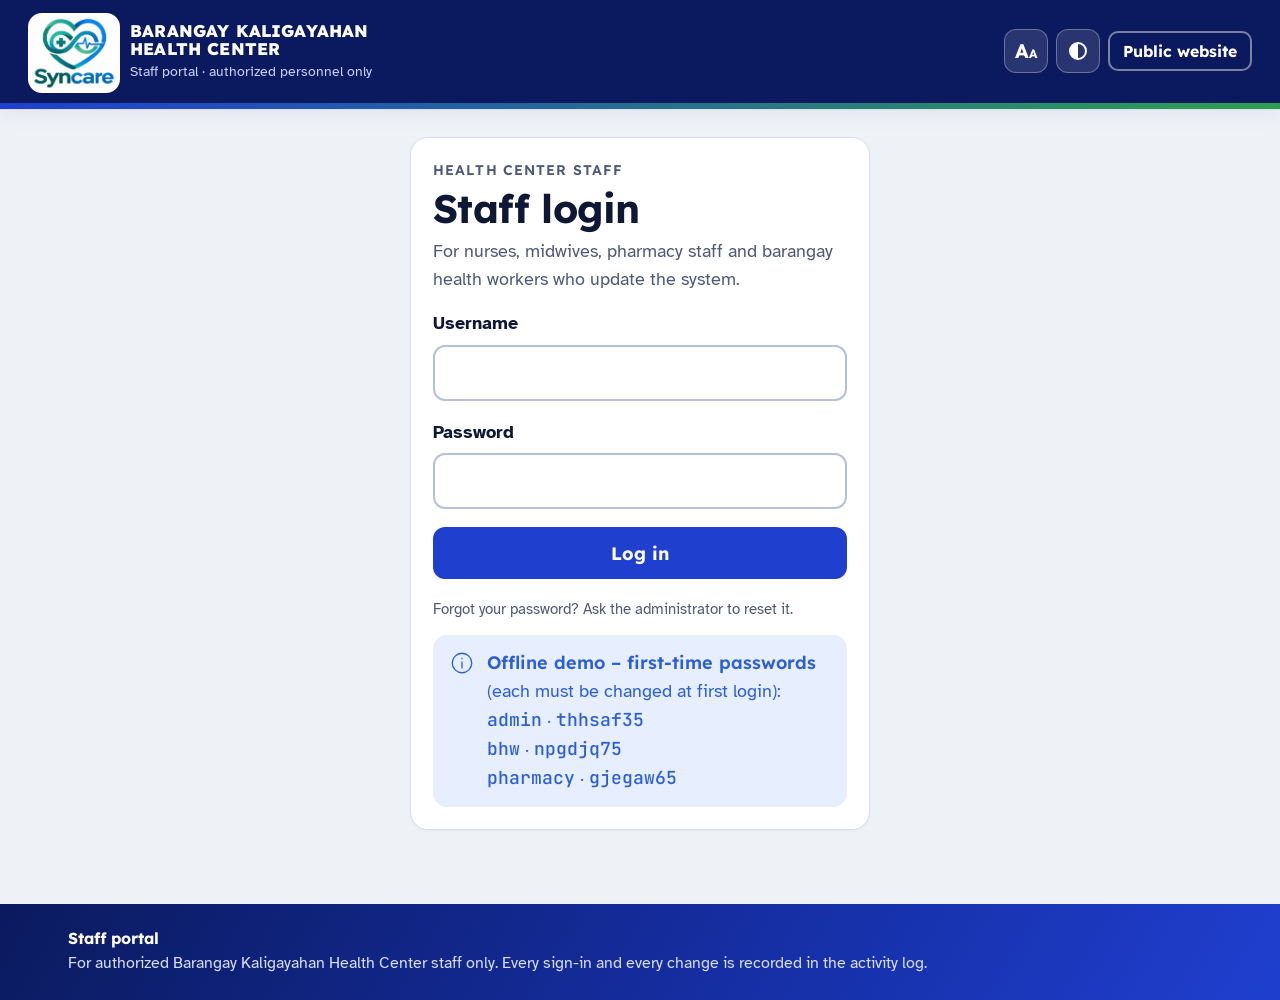
==== Kaligayahan Health Center - Staff portal.html @ 8cdfea68 "Barangay Kaligayahan Health Center availability tracking system Public website and hidden staff port" ====
<!doctype html>
<html lang="en">
<head>
<meta charset="utf-8">
<meta name="viewport" content="width=device-width,initial-scale=1,viewport-fit=cover">
<meta name="robots" content="noindex, nofollow, noarchive, nosnippet">
<meta name="referrer" content="no-referrer">
<title>Staff portal · Kaligayahan Health Center</title>
<meta name="theme-color" content="#0B1A5E">
<link rel="icon" type="image/png" href="[data-uri]">
<style>
/* Self-hosted fonts (latin subset) so the site works offline.
   Lexend (headings), Atkinson Hyperlegible (text), JetBrains Mono (numbers). */
@font-face {
  font-family: 'Atkinson Hyperlegible';
  font-style: italic;
  font-weight: 400;
  font-display: swap;
  src: url([data-uri]) format('woff2');
  unicode-range: U+0000-00FF, U+0131, U+0152-0153, U+02BB-02BC, U+02C6, U+02DA, U+02DC, U+0304, U+0308, U+0329, U+2000-206F, U+20AC, U+2122, U+2191, U+2193, U+2212, U+2215, U+FEFF, U+FFFD;
}
@font-face {
  font-family: 'Atkinson Hyperlegible';
  font-style: normal;
  font-weight: 400;
  font-display: swap;
  src: url([data-uri]) format('woff2');
  unicode-range: U+0000-00FF, U+0131, U+0152-0153, U+02BB-02BC, U+02C6, U+02DA, U+02DC, U+0304, U+0308, U+0329, U+2000-206F, U+20AC, U+2122, U+2191, U+2193, U+2212, U+2215, U+FEFF, U+FFFD;
}
@font-face {
  font-family: 'Atkinson Hyperlegible';
  font-style: normal;
  font-weight: 700;
  font-display: swap;
  src: url([data-uri]) format('woff2');
  unicode-range: U+0000-00FF, U+0131, U+0152-0153, U+02BB-02BC, U+02C6, U+02DA, U+02DC, U+0304, U+0308, U+0329, U+2000-206F, U+20AC, U+2122, U+2191, U+2193, U+2212, U+2215, U+FEFF, U+FFFD;
}
@font-face {
  font-family: 'JetBrains Mono';
  font-style: normal;
  font-weight: 500;
  font-display: swap;
  src: url([data-uri]) format('woff2');
  unicode-range: U+0000-00FF, U+0131, U+0152-0153, U+02BB-02BC, U+02C6, U+02DA, U+02DC, U+0304, U+0308, U+0329, U+2000-206F, U+20AC, U+2122, U+2191, U+2193, U+2212, U+2215, U+FEFF, U+FFFD;
}
@font-face {
  font-family: 'JetBrains Mono';
  font-style: normal;
  font-weight: 700;
  font-display: swap;
  src: url([data-uri]) format('woff2');
  unicode-range: U+0000-00FF, U+0131, U+0152-0153, U+02BB-02BC, U+02C6, U+02DA, U+02DC, U+0304, U+0308, U+0329, U+2000-206F, U+20AC, U+2122, U+2191, U+2193, U+2212, U+2215, U+FEFF, U+FFFD;
}
@font-face {
  font-family: 'Lexend';
  font-style: normal;
  font-weight: 400;
  font-display: swap;
  src: url([data-uri]) format('woff2');
  unicode-range: U+0000-00FF, U+0131, U+0152-0153, U+02BB-02BC, U+02C6, U+02DA, U+02DC, U+0304, U+0308, U+0329, U+2000-206F, U+20AC, U+2122, U+2191, U+2193, U+2212, U+2215, U+FEFF, U+FFFD;
}
@font-face {
  font-family: 'Lexend';
  font-style: normal;
  font-weight: 500;
  font-display: swap;
  src: url([data-uri]) format('woff2');
  unicode-range: U+0000-00FF, U+0131, U+0152-0153, U+02BB-02BC, U+02C6, U+02DA, U+02DC, U+0304, U+0308, U+0329, U+2000-206F, U+20AC, U+2122, U+2191, U+2193, U+2212, U+2215, U+FEFF, U+FFFD;
}
@font-face {
  font-family: 'Lexend';
  font-style: normal;
  font-weight: 600;
  font-display: swap;
  src: url([data-uri]) format('woff2');
  unicode-range: U+0000-00FF, U+0131, U+0152-0153, U+02BB-02BC, U+02C6, U+02DA, U+02DC, U+0304, U+0308, U+0329, U+2000-206F, U+20AC, U+2122, U+2191, U+2193, U+2212, U+2215, U+FEFF, U+FFFD;
}
@font-face {
  font-family: 'Lexend';
  font-style: normal;
  font-weight: 700;
  font-display: swap;
  src: url([data-uri]) format('woff2');
  unicode-range: U+0000-00FF, U+0131, U+0152-0153, U+02BB-02BC, U+02C6, U+02DA, U+02DC, U+0304, U+0308, U+0329, U+2000-206F, U+20AC, U+2122, U+2191, U+2193, U+2212, U+2215, U+FEFF, U+FFFD;
}
@font-face {
  font-family: 'Lexend';
  font-style: normal;
  font-weight: 800;
  font-display: swap;
  src: url([data-uri]) format('woff2');
  unicode-range: U+0000-00FF, U+0131, U+0152-0153, U+02BB-02BC, U+02C6, U+02DA, U+02DC, U+0304, U+0308, U+0329, U+2000-206F, U+20AC, U+2122, U+2191, U+2193, U+2212, U+2215, U+FEFF, U+FFFD;
}

</style>
<style>
/* =========================================================
   Barangay Kaligayahan Health Center — styles
   Green health-center theme (heart-in-house logo), large readable
   type for seniors and sick patients.
   ========================================================= */
:root{
  color-scheme:light;
  --fs:18px;
  --bg:#EEF1F6; --surface:#FFFFFF; --surface-2:#F2F4F8; --ink:#0E1733; --ink-2:#27325A; --muted:#4F5A78;
  --line:#D8DEEA; --line-2:#B6C0D8;
  --brand:#1F3FCF; --brand-deep:#152DA0; --brand-ink:#0B1A5E; --brand-soft:#E4E9FF; --on-brand:#FFFFFF;
  --accent:#1E8A3C; --accent-soft:#E0F2E5; --grille:#2B2F38; --tile-line:rgba(255,255,255,.16);
  --ok:#11703F; --ok-soft:#DBF1E3; --warn:#8A5200; --warn-soft:#FCEBCB; --crit:#C62828; --crit-soft:#FDE4E2;
  --info:#2C5FD6; --info-soft:#E7EEFD; --prio:#5A3BA6; --prio-soft:#ECE6FA;
  --radius:18px; --radius-sm:12px;
  --shadow:0 1px 2px rgba(14,23,51,.05),0 10px 30px rgba(14,23,51,.08);
  --f-display:"Lexend",system-ui,-apple-system,"Segoe UI",sans-serif;
  --f-body:"Atkinson Hyperlegible","Segoe UI",system-ui,-apple-system,sans-serif;
  --f-mono:"JetBrains Mono",ui-monospace,Consolas,monospace;
}
html{font-size:var(--fs)}
html[data-size="lg"]{--fs:20.5px}
html[data-size="xl"]{--fs:23px}
html[data-contrast="high"]{
  --bg:#FFFFFF; --surface:#FFFFFF; --surface-2:#F1F1F1; --ink:#000; --ink-2:#000; --muted:#1C1C1C;
  --line:#000; --line-2:#000; --brand:#0019A8; --brand-deep:#00107A; --brand-ink:#000A55; --brand-soft:#E1E6FF;
  --accent:#005A2B; --ok:#005A2B; --warn:#6B3D00; --crit:#9A0000; --info:#0038B8; --prio:#3E1F85; --shadow:none;
}
*{box-sizing:border-box}
body{margin:0;background:var(--bg);color:var(--ink);font-family:var(--f-body);font-size:1rem;line-height:1.55;-webkit-font-smoothing:antialiased;overflow-x:clip}
h1,h2,h3,h4{font-family:var(--f-display);line-height:1.18;margin:0;letter-spacing:-.015em;text-wrap:balance;color:var(--ink)}
h1{font-size:clamp(1.6rem,3.6vw,2.2rem);font-weight:700}
h2{font-size:1.35rem;font-weight:600}
h3{font-size:1.1rem;font-weight:600}
p{margin:0}
a{color:var(--brand-deep);text-underline-offset:3px}
button,input,select,textarea{font:inherit;color:inherit}
:focus-visible{outline:4px solid #FFB800;outline-offset:2px;border-radius:8px}
img{max-width:100%}
.skip{position:absolute;left:-999px;top:0;background:var(--ink);color:#fff;padding:10px 16px;z-index:100;border-radius:0 0 8px 0}
.skip:focus{left:0}
.wrap{max-width:1200px;margin:0 auto;padding-inline:16px}
@media (min-width:760px){.wrap{padding-inline:28px}}
.mono{font-family:var(--f-mono);font-variant-numeric:tabular-nums}
.num{font-variant-numeric:tabular-nums}
.muted{color:var(--muted)}
.small{font-size:.86rem}
.tl{display:block;font-size:.84em;color:var(--muted);font-style:italic;font-weight:400}
h1 .tl{font-size:.55em;margin-top:6px;letter-spacing:0}
h2 .tl{font-size:.66em;margin-top:2px;letter-spacing:0}
.eyebrow{font-family:var(--f-display);font-size:.78rem;font-weight:600;letter-spacing:.08em;text-transform:uppercase;color:var(--muted)}
.hide{display:none!important}
.sr{position:absolute;width:1px;height:1px;overflow:hidden;clip:rect(0 0 0 0);white-space:nowrap}

/* ---------- header ---------- */
.site-header{background:var(--surface);position:sticky;top:0;z-index:30;box-shadow:0 1px 0 var(--line),0 6px 20px rgba(14,23,51,.05)}
.hdr{display:flex;align-items:center;gap:10px;min-height:84px;padding-block:10px;max-width:1440px}
@media (max-width:1560px){.emg-lbl{display:none}.emg-btn{padding:6px}}
.brand{display:flex;align-items:center;gap:12px;text-decoration:none;color:var(--brand-ink);margin-right:auto;min-width:0;flex:none}
.logo{width:58px;height:58px;flex:none}
.brand b{font-family:var(--f-display);font-weight:800;font-size:1.02rem;display:block;line-height:1.1;text-transform:uppercase;letter-spacing:.01em;color:var(--brand-ink)}
.brand span{font-size:.84rem;color:var(--muted);display:block;line-height:1.3;margin-top:3px}
.mainnav{display:flex;align-items:center;gap:2px}
.nav-link{position:relative;display:inline-flex;align-items:center;gap:6px;color:var(--ink-2);text-decoration:none;font-weight:700;font-size:.92rem;padding:10px 8px;border-radius:10px;min-height:44px;white-space:nowrap}
.nav-link:hover{color:var(--brand-deep);background:var(--brand-soft)}
.nav-link[aria-current="page"]{color:var(--brand-ink)}
.nav-link[aria-current="page"]::after{content:"";position:absolute;left:10px;right:10px;bottom:4px;height:3px;border-radius:3px;background:var(--brand)}
.nav-link .pill{font-size:.72rem;padding:1px 8px}
.nav-extra{display:none}
.hdr-tools{display:flex;align-items:center;gap:8px;flex:none}
.icon-btn{width:44px;height:44px;display:grid;place-items:center;border:1.5px solid var(--line-2);background:var(--surface);border-radius:12px;cursor:pointer;color:var(--ink-2)}
.icon-btn:hover{border-color:var(--brand);color:var(--brand-deep)}
.icon-btn[aria-pressed="true"]{background:var(--ink);color:#fff;border-color:var(--ink)}
.aa{font-family:var(--f-display);font-size:1.1rem;font-weight:700;line-height:1}
.aa small{font-size:.68rem}
.ct{width:18px;height:18px;border-radius:50%;border:2px solid currentColor;background:linear-gradient(90deg,currentColor 50%,transparent 50%)}
.emg-btn{display:inline-flex;align-items:center;gap:8px;min-height:44px;padding:6px 12px 6px 6px;border-radius:999px;background:var(--crit-soft);color:var(--crit);font-weight:800;text-decoration:none;font-size:.9rem;border:1.5px solid #F4B9B3}
.emg-btn:hover{background:#FBD3CF}
.emg-dot{width:30px;height:30px;border-radius:50%;background:var(--crit);color:#fff;display:grid;place-items:center;font-family:var(--f-display);font-weight:800}
.staff-btn{min-height:46px!important;padding:10px 18px!important;font-size:.92rem!important}
.menu-btn{display:none;width:48px;height:48px;border:0;background:transparent;cursor:pointer;flex-direction:column;justify-content:center;align-items:center;gap:5px;border-radius:12px}
.menu-btn span{display:block;width:26px;height:3px;border-radius:3px;background:var(--brand-ink);transition:transform .2s,opacity .2s}
.menu-btn[aria-expanded="true"] span:nth-child(1){transform:translateY(8px) rotate(45deg)}
.menu-btn[aria-expanded="true"] span:nth-child(2){opacity:0}
.menu-btn[aria-expanded="true"] span:nth-child(3){transform:translateY(-8px) rotate(-45deg)}
@media (max-width:1340px){
  .hdr{flex-wrap:wrap}
  .menu-btn{display:flex}
  .hdr-tools .staff-btn,.hdr-tools .icon-btn{display:none}
  .mainnav{display:none;order:5;width:100%;flex-direction:column;align-items:stretch;gap:2px;padding:6px 0 10px;border-top:1px solid var(--line)}
  .mainnav.open{display:flex}
  .nav-link{font-size:1.05rem;padding:14px 12px;min-height:54px}
  .nav-link[aria-current="page"]{background:var(--brand-soft)}
  .nav-link[aria-current="page"]::after{left:0;right:auto;top:10px;bottom:10px;width:4px;height:auto}
  .nav-extra{display:flex;gap:8px;flex-wrap:wrap;padding:10px 12px 0}
  .nav-extra .icon-btn{display:grid}
}
@media (max-width:520px){
  .hdr{min-height:72px;gap:6px;flex-wrap:wrap}
  .brand{flex:1 1 0;gap:8px}
  .logo{width:42px;height:42px}
  .brand b{font-size:.8rem}
  .brand span{font-size:.72rem}
  .hdr-tools{gap:4px}
  .menu-btn{width:44px;height:44px}
  .emg-btn{min-height:40px}
  .emg-dot{width:28px;height:28px}
  .emg-lbl{display:none}
  .emg-btn{padding:6px}
}

/* ---------- breadcrumbs & page heads ---------- */
main{padding-block:0 64px;outline:none}
.page{padding-top:18px}
.crumbs{display:flex;gap:8px;align-items:center;font-size:.88rem;color:var(--muted);margin-bottom:14px;flex-wrap:wrap}
.crumbs a{color:var(--muted);text-decoration:none;font-weight:700}
.crumbs a:hover{color:var(--brand-deep);text-decoration:underline}
.crumbs span[aria-current]{color:var(--brand-deep);font-weight:700}
.crumbs .sep{opacity:.6}
.page-head{display:flex;align-items:flex-end;justify-content:space-between;gap:12px;flex-wrap:wrap;margin-bottom:20px}
.page-head p{color:var(--ink-2);max-width:64ch;margin-top:8px}
.back{display:inline-flex;align-items:center;gap:8px;font-weight:700;color:var(--brand-deep);background:var(--surface);border:1.5px solid var(--line-2);border-radius:12px;padding:8px 14px;cursor:pointer;margin-bottom:16px;min-height:44px;text-decoration:none}
.link-btn{background:none;border:0;padding:0;color:var(--brand-deep);font-weight:700;text-decoration:underline;text-underline-offset:3px;cursor:pointer}
.arrow-link{display:inline-flex;align-items:center;gap:6px;color:var(--brand);font-weight:700;text-decoration:none}
.arrow-link:hover{text-decoration:underline}
.stack{display:flex;flex-direction:column;gap:18px}
.grid-2{display:grid;gap:18px;grid-template-columns:repeat(auto-fit,minmax(min(100%,340px),1fr))}
.card{background:var(--surface);border:1px solid var(--line);border-radius:var(--radius);padding:22px;box-shadow:0 1px 2px rgba(14,23,51,.04)}
.card-head{display:flex;justify-content:space-between;align-items:center;gap:10px;margin-bottom:14px;flex-wrap:wrap}
.section{margin-bottom:34px}
.section-title{display:flex;align-items:flex-end;justify-content:space-between;gap:10px;flex-wrap:wrap;margin-bottom:14px}
.subtabs{display:flex;gap:6px;background:var(--surface);border:1px solid var(--line);border-radius:14px;padding:5px;margin-bottom:20px;overflow-x:auto}
.subtabs a{flex:1 0 auto;text-align:center;text-decoration:none;font-weight:700;color:var(--ink-2);padding:10px 16px;border-radius:10px;min-height:46px;display:flex;align-items:center;justify-content:center;gap:8px}
.subtabs a svg{width:22px;height:22px}
.subtabs a[aria-current="page"]{background:var(--brand);color:#fff}
.subtabs a:not([aria-current]):hover{background:var(--brand-soft)}

/* ---------- pills ---------- */
.pill{display:inline-flex;align-items:center;gap:7px;border-radius:999px;padding:3px 12px;font-size:.84rem;font-weight:700;white-space:nowrap;line-height:1.5}
.pill::before{content:"";width:9px;height:9px;border-radius:50%;background:currentColor;flex:none}
.pill.plain::before{display:none}
.pill.lg{font-size:1rem;padding:6px 16px}
.pill.solid-ok{background:var(--ok);color:#fff}
.pill.solid-crit{background:var(--crit);color:#fff}
.pill.solid-warn{background:#C77800;color:#fff}
.ok{color:var(--ok);background:var(--ok-soft)}
.warn{color:var(--warn);background:var(--warn-soft)}
.crit{color:var(--crit);background:var(--crit-soft)}
.info{color:var(--info);background:var(--info-soft)}
.prio{color:var(--prio);background:var(--prio-soft)}
.neutral{color:var(--muted);background:var(--surface-2)}
html[data-contrast="high"] .pill{outline:1.5px solid currentColor}

/* ---------- hero ----------
   Full-width building photo behind the headline, blue fade for readable text,
   address at the lower right, curved bottom edge, search bar overlapping it. */
.hero{position:relative;color:#fff;background:var(--brand-ink);isolation:isolate;overflow:hidden;padding:64px 0 130px;min-height:560px}
.hero-img{position:absolute;inset:0;width:100%;height:100%;object-fit:cover;object-position:50% 38%;z-index:-2}
.hero::before{content:"";position:absolute;inset:0;z-index:-1;
  background:linear-gradient(90deg,rgba(9,20,78,.9) 0%,rgba(18,40,150,.78) 35%,rgba(22,48,170,.5) 65%,rgba(22,48,170,.28) 100%)}
.hero-inner{position:relative;z-index:1}
.hero h1{color:#fff;font-size:clamp(2.2rem,5vw,4rem);font-weight:800;line-height:1.02;max-width:12ch;letter-spacing:-.02em;text-shadow:0 2px 18px rgba(0,0,0,.25)}
.hero .tl{color:#D3DCFF}
.hero-sub{font-size:1.18rem;max-width:36ch;margin-top:18px;color:#EEF1FF;text-shadow:0 1px 8px rgba(0,0,0,.25)}
.hero .btn-row{margin-top:26px}
.hero-addr{position:absolute;right:max(28px,calc((100% - 1200px)/2 + 28px));bottom:130px;z-index:1;display:flex;gap:10px;align-items:flex-start;max-width:320px;font-size:.92rem;font-weight:700;text-shadow:0 1px 6px rgba(0,0,0,.7)}
.hero-addr svg{width:24px;height:24px;flex:none}
.hero-wave{position:absolute;left:0;right:0;bottom:-1px;width:100%;height:90px;z-index:0;display:block}
.hero-search{position:relative;z-index:2;margin-top:-72px}
/* medium screens and phones: address goes under the buttons so it never overlaps them */
@media (max-width:1100px){.hero-addr{position:relative;right:auto;bottom:auto;margin:22px 28px 0;max-width:none}}
@media (max-width:760px){
  .hero{padding:36px 0 120px;min-height:0}
  .hero::before{background:linear-gradient(180deg,rgba(9,20,78,.82) 0%,rgba(18,40,150,.62) 55%,rgba(18,40,150,.45) 100%)}
  .hero-img{object-position:40% 30%}
  .hero-addr{margin-inline:16px}
}
.searchbar{display:flex;align-items:center;gap:10px;background:var(--surface);border-radius:14px;box-shadow:0 12px 34px rgba(14,23,51,.18);padding:8px 8px 8px 18px;max-width:700px;border:1px solid var(--line)}
.searchbar svg{width:26px;height:26px;color:var(--ink-2);flex:none}
.searchbar input{flex:1;border:0;outline:none;min-height:52px;background:transparent;font-size:1.05rem;min-width:0;box-shadow:none!important;padding:0}
.searchbar .btn{min-height:52px;padding:10px 28px}
.searchbar:focus-within{box-shadow:0 0 0 4px var(--brand-soft),0 12px 34px rgba(14,23,51,.18)}
@media (max-width:760px){
  .searchbar .btn{padding:10px 16px}
}

/* ---------- status cards ---------- */
.stat-row{display:grid;gap:18px;grid-template-columns:repeat(auto-fit,minmax(min(100%,300px),1fr));margin:26px 0 36px}
.stat{background:var(--surface);border-radius:var(--radius);padding:22px;display:flex;gap:18px;align-items:flex-start;box-shadow:var(--shadow);border:1px solid var(--line);position:relative}
.stat-ic{width:76px;height:76px;border-radius:20px;display:grid;place-items:center;flex:none}
.stat-ic svg{width:42px;height:42px}
.stat-ic.green{background:var(--brand-soft);color:var(--brand)}
.stat-ic.blue{background:var(--accent-soft);color:var(--accent)}
.stat-body{display:flex;flex-direction:column;gap:4px;min-width:0}
.stat-body .lbl{font-weight:700;color:var(--ink-2)}
.stat-big{font-family:var(--f-display);font-weight:700;font-size:1.3rem;line-height:1.2}
.stat-num{font-family:var(--f-display);font-weight:700;font-size:2.1rem;line-height:1.05;color:var(--ink)}
.stat-num.green{color:var(--brand)}
.stat .meta{font-size:.92rem;color:var(--muted)}
.svc-chips{display:flex;gap:6px;flex-wrap:wrap;margin-top:6px}
.svc-chips button{border:1.5px solid var(--line-2);background:var(--surface);border-radius:999px;padding:3px 11px;font-size:.8rem;font-weight:700;cursor:pointer;font-family:var(--f-mono);min-height:34px}
.svc-chips button[aria-pressed="true"]{background:var(--brand);border-color:var(--brand);color:#fff}

/* ---------- emergency banner (home) ---------- */
.emergency{display:flex;gap:16px;align-items:center;background:var(--crit-soft);border:2px solid #F2B3AD;border-radius:var(--radius);padding:18px 20px;margin-bottom:34px;color:var(--ink);flex-wrap:wrap}
.emergency .emg-dot{width:52px;height:52px;font-size:1.6rem}
.emergency h2{color:var(--crit);font-size:1.2rem;margin-bottom:2px}
.emergency > div{flex:1 1 280px}

/* ---------- now-serving board ---------- */
.board{display:grid;gap:14px;grid-template-columns:repeat(auto-fill,minmax(min(100%,220px),1fr))}
.bcard{background:var(--surface);border:1px solid var(--line);border-top:5px solid var(--brand);border-radius:var(--radius);padding:16px 18px;display:flex;flex-direction:column;gap:6px;box-shadow:0 1px 2px rgba(14,23,51,.04)}
.bcard .svc{font-family:var(--f-display);font-weight:600;font-size:1.02rem}
.bcard .svc small{display:block;font-weight:400;color:var(--muted);font-size:.8rem;font-family:var(--f-body);font-style:italic}
.bcard .lbl{font-size:.76rem;letter-spacing:.08em;text-transform:uppercase;color:var(--muted);font-family:var(--f-display);font-weight:600}
.bcard .big{font-family:var(--f-display);font-weight:700;font-size:2.2rem;line-height:1.05;color:var(--brand-ink)}
.bcard .big.idle{font-size:1.15rem;color:var(--muted)}
.bcard .meta{font-size:.9rem;color:var(--ink-2);border-top:1px solid var(--line);padding-top:8px;margin-top:4px}
.bcard.calling{border-top-color:#E09100}
.bcard.calling .lbl{color:var(--warn)}
.bcard.closed{border-top-color:var(--line-2);background:var(--surface-2)}

/* ---------- service tiles ---------- */
.tiles{display:grid;gap:14px;grid-template-columns:repeat(2,1fr)}
@media (min-width:820px){.tiles{grid-template-columns:repeat(3,1fr)}}
.tile{background:var(--surface);border:2px solid var(--line);border-radius:var(--radius);padding:24px 12px 20px;display:flex;flex-direction:column;align-items:center;text-align:center;gap:10px;cursor:pointer;color:var(--ink);text-decoration:none;position:relative;transition:border-color .15s,transform .15s,box-shadow .15s;min-height:176px}
.tile:hover{border-color:var(--brand);box-shadow:var(--shadow);transform:translateY(-2px)}
.tile .t-ic{width:70px;height:70px;border-radius:18px;background:var(--brand-soft);color:var(--brand);display:grid;place-items:center}
.tile .t-ic svg{width:40px;height:40px}
.tile b{font-family:var(--f-display);font-weight:600;color:var(--brand-ink);font-size:1.06rem;line-height:1.25}
.tile small{color:var(--muted);font-size:.9rem;line-height:1.3;font-style:italic}
.tile .pill{position:absolute;top:10px;right:10px}
@media (max-width:420px){.tile{padding:18px 8px 16px;min-height:160px}.tile .t-ic{width:58px;height:58px}.tile b{font-size:.96rem}}
@media (prefers-reduced-motion:reduce){.tile{transition:none}.tile:hover{transform:none}}

/* ---------- services page ---------- */
.svc-grid{display:grid;gap:18px;grid-template-columns:repeat(auto-fill,minmax(min(100%,340px),1fr))}
.svc-card{display:flex;flex-direction:column;gap:12px}
.svc-card .top{display:flex;gap:14px;align-items:flex-start}
.svc-card .t-ic{width:60px;height:60px;border-radius:16px;background:var(--brand-soft);color:var(--brand);display:grid;place-items:center;flex:none}
.svc-card .t-ic svg{width:34px;height:34px}
.svc-stats{display:grid;grid-template-columns:repeat(3,1fr);gap:8px}
.svc-stats div{background:var(--surface-2);border-radius:10px;padding:8px 10px}
.svc-stats b{display:block;font-family:var(--f-display);font-size:1.15rem}
.svc-stats span{font-size:.78rem;color:var(--muted)}

/* ---------- health tip ---------- */
.tip{background:var(--brand-soft);border:1px solid #C3CEF6;border-radius:var(--radius);padding:22px;display:flex;flex-direction:column;gap:10px}
html[data-contrast="high"] .tip{border-color:#000}
.tip .eyebrow{color:var(--brand-deep)}
.tip h3{font-size:1.2rem}
.tip p{color:var(--ink-2)}
.tip-nav{display:flex;gap:8px;align-items:center;margin-top:auto;flex-wrap:wrap}

/* ---------- buttons & forms ---------- */
.btn{display:inline-flex;align-items:center;justify-content:center;gap:9px;border-radius:12px;padding:12px 22px;font-weight:700;border:2px solid transparent;cursor:pointer;font-size:1rem;text-decoration:none;line-height:1.2;min-height:52px;font-family:var(--f-display)}
.btn svg{width:22px;height:22px;flex:none}
.btn.primary{background:var(--brand);color:#fff}
.btn.primary:hover{background:var(--brand-deep)}
.btn.white{background:#fff;color:var(--brand-deep)}
.btn.outline-white{background:transparent;color:#fff;border-color:rgba(255,255,255,.7)}
.btn.outline-white:hover{background:rgba(255,255,255,.12)}
.btn.ghost{background:var(--surface);border-color:var(--line-2);color:var(--ink)}
.btn.ghost:hover{border-color:var(--brand);color:var(--brand-deep)}
.btn.danger{background:var(--surface);border-color:var(--crit);color:var(--crit)}
.btn.danger:hover{background:var(--crit-soft)}
.btn.red{background:var(--crit);color:#fff}
.btn.red:hover{background:#A31F1F}
.btn.success{background:var(--ok);color:#fff}
.btn.warn-btn{background:var(--warn-soft);border-color:var(--warn);color:var(--warn)}
.btn.sm{padding:7px 13px;font-size:.88rem;border-radius:10px;min-height:40px}
.btn.lg{padding:16px 26px;font-size:1.1rem;min-height:60px}
.btn.block{width:100%}
.btn[disabled]{opacity:.45;cursor:not-allowed}
.btn-row{display:flex;gap:10px;flex-wrap:wrap;align-items:center}
.field{display:flex;flex-direction:column;gap:7px}
.field label,.field .lbl{font-weight:700;font-size:1rem}
.field label .tl,.field .lbl .tl{display:inline;margin-left:4px}
.field .hint{font-size:.88rem;color:var(--muted)}
input[type=text],input[type=number],input[type=tel],input[type=time],input[type=date],input[type=password],input[type=search],select,textarea{background:var(--surface);border:2px solid var(--line-2);border-radius:12px;padding:12px 14px;width:100%;min-width:0;min-height:54px;font-size:1rem}
textarea{min-height:110px}
input:focus,select:focus,textarea:focus{outline:none;border-color:var(--brand);box-shadow:0 0 0 4px var(--brand-soft)}
.select-ic{position:relative}
.select-ic svg{position:absolute;left:14px;top:50%;transform:translateY(-50%);width:26px;height:26px;color:var(--ink-2);pointer-events:none}
.select-ic select{padding-left:52px;font-weight:700;font-size:1.05rem;min-height:60px}
.form-grid{display:grid;gap:16px;grid-template-columns:repeat(auto-fit,minmax(min(100%,230px),1fr))}
.check{display:flex;align-items:flex-start;gap:12px;font-weight:700;cursor:pointer;line-height:1.35}
.check input{width:26px;height:26px;accent-color:var(--brand);flex:none;margin:0}
.err{color:var(--crit);font-weight:700;background:var(--crit-soft);border-radius:10px;padding:10px 14px}
.notice{border-radius:14px;padding:14px 16px;display:flex;gap:12px;align-items:flex-start}
.notice svg{width:26px;height:26px;flex:none;margin-top:1px}
.notice b{font-family:var(--f-display);font-weight:600}
.empty{padding:26px;text-align:center;color:var(--muted)}

/* ---------- online queue ---------- */
.queue-shell{max-width:640px;margin:0 auto}
.queue-shell.wide{max-width:900px}
.stepper{display:flex;align-items:flex-start;justify-content:center;margin:6px 0 26px;padding:0;list-style:none}
.stepper li{flex:1;display:flex;flex-direction:column;align-items:center;gap:6px;position:relative;font-size:.9rem;font-weight:700;color:var(--muted);text-align:center}
.stepper li::before{content:"";position:absolute;top:19px;left:calc(-50% + 26px);right:calc(50% + 26px);height:3px;background:var(--line-2);border-radius:3px}
.stepper li:first-child::before{display:none}
.stepper li.done::before,.stepper li.cur::before{background:var(--brand)}
.stepper i{font-style:normal;width:40px;height:40px;border-radius:50%;display:grid;place-items:center;background:var(--surface-2);border:2px solid var(--line-2);font-family:var(--f-display);color:var(--muted)}
.stepper li.cur,.stepper li.done{color:var(--brand-deep)}
.stepper li.cur i{background:var(--brand);border-color:var(--brand);color:#fff;box-shadow:0 0 0 5px var(--brand-soft)}
.stepper li.done i{background:var(--brand);border-color:var(--brand);color:#fff}
.qstatus{background:var(--brand-soft);border-radius:var(--radius);padding:18px;display:flex;flex-direction:column;gap:12px}
.qstatus.closed{background:var(--crit-soft)}
.qstatus h3{color:var(--brand-deep)}
.qstatus.closed h3{color:var(--crit)}
.q-open{display:flex;align-items:center;gap:10px;font-weight:700;font-size:1.05rem}
.q-open .dot{width:20px;height:20px;border-radius:50%;background:var(--ok);flex:none}
.q-open .dot.off{background:var(--crit)}
.q-nums{display:grid;grid-template-columns:1fr 1fr;background:rgba(255,255,255,.75);border-radius:14px}
.q-nums > div{padding:14px 16px}
.q-nums > div + div{border-left:1px solid var(--line)}
.q-nums span{font-size:.88rem;color:var(--ink-2)}
.q-nums b{display:block;font-family:var(--f-display);font-size:clamp(1.5rem,7vw,1.9rem);line-height:1.15;color:var(--ink);white-space:nowrap}
.q-nums b.sm{font-size:1.2rem;margin-top:8px}
.choice-grid{display:grid;gap:12px;grid-template-columns:repeat(auto-fit,minmax(min(100%,240px),1fr))}
.choice{background:var(--surface);border:2.5px solid var(--line-2);border-radius:var(--radius);padding:16px;text-align:left;cursor:pointer;display:flex;flex-direction:column;gap:6px;color:var(--ink);position:relative;min-height:110px}
.choice:hover:not(.disabled){border-color:var(--brand);box-shadow:var(--shadow)}
.choice[aria-pressed="true"]{border-color:var(--brand);background:var(--brand-soft)}
.choice[aria-pressed="true"]::after{content:"✓";position:absolute;top:12px;right:14px;width:28px;height:28px;border-radius:50%;background:var(--brand);color:#fff;display:grid;place-items:center;font-weight:800}
.choice.disabled{cursor:not-allowed;opacity:.62;background:var(--surface-2)}
.choice .ic{width:42px;height:42px;color:var(--brand)}
.choice b{font-family:var(--f-display);font-weight:600;font-size:1.12rem}
.summary-box{background:var(--surface-2);border-radius:14px;padding:14px 16px;display:grid;grid-template-columns:auto 1fr;gap:4px 16px}
.summary-box dt{color:var(--muted)}
.summary-box dd{margin:0;font-weight:700}

/* ---------- receipt ---------- */
.receipt{max-width:480px;margin:0 auto;background:var(--surface);border:1px solid var(--line);border-radius:20px;overflow:hidden;box-shadow:var(--shadow)}
.receipt-top{padding:16px 20px;display:flex;align-items:center;gap:12px;color:#fff;background:var(--brand)}
.receipt-top b{font-family:var(--f-display);font-weight:600;display:block}
.receipt-top span{font-size:.84rem;opacity:.9}
.receipt-body{padding:22px;display:flex;flex-direction:column;gap:16px}
.qnum{text-align:center;display:flex;flex-direction:column;align-items:center;gap:8px}
.qnum .big{font-family:var(--f-display);font-weight:800;font-size:clamp(3rem,13vw,4.3rem);letter-spacing:.01em;line-height:1;color:var(--brand-ink)}
.progress{display:flex;flex-direction:column;gap:6px}
.pbar{height:16px;background:var(--surface-2);border-radius:99px;overflow:hidden;border:1px solid var(--line)}
.pbar i{display:block;height:100%;background:var(--brand);border-radius:99px}
.rgrid{display:grid;grid-template-columns:1fr 1fr;gap:10px}
.rgrid div{background:var(--surface-2);border-radius:10px;padding:10px 12px}
.rgrid b{display:block;font-family:var(--f-display);font-size:1.3rem}
.rgrid span{font-size:.82rem;color:var(--muted)}
.msg{font-size:1.05rem;text-align:center;font-weight:700;border-radius:12px;padding:12px 14px}
.perf{border-top:2px dashed var(--line-2);margin:0 -22px;position:relative}
.perf::before,.perf::after{content:"";position:absolute;top:-12px;width:22px;height:22px;border-radius:50%;background:var(--bg)}
.perf::before{left:-11px}.perf::after{right:-11px}
.rlines{display:flex;flex-direction:column;gap:5px;font-size:.95rem}
.rlines div{display:flex;justify-content:space-between;gap:12px}
.rlines span{color:var(--muted)}
.rlines b{text-align:right}
.vcode{display:flex;align-items:center;gap:16px;justify-content:center;flex-wrap:wrap}
.vcode .code{font-family:var(--f-mono);font-weight:700;font-size:1.4rem;letter-spacing:.1em;background:var(--surface-2);padding:6px 14px;border-radius:10px}
.qrbox{width:112px;height:112px;background:#fff;padding:6px;border-radius:8px;border:1px solid var(--line)}
.qrbox img,.qrbox canvas{width:98px!important;height:98px!important}
.sms-list{display:flex;flex-direction:column;gap:10px}
.sms{background:var(--surface-2);border-radius:14px 14px 14px 4px;padding:10px 14px;max-width:92%;font-size:.95rem}
.sms time{display:block;font-size:.78rem;color:var(--muted);margin-top:4px;font-family:var(--f-mono)}

/* ---------- emergency page ---------- */
.emg-page{max-width:640px;margin:0 auto;background:#FFEFEE;border:1px solid #F6C7C2;border-radius:24px;padding:28px 24px;display:flex;flex-direction:column;gap:18px;text-align:center;align-items:center}
.emg-title{display:flex;align-items:center;gap:14px;justify-content:center}
.emg-title .emg-dot{width:60px;height:60px;font-size:2rem}
.emg-title h1{color:var(--crit);font-size:clamp(1.8rem,5vw,2.4rem);font-weight:800;letter-spacing:.01em}
.emg-art{width:100%;max-width:420px;height:auto}
.emg-lead{font-family:var(--f-display);font-weight:700;font-size:1.25rem;color:var(--ink)}
.emg-warn{background:#FAD4D0;color:var(--crit);font-family:var(--f-display);font-weight:800;letter-spacing:.02em;border-radius:12px;padding:12px 18px;width:100%;font-size:1.05rem}
.emg-page .btn{width:100%}
.emg-call{min-height:76px!important;font-size:1.2rem!important;flex-direction:row}
.emg-call small{display:block;font-size:1.25rem;font-family:var(--f-mono);letter-spacing:.02em}
.emg-call svg{width:34px!important;height:34px!important}
.emg-info{width:100%;text-align:left;background:#fff;border-radius:16px;padding:18px;border:1px solid #F6C7C2}
.emg-info li{margin-bottom:6px}

/* ---------- lists / tables ---------- */
.toolbar{display:flex;gap:10px;flex-wrap:wrap;align-items:center;margin-bottom:14px}
.search{flex:1 1 280px;display:flex;align-items:center;gap:10px;background:var(--surface);border:2px solid var(--line-2);border-radius:12px;padding:0 14px}
.search svg{width:22px;height:22px;color:var(--muted);flex:none}
.search input{border:0;background:transparent;padding:12px 0;width:100%;outline:none;box-shadow:none!important;min-height:52px}
.search:focus-within{border-color:var(--brand);box-shadow:0 0 0 4px var(--brand-soft)}
.chips{display:flex;gap:8px;flex-wrap:wrap}
.chip{border:2px solid var(--line-2);background:var(--surface);border-radius:999px;padding:8px 16px;font-size:.92rem;font-weight:700;cursor:pointer;color:var(--ink-2);min-height:44px}
.chip[aria-pressed="true"]{background:var(--brand);border-color:var(--brand);color:#fff}
.table-wrap{overflow-x:auto;border:1px solid var(--line);border-radius:var(--radius);background:var(--surface)}
table{border-collapse:collapse;width:100%;font-size:.95rem}
th{font-family:var(--f-display);font-weight:600;font-size:.76rem;letter-spacing:.07em;text-transform:uppercase;color:var(--muted);text-align:left;padding:12px 14px;border-bottom:1px solid var(--line);background:var(--surface-2);white-space:nowrap}
td{padding:12px 14px;border-bottom:1px solid var(--line);vertical-align:middle}
tr:last-child td{border-bottom:0}
td .sub{display:block;font-size:.84rem;color:var(--muted)}
.med-list{display:flex;flex-direction:column;border:1px solid var(--line);border-radius:var(--radius);background:var(--surface);overflow:hidden}
.med-letter{background:var(--brand-soft);color:var(--brand-deep);font-family:var(--f-display);font-weight:700;padding:6px 18px}
.med{display:flex;align-items:center;justify-content:space-between;gap:12px;padding:14px 18px;border-top:1px solid var(--line);flex-wrap:wrap}
.med-letter + .med{border-top:0}
.med b{font-size:1.08rem;display:block}
.med .use{font-size:.9rem;color:var(--muted)}
.doc-grid{display:grid;gap:16px;grid-template-columns:repeat(auto-fill,minmax(min(100%,320px),1fr))}
.doc{display:flex;gap:16px;align-items:flex-start}
.avatar{width:60px;height:60px;border-radius:50%;background:var(--accent-soft);color:var(--accent);display:grid;place-items:center;font-family:var(--f-display);font-weight:700;font-size:1.2rem;flex:none}
.doc .meta{display:flex;flex-direction:column;gap:8px;min-width:0}
.days{display:flex;gap:5px;flex-wrap:wrap}
.days span{font-family:var(--f-mono);font-size:.8rem;padding:3px 8px;border-radius:6px;background:var(--surface-2);color:var(--muted)}
.days span.on{background:var(--brand-soft);color:var(--brand-deep);font-weight:700}
.days span.today{outline:2px solid var(--brand)}
.ann{display:flex;gap:16px;align-items:flex-start}
.ann-date{flex:none;width:62px;text-align:center;border:1px solid var(--line);border-radius:10px;overflow:hidden;background:var(--surface)}
.ann-date span{display:block;background:var(--brand);color:#fff;font-size:.74rem;font-weight:700;letter-spacing:.08em;padding:3px 0;font-family:var(--f-display)}
.ann-date b{display:block;font-family:var(--f-display);font-size:1.45rem;padding:4px 0}
.ann h3{margin:6px 0}
.ann p{color:var(--ink-2);max-width:70ch}
.list{display:flex;flex-direction:column}
.list > *{padding-block:16px;border-top:1px solid var(--line)}
.list > *:first-child{border-top:0;padding-top:0}
.list > *:last-child{padding-bottom:0}
.row-between{display:flex;justify-content:space-between;gap:12px;align-items:center;flex-wrap:wrap}
.result-box{background:var(--brand-soft);border-radius:14px;padding:16px 18px;display:flex;flex-direction:column;gap:6px}
.result-box .big{font-family:var(--f-display);font-weight:700;font-size:1.6rem;color:var(--brand-ink)}
.contact-grid{display:grid;gap:18px;grid-template-columns:repeat(auto-fit,minmax(min(100%,280px),1fr))}
.contact-item{display:flex;gap:14px;align-items:flex-start}
.contact-item .stat-ic{width:58px;height:58px;border-radius:16px}
.contact-item .stat-ic svg{width:30px;height:30px}
.search-group{margin-bottom:22px}
.search-hit{display:flex;justify-content:space-between;gap:12px;align-items:center;flex-wrap:wrap;padding:14px 0;border-top:1px solid var(--line);text-decoration:none;color:var(--ink)}
.search-hit:first-of-type{border-top:0}

/* ---------- admin ---------- */
.admin-shell{display:grid;gap:22px;grid-template-columns:1fr}
@media (min-width:980px){.admin-shell{grid-template-columns:240px 1fr}}
.side{display:flex;gap:6px;overflow-x:auto;padding-bottom:4px}
@media (min-width:980px){.side{flex-direction:column;position:sticky;top:110px;align-self:start;overflow:visible}}
.side button{display:flex;align-items:center;gap:10px;background:transparent;border:0;border-radius:10px;padding:10px 12px;cursor:pointer;font-weight:700;color:var(--ink-2);white-space:nowrap;text-align:left;min-height:44px}
.side button svg{width:20px;height:20px;flex:none}
.side button:hover{background:var(--surface)}
.side button[aria-current="page"]{background:var(--brand);color:#fff}
.badge-n{background:var(--crit);color:#fff;border-radius:99px;font-size:.74rem;padding:0 8px;margin-left:auto;font-family:var(--f-mono)}
.kpis{display:grid;gap:12px;grid-template-columns:repeat(auto-fit,minmax(min(100%,160px),1fr));margin-bottom:20px}
.kpi{background:var(--surface);border:1px solid var(--line);border-radius:var(--radius);padding:14px 16px;display:flex;flex-direction:column;gap:2px}
.kpi b{font-family:var(--f-display);font-size:1.85rem;font-weight:600;font-variant-numeric:tabular-nums;line-height:1.15}
.kpi span{font-size:.86rem;color:var(--muted)}
.kpi.alert b{color:var(--crit)}
@media (min-width:640px){.kpis.kpis-3{grid-template-columns:repeat(3,1fr)}}
.qcards{display:grid;gap:14px;grid-template-columns:repeat(auto-fit,minmax(min(100%,230px),1fr))}
.qcard{background:var(--surface);border:1px solid var(--line);border-radius:var(--radius);padding:16px;display:flex;flex-direction:column;gap:10px}
.qcard .now{font-family:var(--f-mono);font-size:2rem;font-weight:700;color:var(--brand-ink);line-height:1}
.qcard .now.idle{color:var(--muted);font-size:1.1rem}
.desk{display:grid;gap:18px;grid-template-columns:repeat(auto-fit,minmax(min(100%,320px),1fr));margin-bottom:18px}
.desk-now{border:2px solid var(--brand);border-radius:var(--radius);background:var(--surface);padding:18px;display:flex;flex-direction:column;gap:12px}
.desk-now.called{border-color:#E09100;background:#FFFBF2}
.desk-now .num{font-family:var(--f-mono);font-size:2.8rem;font-weight:700;color:var(--brand-ink);line-height:1}
.timer{font-family:var(--f-mono);font-weight:700;font-variant-numeric:tabular-nums}
.timer.over{color:var(--crit)}
.chart svg{width:100%;height:auto;display:block}
.chart text{fill:var(--muted);font-family:var(--f-body);font-size:13px}
.report{font-family:var(--f-mono);font-size:.9rem;background:var(--surface-2);border-radius:12px;padding:16px;white-space:pre-wrap;line-height:1.7;overflow-x:auto;margin:0}
.login{max-width:460px;margin:10px auto}
.inline-num{width:96px!important}

/* ---------- toast & modal ---------- */
.toast{position:fixed;left:50%;bottom:calc(22px + env(safe-area-inset-bottom,0px));transform:translateX(-50%);background:var(--ink);color:#fff;padding:14px 22px;border-radius:14px;font-weight:700;z-index:60;box-shadow:var(--shadow);max-width:calc(100% - 32px);font-size:1rem;text-align:center}
.modal-bg{position:fixed;inset:0;background:rgba(10,18,60,.55);display:grid;place-items:center;padding:16px;z-index:50}
.modal{background:var(--surface);border-radius:18px;max-width:620px;width:100%;max-height:92vh;overflow:auto;padding:24px;border:1px solid var(--line)}
.modal h2{margin-bottom:14px}
.slip{text-align:center;border:2px dashed var(--line-2);border-radius:14px;padding:18px;display:flex;flex-direction:column;gap:6px;align-items:center}
.slip .big{font-family:var(--f-display);font-weight:800;font-size:3.4rem;color:var(--brand-ink);line-height:1}

/* ---------- footer ---------- */
.foot{background:var(--brand-ink);color:#D9E0FF;padding-block:30px 36px;font-size:.92rem}
.foot .wrap{display:grid;gap:18px;grid-template-columns:repeat(auto-fit,minmax(220px,1fr))}
.foot a{color:#fff}
.foot b{font-family:var(--f-display);color:#fff}

/* ---------- print ---------- */
@media print{
  .site-header,.foot,.no-print,.side,.toolbar,#toastRoot,.crumbs,.stepper{display:none!important}
  body{background:#fff}
  main{padding:0}
  .card,.kpi,.table-wrap{break-inside:avoid;border-color:#999}
  .admin-shell{display:block}
  body.print-slip #app{display:none}
  body.print-slip .modal-bg{position:static;background:none;padding:0}
  body.print-slip .modal{border:0;max-height:none}
}

/* ---------- building-inspired details ----------
   Cobalt tile cladding, light-grey walls, dark window grilles, green seal. */
/* (the tile-grid pattern was removed everywhere; these use smooth gradients instead) */
.tile-band,.site-header::after{background:linear-gradient(90deg,#152DA0 0%,#1F3FCF 50%,#2C5FD6 100%)}
.site-header::after{content:"";display:block;height:6px}
.foot{background-color:var(--brand-ink);border-top:10px solid var(--brand)}
.hero-search .searchbar{border-top:4px solid var(--brand)}
.stat{border-top:5px solid var(--brand)}
.stat-ic.green{background:var(--brand-soft);color:var(--brand)}
.stat-ic.blue{background:var(--accent-soft);color:var(--accent)}
.card-head h2,.section-title h2{position:relative}
.section-title h2::before{content:"";display:block;width:44px;height:6px;border-radius:3px;margin-bottom:10px;background:repeating-linear-gradient(90deg,var(--brand) 0 12px,transparent 12px 16px)}
.receipt-top,.subtabs a[aria-current="page"],.side button[aria-current="page"]{background:linear-gradient(120deg,#152DA0 0%,#1F3FCF 60%,#2C5FD6 100%)}
.bcard{border-top-color:var(--brand)}
.bcard .big{color:var(--brand)}
.tip{background:var(--accent-soft);border-color:#B8DEC2}
.tip .eyebrow{color:var(--accent)}
.days span.on{background:var(--brand-soft);color:var(--brand-deep)}
.avatar{background:var(--brand-soft);color:var(--brand-deep)}
.pill.solid-ok{background:var(--accent)}
.q-open .dot{background:var(--accent)}
html[data-contrast="high"] .site-header::after,html[data-contrast="high"] .foot{background-image:none}

/* =========================================================
   Professor's revisions (v2.0)
   ========================================================= */
/* ---------- hero: introduction + map view ---------- */
.hero{padding:56px 0 130px}
.hero-grid{display:grid;grid-template-columns:minmax(0,1fr) minmax(300px,400px);gap:36px;align-items:end}
.hero h1{max-width:13ch}
.hero-kicker{font-family:var(--f-display);font-weight:600;font-size:.86rem;letter-spacing:.06em;text-transform:uppercase;color:#D3DCFF;margin-bottom:12px}
.hero-sub{font-size:1.3rem;max-width:none;margin-top:16px;font-family:var(--f-display)}
.hero-intro{max-width:46ch;margin-top:12px;color:#EEF1FF;font-size:1.05rem;text-shadow:0 1px 8px rgba(0,0,0,.25)}
.map-card{margin:0;background:var(--surface);border-radius:var(--radius);overflow:hidden;box-shadow:0 18px 40px rgba(0,0,0,.28);border:1px solid var(--line);color:var(--ink)}
.map-card iframe{display:block;width:100%;height:210px;border:0;background:var(--surface-2)}
.map-card.tall iframe{height:380px}
.map-card figcaption{display:flex;gap:10px;align-items:flex-start;padding:12px 14px;font-size:.9rem}
.map-card figcaption svg{width:24px;height:24px;flex:none;color:var(--crit)}
.map-card figcaption b{display:block;font-family:var(--f-display);font-weight:600;line-height:1.3}
.map-card figcaption a{font-weight:700}
@media (max-width:1000px){.hero-grid{grid-template-columns:1fr;gap:24px}.map-card iframe{height:200px}}
@media (max-width:760px){.hero{padding:36px 0 120px}.hero-sub{font-size:1.12rem}}

/* ---------- medicine inventory: box / window layout with counts ---------- */
.freq-box{background:var(--surface);border:1px solid var(--line);border-left:6px solid var(--brand);border-radius:var(--radius);padding:18px;margin-bottom:18px}
.freq-box h2{font-size:1.2rem}
.freq-row{display:grid;grid-template-columns:repeat(auto-fill,minmax(min(100%,210px),1fr));gap:10px;margin-top:12px}
.freq-chip{display:flex;flex-direction:column;gap:2px;text-align:left;background:var(--surface-2);border:2px solid transparent;border-left-width:6px;border-radius:12px;padding:10px 12px;cursor:pointer;color:var(--ink);min-height:62px}
.freq-chip b{font-family:var(--f-display);font-weight:600;font-size:.98rem;line-height:1.25;color:var(--ink);background:none}
.freq-chip span{font-size:.86rem;color:var(--muted);background:none}
.freq-chip.ok{border-left-color:var(--ok);background:var(--surface-2)}
.freq-chip.warn{border-left-color:#D98A00;background:var(--surface-2)}
.freq-chip.crit{border-left-color:var(--crit);background:var(--surface-2)}
.freq-chip:hover{border-color:var(--brand)}
.med-grid{display:grid;grid-template-columns:repeat(auto-fill,minmax(min(100%,250px),1fr));gap:14px}
.med-grid .med-letter{grid-column:1/-1;background:var(--brand-soft);color:var(--brand-deep);font-family:var(--f-display);font-weight:700;padding:6px 16px;border-radius:10px}
.med-grid .empty{grid-column:1/-1}
.med-card{position:relative;background:var(--surface);border:1px solid var(--line);border-top:6px solid var(--ok);border-radius:var(--radius);padding:18px 16px 16px;display:flex;flex-direction:column;align-items:center;text-align:center;gap:8px;color:var(--ink);box-shadow:0 1px 2px rgba(14,23,51,.04);transition:box-shadow .2s,transform .2s}
.med-card.warn{border-top-color:#D98A00;background:var(--surface)}
.med-card.crit{border-top-color:var(--crit);background:var(--surface)}
.med-card.ok{background:var(--surface)}
.med-card h3{font-size:1.12rem;color:var(--ink)}
.med-card .use{font-size:.9rem;color:var(--muted);min-height:2.6em}
.med-count{font-family:var(--f-display);line-height:1;margin-top:2px}
.med-count b{font-size:2.3rem;font-weight:700;color:var(--ink)}
.med-count span{font-size:1.25rem;color:var(--muted);font-weight:600}
.med-card.crit .med-count b{color:var(--crit)}
.med-bar{width:100%;height:10px;border-radius:99px;background:var(--surface-2);overflow:hidden;border:1px solid var(--line)}
.med-bar i{display:block;height:100%;border-radius:99px;background:var(--ok)}
.med-card.warn .med-bar i{background:#D98A00}
.med-card.crit .med-bar i{background:var(--crit)}
.med-star{align-self:stretch;margin:-6px -4px 0;font-size:.78rem;font-weight:700;color:var(--brand-deep);background:var(--brand-soft);border-radius:8px;padding:3px 8px}
.med-card.flash{box-shadow:0 0 0 5px #FFB800;transform:scale(1.02)}
@media (prefers-reduced-motion:reduce){.med-card{transition:none}.med-card.flash{transform:none}}

/* ---------- rule boxes (restock rule, cut-off rule) ---------- */
.rule-box{background:var(--brand-soft);border:1px solid #C3CEF6;border-radius:14px;padding:14px 16px;display:flex;flex-direction:column;gap:8px}
.rule-box ul{margin:0;padding-left:20px}
.rule-box li{margin-bottom:3px}
.flow{list-style:none;display:flex;flex-wrap:wrap;gap:8px 28px;margin:4px 0;padding:0}
.flow li{position:relative;background:var(--surface);border:2px solid var(--line-2);border-radius:12px;padding:8px 14px;font-weight:700;font-family:var(--f-display)}
.flow li small{display:block;font-weight:400;font-family:var(--f-body);color:var(--muted);font-size:.8rem}
.flow li + li::before{content:"→";position:absolute;left:-22px;top:50%;transform:translateY(-50%);color:var(--muted);font-weight:700}
.flow li.warn{border-color:#D98A00;background:var(--warn-soft);color:var(--warn)}

/* ---------- calendar of special dates ---------- */
.cal-grid{display:grid;grid-template-columns:repeat(7,minmax(0,1fr));gap:5px}
.cal-head{margin-bottom:5px}
.cal-head span{text-align:center;font-family:var(--f-display);font-size:.74rem;font-weight:600;letter-spacing:.06em;text-transform:uppercase;color:var(--muted)}
.cal-day{display:flex;flex-direction:column;align-items:flex-start;gap:1px;min-height:62px;padding:5px 6px;border-radius:10px;border:1.5px solid var(--line);background:var(--surface);cursor:pointer;text-align:left;overflow:hidden;color:var(--ink)}
.cal-day b{font-family:var(--f-display);font-size:.98rem}
.cal-day small{font-size:.66rem;line-height:1.15;color:inherit;opacity:.9;display:-webkit-box;-webkit-line-clamp:2;-webkit-box-orient:vertical;overflow:hidden}
.cal-day:hover{border-color:var(--brand)}
.cal-day.off{background:var(--surface-2);color:var(--muted)}
.cal-day.hol{background:var(--info-soft);border-color:#B9C6F5;color:var(--brand-deep)}
.cal-day.closed{background:var(--crit-soft);border-color:#F2B3AD;color:var(--crit)}
.cal-day.special{background:var(--warn-soft);border-color:#E9C583;color:var(--warn)}
.cal-day.reopen{background:var(--ok-soft);border-color:#A9D9BB;color:var(--ok)}
.cal-day.today{box-shadow:0 0 0 3px var(--brand)}
.cal-legend{display:flex;flex-wrap:wrap;gap:6px 14px;margin-top:10px;color:var(--muted)}
.cal-legend i{display:inline-block;width:14px;height:14px;border-radius:4px;border:1.5px solid var(--line-2);vertical-align:-2px;margin-right:5px;background:var(--surface)}
.cal-legend i.hol{background:var(--info-soft);border-color:#B9C6F5}
.cal-legend i.closed{background:var(--crit-soft);border-color:#F2B3AD}
.cal-legend i.special{background:var(--warn-soft);border-color:#E9C583}
.cal-legend i.off{background:var(--surface-2)}
@media (max-width:520px){.cal-day{min-height:50px;padding:4px}.cal-day small{display:none}}
/* staff pages on phones: let wide tables scroll inside their box instead of stretching the page */
.admin-shell > *,.grid-2 > *,.desk > *,.stack > *,.contact-grid > *{min-width:0}
.cal-day{min-width:0}
.side{max-width:100%}

/* ---------- hard cut-off: banner + things that can no longer be clicked ---------- */
.cut-banner{background:var(--crit);color:#fff}
.cut-banner .wrap{display:flex;align-items:center;gap:14px;padding-block:12px;flex-wrap:wrap}
.cut-banner .wrap > div{flex:1 1 260px}
.cut-banner svg{width:30px;height:30px;flex:none}
.cut-banner b{font-family:var(--f-display);font-weight:600}
.cut-banner .tl{color:#FFE0DD}
.cut-banner.soon{background:#8A5200}
.is-off{cursor:not-allowed!important;pointer-events:none;filter:grayscale(1);opacity:.6}
.tile.is-off{background:var(--surface-2);border-style:dashed}
select:disabled{cursor:not-allowed;background:var(--surface-2);opacity:.7}
.btn[disabled]{cursor:not-allowed;background:var(--surface-2);color:var(--muted);border-color:var(--line-2);opacity:1}
/* ---------- medicine box (reference sketch): coloured box, white frame, name on top,
   small description, AVAILABILITY pill in the middle, available / total at the bottom ---------- */
.med-grid{grid-template-columns:repeat(auto-fill,minmax(min(100%,270px),1fr));gap:16px}
.med-card,.med-card.ok,.med-card.warn,.med-card.crit{border:0;border-radius:20px;padding:12px;align-items:stretch;text-align:left;color:#fff;
  background:linear-gradient(135deg,#2748E0 0%,#1F3FCF 45%,#152DA0 100%);box-shadow:0 6px 18px rgba(14,23,51,.18)}
.med-card.crit{background:linear-gradient(135deg,#6B7390 0%,#4F5A78 100%)}
.med-frame{position:relative;flex:1;display:flex;flex-direction:column;gap:14px;border:3px solid #fff;border-radius:14px;padding:18px 16px 16px}
.med-card h3{color:#fff;font-size:1.3rem;font-weight:800;text-transform:uppercase;letter-spacing:.01em;line-height:1.15;text-align:center}
.med-card .use{color:#E4E9FF;font-size:.82rem;line-height:1.35;min-height:0;margin-top:6px;text-align:left}
.med-avail{display:flex;justify-content:center;margin-top:auto}
.med-pill{display:inline-flex;flex-direction:column;align-items:center;min-width:170px;border-radius:999px;padding:7px 22px;font-family:var(--f-display);font-weight:800;font-size:1rem;letter-spacing:.08em;text-transform:uppercase;line-height:1.15}
.med-pill small{font-family:var(--f-body);font-weight:400;font-size:.72rem;letter-spacing:0;text-transform:none;font-style:italic}
.med-pill.ok{background:#E3F8E8;color:#11703F}
.med-pill.warn{background:#FFF0CC;color:#8A5200}
.med-pill.crit{background:#FDE4E2;color:#B3261E}
.med-count{text-align:center;margin-top:0}
.med-count b{color:#fff;font-size:2.2rem;font-weight:800}
.med-count span{color:#fff;font-size:2.2rem;font-weight:800;opacity:.92}
.med-card.crit .med-count b{color:#fff}
.med-unit{text-align:center;font-size:.78rem;color:#D3DCFF;margin-top:-10px}
.med-star{align-self:center;margin:-32px 0 -6px;background:#FFD24A;color:#3D2A00;border-radius:999px;padding:2px 12px;font-size:.74rem;font-weight:700}
.med-card.flash{box-shadow:0 0 0 5px #FFB800}
html[data-contrast="high"] .med-card,html[data-contrast="high"] .med-card.crit{background:#00107A}
/* ---------- footer: smooth blue gradient, no tile grid ---------- */
.foot{background-color:var(--brand-ink);background-image:linear-gradient(120deg,#0B1A5E 0%,#152DA0 55%,#1F3FCF 100%);background-size:auto;border-top:0;padding-block:36px 40px}
html[data-contrast="high"] .foot{background-image:none}
/* ---------- Syncare logo: the full mark (heart + "Syncare" wordmark) from syncare-logo.png,
   with the empty white margins of the square image trimmed ---------- */
:root{--logo:url("[data-uri]")}
.logo{width:92px;height:auto;aspect-ratio:1035/895;flex:none;display:block;
  background:var(--logo) 50.2% 59.9% / 121.16% auto no-repeat}
/* on coloured backgrounds (queue receipt) the logo sits on a white chip */
.logo.logo-chip{width:78px;box-sizing:border-box;border:6px solid #fff;border-radius:14px;background-color:#fff;background-origin:content-box}
/* keep the header on one row with the larger logo */
.hdr{gap:8px;min-height:96px}
.brand{gap:10px}
.brand b{font-size:.94rem}
.brand span{font-size:.8rem}
.nav-link{padding-inline:7px}
@media (max-width:1340px){.nav-link{padding-inline:12px}}
@media (max-width:520px){.logo{width:62px}.logo.logo-chip{width:72px}.hdr{min-height:76px}.brand{gap:8px}.brand b{font-size:.76rem}.brand span{font-size:.68rem;margin-top:1px}}
/* =========================================================
   Staff pages, round 3: use the space, compact tables, restock reminders, stock graph
   ========================================================= */
.wrap.page.admin-wide{max-width:1480px}
@media (min-width:980px){.admin-shell{grid-template-columns:220px minmax(0,1fr)}}
/* KPI tiles always fill the row evenly (no lonely tile on a second row) */
.kpis{grid-template-columns:repeat(var(--cols,4),minmax(0,1fr))}
@media (max-width:1100px){.kpis{grid-template-columns:repeat(3,minmax(0,1fr))}}
@media (max-width:640px){.kpis{grid-template-columns:repeat(2,minmax(0,1fr))}}
.kpi{min-height:98px;justify-content:space-between;padding:16px 18px;border-top:4px solid var(--brand)}
.kpi.alert{border-top-color:var(--crit)}
.qcards{grid-template-columns:repeat(var(--cols,4),minmax(0,1fr))}
@media (max-width:1180px){.qcards{grid-template-columns:repeat(3,minmax(0,1fr))}}
@media (max-width:760px){.qcards{grid-template-columns:repeat(2,minmax(0,1fr))}}
@media (max-width:480px){.qcards{grid-template-columns:1fr}}
.dash-grid{display:grid;grid-template-columns:minmax(0,2fr) minmax(0,1fr);gap:18px}
@media (max-width:1000px){.dash-grid{grid-template-columns:1fr}}
.glance{display:flex;flex-direction:column}
.glance > div{padding:11px 0;border-top:1px solid var(--line);gap:6px}
.glance > div:first-child{border-top:0;padding-top:0}

/* compact staff tables: everything fits inside the box */
.admin-shell table{font-size:.86rem}
.admin-shell th{padding:10px;font-size:.7rem}
.admin-shell td{padding:9px 10px}
.admin-shell td .sub{font-size:.78rem}
.act{display:flex;gap:6px;flex-wrap:wrap;align-items:center}
.admin-shell .btn.sm,.act .btn.sm{padding:5px 10px;font-size:.8rem;min-height:34px;white-space:nowrap;border-width:1.5px;border-radius:9px}
.admin-shell td .pill{font-size:.74rem;padding:2px 9px}
.admin-shell .inline-num{width:76px!important;min-height:38px;padding:6px 8px}
.row-alert td{background:#FFF8EC}

/* restock reminder */
.restock-alert{display:flex;gap:14px;align-items:flex-start;flex-wrap:wrap;background:linear-gradient(120deg,#8A5200,#C77800);color:#fff;border-radius:var(--radius);padding:16px 18px;margin-bottom:18px;box-shadow:0 6px 18px rgba(138,82,0,.25)}
.restock-alert > svg{width:30px;height:30px;flex:none}
.restock-alert > div:first-of-type{flex:1 1 300px;display:flex;flex-direction:column;gap:8px}
.restock-alert b{font-family:var(--f-display);font-weight:600}
.restock-alert .chip-list{display:flex;gap:6px;flex-wrap:wrap}
.restock-alert .pill{background:#fff}
.restock-alert.compact{padding:12px 16px;align-items:center}
.restock-alert.compact > div:first-of-type{display:block}

/* stock tracking graph */
.stk-chart{display:flex;flex-direction:column}
.stk-row{display:grid;grid-template-columns:minmax(150px,1.2fr) minmax(140px,2fr) 128px 100px;gap:14px;align-items:center;padding:7px 0;border-top:1px solid var(--line)}
.stk-head{border-top:0;padding-top:0;font-family:var(--f-display);font-size:.7rem;font-weight:600;letter-spacing:.07em;text-transform:uppercase;color:var(--muted)}
.stk-name b{font-size:.9rem;font-weight:700;line-height:1.25}
.stk-track{position:relative;display:block;height:14px;border-radius:99px;background:var(--surface-2);border:1px solid var(--line)}
.stk-track i{position:absolute;left:0;top:0;bottom:0;border-radius:99px}
.stk-track i.ok,.stk-legend i.ok{background:var(--ok)}
.stk-track i.due,.stk-legend i.due{background:#D98A00}
.stk-track i.low,.stk-legend i.low{background:var(--crit)}
.stk-mark{position:absolute;top:-5px;bottom:-5px;width:2px;margin-left:-1px;background:var(--ink);opacity:.6;border-radius:2px}
.stk-track.sm{height:10px;width:84px;flex:none}
.stk-val{font-size:.84rem;color:var(--muted)}
.stk-val b{color:var(--ink)}
.spark{width:96px;height:28px;display:block}
.spark-line{fill:none;stroke-width:2;stroke-linejoin:round;stroke-linecap:round;stroke:var(--ok)}
.spark-line.due{stroke:#D98A00}
.spark-line.low{stroke:var(--crit)}
.spark-dot{fill:var(--ok)}
.spark-dot.due{fill:#D98A00}
.spark-dot.low{fill:var(--crit)}
.spark-mark{stroke:var(--ink);stroke-dasharray:3 3;opacity:.35;stroke-width:1}
.stk-legend{display:flex;flex-wrap:wrap;gap:6px 18px;margin-top:12px;color:var(--muted)}
.stk-legend i{display:inline-block;width:16px;height:9px;border-radius:5px;margin-right:6px;vertical-align:0}
.stk-legend i.mark{width:3px;height:13px;background:var(--ink);opacity:.6;vertical-align:-2px}
.pct-cell{display:flex;align-items:center;gap:8px}
@media (max-width:760px){
  .stk-row{grid-template-columns:minmax(0,1fr) 110px;gap:4px 10px}
  .stk-row > span:nth-child(2){grid-column:1 / -1;grid-row:2}
  .stk-row > span:nth-child(4),.stk-head{display:none}
}
.admin-shell td.mono,.admin-shell td.num{white-space:nowrap}

/* half-width cards: let column titles wrap and keep number boxes slim */
.admin-shell th{white-space:normal;line-height:1.25;vertical-align:bottom}
.grid-2 .admin-shell .inline-num,.grid-2 .inline-num{width:64px!important}

/* ---------- stock trend (14 days): readable mini chart + change in words ---------- */
.stk-row{grid-template-columns:minmax(150px,1.2fr) minmax(140px,1.8fr) 124px 230px}
.trend{display:flex;align-items:center;gap:10px}
.spark{width:132px;height:40px;flex:none;background:var(--surface-2);border-radius:8px}
.spark-line{stroke-width:2.4}
.spark-area{stroke:none;opacity:.16;fill:var(--ok)}
.spark-area.due{fill:#D98A00}
.spark-area.low{fill:var(--crit)}
.spark-mark{opacity:.45;stroke-dasharray:4 3}
.trend-txt{display:flex;flex-direction:column;line-height:1.2;font-size:.82rem;color:var(--muted);white-space:nowrap}
.trend-txt b{font-family:var(--f-display);font-weight:600;color:var(--ink)}
.trend-txt b.down{color:#B3261E}
.trend-txt b.up{color:var(--ok)}
.trend-txt small{font-size:.74rem;font-variant-numeric:tabular-nums}
@media (max-width:1180px){.stk-row{grid-template-columns:minmax(140px,1.2fr) minmax(120px,1.5fr) 118px 210px}.spark{width:112px}}
@media (max-width:760px){.stk-row > span:nth-child(4){display:block;grid-column:1 / -1;grid-row:3}.spark{width:140px}}
/* stock graph adapts to the width of its own box (dashboard card, full page, phone) */
.stk-chart{container-type:inline-size}
@container (max-width:760px){
  .stk-chart .stk-row{grid-template-columns:minmax(0,1fr) auto auto;gap:6px 14px}
  .stk-chart .stk-row > span:nth-child(2){grid-column:1 / -1;grid-row:2}
  .stk-chart .stk-row > span:nth-child(4){display:block;grid-column:3;grid-row:1}
  .stk-chart .stk-head{display:none}
  .stk-chart .spark{width:96px;height:34px}
}
@container (max-width:470px){
  .stk-chart .stk-row{grid-template-columns:minmax(0,1fr) auto}
  .stk-chart .stk-row > span:nth-child(4){grid-column:1 / -1;grid-row:3}
  .stk-chart .spark{width:120px}
}@container (min-width:761px){
  .stk-chart .stk-row{grid-template-columns:minmax(150px,1.2fr) minmax(110px,1.8fr) 142px 258px}
  .stk-chart .stk-val{white-space:nowrap}
}
/* ---------- security / privacy / data-safety UI ---------- */
#saveWarn{position:fixed;left:0;right:0;bottom:0;z-index:70;background:#8F1D16;color:#fff;padding:12px 18px;display:flex;gap:10px 14px;align-items:center;flex-wrap:wrap;justify-content:center;box-shadow:0 -6px 20px rgba(0,0,0,.25);font-size:.95rem}
#saveWarn b{font-family:var(--f-display)}
.side .who{display:flex;gap:10px;align-items:center;padding:10px 12px 14px;margin-bottom:6px;border-bottom:1px solid var(--line)}
.side .who svg{width:30px;height:30px;flex:none;color:var(--brand)}
.side .who b{display:block;font-family:var(--f-display);font-size:.92rem;line-height:1.2}
.side .who span{display:block;font-size:.76rem;color:var(--muted)}
@media (max-width:979px){.side .who{border-bottom:0;border-right:1px solid var(--line);margin:0 6px 0 0;padding:6px 12px 6px 4px;flex:none}}
.sample-pill{display:inline-block;margin-left:8px;background:#FFD24A;color:#3D2A00;border-radius:999px;padding:1px 10px;font-size:.72rem;letter-spacing:.04em;vertical-align:1px}
.temp-pw{font-size:1.6rem;font-weight:700;letter-spacing:.12em;background:var(--surface-2);border:2px dashed var(--line-2);border-radius:12px;padding:12px 16px;text-align:center;margin-top:12px;user-select:all}
.check a{font-weight:700}
/* long wait ranges (e.g. 80 - 110 minutes) may wrap on small phones */
.q-nums{grid-template-columns:minmax(0,1fr) minmax(0,1fr)}
.q-nums b.sm{white-space:normal}

/* =====================================================================
   PHONE EXPERIENCE (≤ 760px)
   app-like bottom tab bar, bottom-sheet menu, compact hero,
   swipeable "now serving" cards, tables that turn into cards
   ===================================================================== */
.tabbar,.nav-scrim,.hero-live,.swipe-hint,.nav-phone{display:none}
#app.enter > *{animation:pageIn .32s cubic-bezier(.2,.7,.2,1) both}
@keyframes pageIn{from{opacity:0;transform:translateY(10px)}to{opacity:1;transform:none}}
@keyframes sheetUp{from{transform:translateY(100%)}to{transform:none}}
@keyframes pulseRing{0%{box-shadow:0 0 0 0 rgba(224,145,0,.6)}100%{box-shadow:0 0 0 14px rgba(224,145,0,0)}}
@keyframes livePulse{0%{box-shadow:0 0 0 0 currentColor}100%{box-shadow:0 0 0 8px transparent}}

@media (max-width:760px){
  html{scroll-padding-top:76px}
  body{padding-bottom:calc(84px + env(safe-area-inset-bottom,0px))}
  body[data-route="admin"]{padding-bottom:env(safe-area-inset-bottom,0px)}

  /* ---------- header: slim glass bar ---------- */
  .site-header{background:rgba(255,255,255,.88);-webkit-backdrop-filter:saturate(1.6) blur(14px);backdrop-filter:saturate(1.6) blur(14px);box-shadow:none;transition:box-shadow .2s}
  html.scrolled .site-header{box-shadow:0 1px 0 var(--line),0 8px 24px rgba(14,23,51,.08)}
  .site-header::after{height:3px;background:linear-gradient(90deg,var(--brand-deep),var(--brand) 60%,#2C9F4F)}
  .hdr{min-height:64px;padding-block:6px;padding-inline:max(14px,env(safe-area-inset-left,0px));gap:8px;flex-wrap:nowrap}
  .logo{width:52px}
  .brand{gap:8px;flex:1 1 0;min-width:0}
  .brand b{font-size:.8rem;letter-spacing:0;line-height:1.12}
  .brand span{font-size:.68rem;margin-top:2px;white-space:nowrap;overflow:hidden;text-overflow:ellipsis}
  .hdr-tools{gap:6px}
  .emg-btn{padding:4px 12px 4px 4px;min-height:42px;gap:6px;background:var(--crit);border-color:var(--crit);color:#fff;box-shadow:0 6px 16px rgba(196,40,28,.3)}
  .emg-btn .emg-dot{width:32px;height:32px;background:#fff;color:var(--crit)}
  .emg-btn .emg-lbl{display:inline;font-size:.82rem;letter-spacing:.01em}
  body:not([data-route="admin"]) .menu-btn{display:none}
  body[data-route="admin"] .emg-btn{display:none}
  body[data-route="admin"] .mainnav.open{padding-bottom:calc(22px + env(safe-area-inset-bottom,0px))}

  /* ---------- menu as a bottom sheet ---------- */
  .mainnav.open{position:fixed;left:0;right:0;bottom:0;z-index:45;background:var(--surface);border:0;border-radius:26px 26px 0 0;
    padding:10px 14px calc(96px + env(safe-area-inset-bottom,0px));max-height:82vh;overflow:auto;box-shadow:0 -20px 50px rgba(9,20,78,.28);
    display:grid;grid-template-columns:1fr 1fr;gap:8px;animation:sheetUp .28s cubic-bezier(.2,.8,.2,1)}
  .mainnav.open::before{content:"Menu";grid-column:1/-1;display:block;text-align:center;font-family:var(--f-display);font-weight:700;font-size:1.05rem;color:var(--brand-ink);
    padding:18px 0 6px;background:linear-gradient(var(--line-2),var(--line-2)) top center/44px 5px no-repeat}
  .mainnav.open .nav-link{background:var(--surface-2);border:1px solid var(--line);border-radius:14px;min-height:58px;font-size:1rem;justify-content:center;text-align:center;white-space:normal;line-height:1.2;padding:10px}
  .mainnav.open .nav-link[aria-current="page"]{background:var(--brand-soft);border-color:var(--brand);color:var(--brand-deep)}
  .mainnav.open .nav-link[aria-current="page"]::after{display:none}
  .mainnav.open .nav-phone{display:flex}
  .mainnav.open .nav-phone[href="#emergency"]{background:var(--crit-soft);border-color:#F4B9B3;color:var(--crit)}
  .mainnav.open .nav-extra{grid-column:1/-1;display:flex;align-items:center;gap:10px;padding:12px 2px 0;border-top:1px solid var(--line);margin-top:4px}
  .mainnav.open .nav-extra .btn{margin-left:auto}
  .nav-scrim{position:fixed;inset:0;z-index:44;background:rgba(9,20,78,.45);-webkit-backdrop-filter:blur(3px);backdrop-filter:blur(3px)}
  html.menu-open .nav-scrim{display:block}
  html.menu-open body{overflow:hidden}

  /* ---------- bottom tab bar ---------- */
  .tabbar{display:grid;grid-template-columns:repeat(5,1fr);align-items:end;position:fixed;left:10px;right:10px;bottom:calc(10px + env(safe-area-inset-bottom,0px));z-index:46;
    background:rgba(255,255,255,.94);-webkit-backdrop-filter:saturate(1.6) blur(16px);backdrop-filter:saturate(1.6) blur(16px);
    border:1px solid rgba(14,23,51,.08);border-radius:22px;box-shadow:0 14px 40px rgba(9,20,78,.22),0 2px 6px rgba(9,20,78,.08);padding:6px 4px;height:66px}
  body[data-route="admin"] .tabbar{display:none}
  .tabbar > a,.tabbar > button{display:flex;flex-direction:column;align-items:center;justify-content:center;gap:3px;height:100%;min-width:0;padding:0 2px;
    background:none;border:0;border-radius:16px;color:var(--muted);text-decoration:none;font:700 .7rem/1.1 var(--f-body);cursor:pointer;position:relative;-webkit-tap-highlight-color:transparent}
  .tabbar svg{width:25px;height:25px;flex:none;transition:transform .2s}
  .tabbar span{white-space:nowrap;overflow:hidden;text-overflow:ellipsis;max-width:100%}
  .tabbar > a[aria-current="page"]:not(.tb-main){color:var(--brand)}
  .tabbar > a[aria-current="page"]:not(.tb-main)::before{content:"";position:absolute;top:-6px;width:26px;height:4px;border-radius:0 0 4px 4px;background:var(--brand)}
  .tabbar > a[aria-current="page"] svg{transform:translateY(-1px) scale(1.06)}
  .tabbar > button[aria-expanded="true"]{color:var(--brand)}
  .tabbar > a:active svg,.tabbar > button:active svg{transform:scale(.9)}
  .tb-main{color:var(--brand-ink)!important;justify-content:flex-end!important;padding-bottom:4px!important}
  .tb-fab{width:60px;height:60px;margin-top:-30px;border-radius:20px;display:grid;place-items:center;position:relative;color:#fff;
    background:linear-gradient(140deg,#2C5FD6 0%,var(--brand) 45%,var(--brand-deep) 100%);box-shadow:0 10px 22px rgba(31,63,207,.45),inset 0 1px 0 rgba(255,255,255,.35);border:4px solid #fff;transition:transform .2s}
  .tb-fab svg{width:28px;height:28px}
  .tb-fab em{position:absolute;top:-9px;right:-14px;font-style:normal;background:var(--accent);color:#fff;font-size:.66rem;font-weight:700;padding:2px 6px;border-radius:999px;border:2px solid #fff;white-space:nowrap}
  .tb-main:active .tb-fab{transform:scale(.94)}
  .tb-main.calling .tb-fab{background:linear-gradient(140deg,#F5A623,#E09100);animation:pulseRing 1.4s infinite}
  .tb-main.off .tb-fab{background:linear-gradient(140deg,#8A93AD,#5E6787);box-shadow:0 8px 18px rgba(60,70,100,.3)}
  .toast{bottom:calc(92px + env(safe-area-inset-bottom,0px));border-radius:16px}
  body[data-route="admin"] .toast{bottom:calc(18px + env(safe-area-inset-bottom,0px))}
  #saveWarn{bottom:calc(86px + env(safe-area-inset-bottom,0px));left:10px;right:10px;border-radius:16px}
  body[data-route="admin"] #saveWarn{bottom:0;left:0;right:0;border-radius:0}

  /* ---------- hero ---------- */
  .hero{padding:22px 0 92px}
  .hero::before{background:linear-gradient(180deg,rgba(9,20,78,.9) 0%,rgba(18,40,150,.74) 50%,rgba(18,40,150,.62) 100%)}
  .hero-grid{gap:18px}
  .hero-live{display:inline-flex;align-items:center;flex-wrap:wrap;gap:4px 8px;margin:0 0 14px;padding:7px 14px 7px 10px;border-radius:999px;font-size:.84rem;color:#fff;
    background:rgba(255,255,255,.14);border:1px solid rgba(255,255,255,.28);-webkit-backdrop-filter:blur(8px);backdrop-filter:blur(8px)}
  .hero-live .dot{width:10px;height:10px;border-radius:50%;flex:none;animation:livePulse 1.8s infinite}
  .hero-live .dot.ok{background:#4ADE80;color:rgba(74,222,128,.7)}
  .hero-live .dot.warn{background:#FFC24A;color:rgba(255,194,74,.7)}
  .hero-live .dot.crit{background:#FF7A6E;color:rgba(255,122,110,.7)}
  .hero-live b{font-family:var(--f-display);font-weight:700}
  .hero-live .sep{opacity:.6}
  .hero-kicker{display:none}
  .hero h1{font-size:clamp(2.1rem,10.5vw,2.75rem);max-width:none}
  .hero-sub{font-size:1.06rem;margin-top:12px}
  .hero-intro{font-size:.98rem;margin-top:10px}
  .hero .btn-row{margin-top:20px;display:grid;grid-template-columns:1fr auto;gap:10px}
  .hero .btn-row .btn{min-height:56px;justify-content:center;padding-inline:16px;border-radius:16px}
  .hero .btn-row .btn.white{box-shadow:0 12px 26px rgba(0,0,0,.25)}
  .hero .btn-row .btn.outline-white{font-size:0;gap:0;width:56px;padding:0;border-radius:16px}
  .hero .btn-row .btn.outline-white svg{width:24px;height:24px;margin:0}
  /* map becomes a slim glass "directions" card */
  .map-card{background:rgba(255,255,255,.12);border:1px solid rgba(255,255,255,.26);box-shadow:none;color:#fff;-webkit-backdrop-filter:blur(10px);backdrop-filter:blur(10px);border-radius:18px}
  .map-card iframe{display:none}
  .map-card figcaption{padding:12px 14px;align-items:center}
  .map-card figcaption svg{color:#FF9C92;width:26px;height:26px}
  .map-card figcaption b{font-size:.86rem;font-weight:500;font-family:var(--f-body)}
  .map-card figcaption a{color:#fff;display:inline-flex;margin-top:6px;background:rgba(255,255,255,.18);padding:5px 12px;border-radius:999px;font-size:.84rem;text-decoration:none}
  .hero-wave{height:56px}
  .hero-search{margin-top:-56px}
  .searchbar{padding:6px 6px 6px 14px;border-radius:18px}
  .searchbar svg{width:22px;height:22px}
  .searchbar input{min-height:50px;font-size:1rem}
  .searchbar .btn{min-height:50px;border-radius:13px}

  /* ---------- status cards: compact rows ---------- */
  .stat-row{gap:12px;margin:18px 0 22px}
  .stat{padding:16px;gap:14px;border-radius:20px;align-items:center}
  .stat-ic{width:54px;height:54px;border-radius:16px;align-self:flex-start}
  .stat-ic svg{width:30px;height:30px}
  .stat-num{font-size:1.8rem}
  .stat-big{font-size:1.18rem}

  /* ---------- emergency: one tidy card ---------- */
  .emergency{display:grid;grid-template-columns:auto 1fr;gap:10px 12px;padding:16px;border-radius:20px;margin-bottom:26px}
  .emergency .emg-dot{width:44px;height:44px;font-size:1.3rem}
  .emergency h2{font-size:1.08rem}
  .emergency p{font-size:.92rem}
  .emergency .btn-row{grid-column:1/-1;display:grid;grid-template-columns:1fr 1fr;gap:8px}
  .emergency .btn-row .btn{justify-content:center;min-height:50px;padding-inline:10px;font-size:.92rem}

  /* ---------- now serving: swipeable cards ---------- */
  .section{margin-bottom:28px}
  .board{display:flex;overflow-x:auto;scroll-snap-type:x mandatory;gap:12px;margin-inline:-16px;padding:4px 16px 10px;scroll-padding-inline:16px;scrollbar-width:none;overscroll-behavior-x:contain}
  .board::-webkit-scrollbar{display:none}
  .bcard{flex:0 0 74%;scroll-snap-align:start;border-radius:20px;padding:16px;box-shadow:0 8px 22px rgba(14,23,51,.08)}
  .bcard .big{font-size:2.4rem}
  .swipe-hint{display:block;margin:2px 0 0;font-size:.82rem;color:var(--muted);font-weight:700;text-align:right}

  /* ---------- service tiles ---------- */
  .tiles{gap:10px}
  .tile{min-height:140px;padding:16px 8px 14px;border-radius:20px;gap:8px;border-width:1.5px;box-shadow:0 4px 14px rgba(14,23,51,.05)}
  .tile .t-ic{width:52px;height:52px;border-radius:16px}
  .tile .t-ic svg{width:28px;height:28px}
  .tile b{font-size:.95rem;line-height:1.2}
  .tile small{font-size:.78rem}
  .tile:active{transform:scale(.97)}
  .tile .pill{top:8px;right:8px}

  /* ---------- generic pages ---------- */
  .page{padding-top:14px}
  .crumbs{font-size:.82rem;margin-bottom:10px;flex-wrap:nowrap;overflow-x:auto;white-space:nowrap;scrollbar-width:none}
  .crumbs::-webkit-scrollbar{display:none}
  .page-head{margin-bottom:16px}
  .page-head h1,.page > h1{font-size:clamp(1.7rem,8vw,2.1rem)}
  .card{padding:16px;border-radius:20px}
  .tip{padding:16px;border-radius:20px}
  .notice{border-radius:16px}
  .btn-row > .btn.lg,.btn-row > .btn.primary{flex:1 1 auto;justify-content:center}
  /* section tabs: three equal "segments" with icon on top */
  .subtabs{display:grid;grid-auto-flow:column;grid-auto-columns:1fr;border-radius:18px;padding:5px;gap:4px;margin-bottom:16px}
  .subtabs a{flex-direction:column;gap:3px;padding:8px 4px;min-height:60px;font-size:.8rem;line-height:1.15;border-radius:14px;white-space:normal}
  .subtabs a svg{width:22px;height:22px}
  /* queue stepper */
  .stepper{margin:2px 0 18px}
  .stepper li{font-size:.74rem;gap:5px}
  .stepper i{width:34px;height:34px}
  .stepper li::before{top:16px;left:calc(-50% + 22px);right:calc(50% + 22px)}
  /* forms: big comfortable fields */
  input:not([type="checkbox"]):not([type="radio"]),select,textarea{font-size:16px}
  /* medicines: two per row on most phones */
  .med-grid{grid-template-columns:repeat(2,minmax(0,1fr));gap:10px}
  .med-card,.med-card.ok,.med-card.warn,.med-card.crit{border-radius:18px;padding:10px}
  .med-card h3{font-size:1rem}
  .med-card .use{font-size:.76rem}
  /* ticket: full-width boarding-pass */
  .receipt{border-radius:24px;box-shadow:0 18px 40px rgba(14,23,51,.14)}
  /* modals slide up as sheets */
  .modal-bg{align-items:end;padding:0}
  .modal{border-radius:24px 24px 0 0;max-height:90vh;padding:22px 18px calc(22px + env(safe-area-inset-bottom,0px));animation:sheetUp .26s cubic-bezier(.2,.8,.2,1)}
  /* footer */
  .foot{padding-block:28px 26px;border-radius:26px 26px 0 0;margin-top:10px}
  .foot .wrap{gap:16px}

  /* ---------- staff pages on phones ---------- */
  body[data-route="admin"] .side{position:sticky;top:67px;z-index:20;margin-inline:-16px;padding:8px 16px;background:rgba(244,246,252,.92);
    -webkit-backdrop-filter:blur(12px);backdrop-filter:blur(12px);border-bottom:1px solid var(--line);scrollbar-width:none;scroll-snap-type:x proximity}
  body[data-route="admin"] .side::-webkit-scrollbar{display:none}
  body[data-route="admin"] .side button{border-radius:999px;background:var(--surface);border:1px solid var(--line);min-height:42px;padding:8px 14px;scroll-snap-align:start}
  body[data-route="admin"] .side button[aria-current="page"]{border-color:transparent;box-shadow:0 6px 14px rgba(31,63,207,.3)}
  .admin-shell{gap:14px}
  .kpis,.kpis.kpis-3{grid-template-columns:repeat(2,minmax(0,1fr));gap:10px}
  .kpi{min-height:86px;padding:12px 14px;border-radius:16px}
}

/* wide tables (3+ columns) become stacked cards on phones */
@media (max-width:640px){
  .table-wrap:has(> table.stack){border:0;background:transparent;overflow:visible;box-shadow:none;border-radius:0}
  table.stack,table.stack tbody,table.stack tr,table.stack td{display:block;width:100%}
  table.stack thead{display:none}
  table.stack tr{background:var(--surface);border:1px solid var(--line);border-radius:16px;padding:4px 14px;margin-bottom:10px;box-shadow:0 2px 8px rgba(14,23,51,.05)}
  table.stack td,.admin-shell table.stack td{display:flex;justify-content:space-between;align-items:center;gap:12px;border:0;border-bottom:1px dashed var(--line);padding:9px 0;text-align:right;white-space:normal!important;min-height:0;background:none}
  table.stack td:last-child{border-bottom:0}
  table.stack td::before{content:attr(data-label);flex:none;max-width:45%;text-align:left;font-size:.72rem;font-weight:700;letter-spacing:.05em;text-transform:uppercase;color:var(--muted)}
  table.stack td[data-label=""]::before{display:none}
  table.stack td[data-label=""]{justify-content:center;text-align:center}
  table.stack td:first-child{font-family:var(--f-display);font-weight:700;font-size:1rem;color:var(--brand-ink)}
  table.stack td .act,table.stack td .btn-row{justify-content:flex-end;flex-wrap:wrap}
  table.stack td:has(.act),table.stack td:has(.btn-row){flex-wrap:wrap}
}
@media (max-width:360px){
  .brand div span{display:none}
  .logo{width:46px}
  .brand b{font-size:.74rem}
  .emg-btn .emg-lbl{display:none}
  .emg-btn{padding:4px}
  .med-grid{grid-template-columns:1fr}
  .tabbar > a,.tabbar > button{font-size:.64rem}
}
@media (prefers-reduced-motion:reduce){
  #app.enter > *,.mainnav.open,.modal{animation:none}
  .hero-live .dot,.tb-main.calling .tb-fab{animation:none}
}
html[data-contrast="high"] .tabbar,html[data-contrast="high"] .site-header{background:#fff;-webkit-backdrop-filter:none;backdrop-filter:none}
html[data-contrast="high"] .tabbar{border:2px solid #000}
html[data-contrast="high"] .tabbar > a,html[data-contrast="high"] .tabbar > button{color:#000}
@media print{.tabbar,.nav-scrim{display:none!important}}

@media (max-width:760px){
  .hero-intro{display:none}
  .hero-live{flex-wrap:nowrap;white-space:nowrap}
  .hero-live .sep,.hero-live span:last-child{display:none}
}
.searchbar input{border:0!important}
@media (max-width:760px){
  .emergency .btn-row{grid-template-columns:1fr}
  .emergency .btn-row .btn{white-space:nowrap}
  body[data-route="home"] .section-title{flex-wrap:nowrap;align-items:flex-end}
  .section-title > .btn,.section-title > .pill{flex:none}
}
@media (max-width:760px){
  html.menu-open .site-header{-webkit-backdrop-filter:none;backdrop-filter:none;background:var(--surface);z-index:47}
  html.menu-open .tabbar{z-index:48}
}
.nl-ic{display:none}
@media (max-width:760px){
  .mainnav.open .nav-link{flex-direction:column;gap:6px;min-height:84px;font-size:.92rem}
  .mainnav.open .nl-ic{display:grid;place-items:center;width:38px;height:38px;border-radius:12px;background:var(--surface);color:var(--brand);box-shadow:0 2px 6px rgba(14,23,51,.08)}
  .mainnav.open .nl-ic svg{width:22px;height:22px}
  .mainnav.open .nav-link[aria-current="page"] .nl-ic{background:var(--brand);color:#fff}
  .mainnav.open .nav-phone[href="#emergency"] .nl-ic{color:var(--crit)}
  .mainnav.open{grid-template-columns:repeat(3,1fr)}
  .mainnav.open .nav-link .pill{position:absolute;top:6px;right:6px}
}
@media (max-width:760px){
  .mainnav.open{grid-template-columns:repeat(3,minmax(0,1fr));gap:8px}
  .mainnav.open .nav-link{min-height:78px;font-size:.84rem;padding:8px 4px;overflow-wrap:anywhere;letter-spacing:-.01em}
  .mainnav.open .nl-ic{width:34px;height:34px}
}
@media (max-width:760px){.mainnav.open .nav-link{font-size:min(.84rem,3.3vw);overflow-wrap:normal;padding-inline:2px}}
/* medicine boxes: one per row on phones (easy to read), two on wide phones / small tablets */
@media (max-width:760px){
  .med-grid{grid-template-columns:1fr;gap:12px}
  .med-card,.med-card.ok,.med-card.warn,.med-card.crit{padding:9px;border-radius:20px}
  .med-frame{padding:14px 14px 12px;gap:10px}
  .med-card h3{font-size:1.18rem}
  .med-card .use{font-size:.84rem;text-align:center}
  .med-count b,.med-count span{font-size:2rem}
}
@media (min-width:480px) and (max-width:760px){.med-grid{grid-template-columns:repeat(2,minmax(0,1fr))}.med-count b,.med-count span{font-size:1.7rem}.med-pill{min-width:0;padding-inline:14px}}
@media (max-width:640px){
  table.stack td:first-child{display:block;text-align:left}
  table.stack td:first-child .sub{display:block;margin-top:4px}
  table.stack td > *{min-width:0}
  table.stack td .pill{white-space:normal}
}
@media (max-width:760px){html{overflow-x:hidden}}
@media (max-width:640px){
  table.stack td:first-child::before{display:block;max-width:none;margin-bottom:2px}
  table.stack td:first-child[data-label=""]::before{display:none}
}
@media (max-width:760px){
  body[data-route="admin"] .side button[aria-current="page"]{background:linear-gradient(120deg,#152DA0 0%,#1F3FCF 60%,#2C5FD6 100%);color:#fff}
  body[data-route="admin"] .side .who{background:var(--surface);border:1px solid var(--line);border-radius:999px;padding:4px 14px 4px 8px;margin:0}
  body[data-route="admin"] .side .who svg{width:24px;height:24px}
}
@media (max-width:760px){body[data-route="admin"] .side{max-width:none}}
/* ---------- secure server: connection bar and the Settings card ---------- */
#netWarn{position:fixed;left:0;right:0;bottom:0;z-index:70;background:#8A5200;color:#fff;padding:12px 18px;display:flex;gap:8px 12px;align-items:center;flex-wrap:wrap;justify-content:center;box-shadow:0 -6px 20px rgba(0,0,0,.25);font-size:.95rem}
#netWarn b{font-family:var(--f-display)}
@media (max-width:760px){#netWarn{bottom:calc(86px + env(safe-area-inset-bottom,0px));left:10px;right:10px;border-radius:16px}}
.sys-grid{display:grid;gap:14px;grid-template-columns:repeat(auto-fit,minmax(min(100%,300px),1fr))}
.sys-box{border:1px solid var(--line);border-radius:16px;padding:16px;display:flex;flex-direction:column;gap:8px;background:var(--surface-2)}
.sys-box h3{display:flex;align-items:center;gap:8px;font-size:1.05rem}
.sys-box h3 svg{width:22px;height:22px;color:var(--brand)}
.sys-box .btn-row{margin-top:auto}
.sys-wide{grid-column:1/-1}
.sys-list{list-style:none;margin:0;padding:0;display:flex;flex-direction:column;gap:8px;font-size:.93rem}
.sys-list .pill{margin-right:4px}
.feed summary{cursor:pointer;padding:6px 0}
.feed ol{margin:6px 0 10px;padding-left:20px}
.feed-list{display:flex;flex-direction:column;gap:6px;max-width:520px}

/* ---------- staff portal (staff.html) ---------- */
body[data-portal="staff"] .site-header{background:var(--brand-ink)}
body[data-portal="staff"] .site-header::after{background:linear-gradient(90deg,#1F3FCF,#2C9F4F)}
body[data-portal="staff"] .brand b{color:#fff}
body[data-portal="staff"] .brand span{color:#C9D3FF}
body[data-portal="staff"] .logo{background-color:#fff;border-radius:14px;border:5px solid #fff;box-sizing:border-box;background-origin:content-box}
body[data-portal="staff"] .hdr-tools .icon-btn{display:grid;background:rgba(255,255,255,.12);border-color:rgba(255,255,255,.3);color:#fff}
body[data-portal="staff"] .site-link{color:#fff;border-color:rgba(255,255,255,.45);background:transparent;white-space:nowrap}
body[data-portal="staff"] .site-link:hover{background:rgba(255,255,255,.12)}
body[data-portal="staff"] main{min-height:calc(100vh - 230px)}
.staff-foot{padding-block:22px 24px;font-size:.88rem}
@media (max-width:760px){
  body[data-portal="staff"] .site-header{background:var(--brand-ink)}
  html.scrolled body[data-portal="staff"] .site-header{box-shadow:0 8px 24px rgba(9,20,78,.3)}
  body[data-portal="staff"] .site-link{font-size:0;padding:0 10px;min-height:42px}
  body[data-portal="staff"] .site-link::after{content:"Public site";font-size:.78rem}
  body[data-portal="staff"] .hdr-tools .icon-btn{width:42px;height:42px}
}
@media (max-width:420px){body[data-portal="staff"] .hdr-tools .icon-btn{display:none}}

/* ---------- loading screen, bot trap ---------- */
.boot{min-height:55vh;display:flex;flex-direction:column;align-items:center;justify-content:center;gap:10px;text-align:center;padding:40px 20px;color:var(--ink-2)}
.boot b{font-family:var(--f-display);font-size:1.2rem;color:var(--brand-ink)}
.boot span{max-width:34ch}
.boot-spin{width:46px;height:46px;border-radius:50%;border:5px solid var(--brand-soft);border-top-color:var(--brand);animation:bootSpin .9s linear infinite}
@keyframes bootSpin{to{transform:rotate(360deg)}}
@media (prefers-reduced-motion:reduce){.boot-spin{animation-duration:3s}}
.hp{position:absolute!important;left:-10000px!important;width:1px!important;height:1px!important;opacity:0!important;pointer-events:none}
button[disabled],.btn[disabled]{opacity:.6;cursor:progress}

/* audit fixes: long status labels wrap; the queue-number badge on the tab bar is never clipped */
.qnum .pill,.pill.lg{white-space:normal;text-align:center;max-width:100%;line-height:1.3}
.tabbar .tb-fab{overflow:visible;max-width:none}
/* ---------- doctors' duty calendar ---------- */
.dcal{margin-top:22px}
.dc-pick select{min-height:46px;max-width:100%}
.dc-wrap{display:grid;grid-template-columns:minmax(0,1.35fr) minmax(0,1fr);gap:20px;align-items:start}
@media (max-width:900px){.dc-wrap{grid-template-columns:1fr}}
.cal-day.dc{min-height:64px}
.cal-day.dc.duty{background:var(--ok-soft);border-color:#A9D9BB;color:#11703F}
.cal-day.dc.leave{background:var(--crit-soft);border-color:#F2B3AD;color:var(--crit)}
.cal-day.dc.off{background:var(--surface-2);color:var(--muted)}
.cal-day.dc.closed{background:repeating-linear-gradient(135deg,var(--crit-soft) 0 6px,var(--surface) 6px 12px);border-color:#F2B3AD;color:var(--crit)}
.cal-day.dc.past{opacity:.55}
.cal-day.dc.picked{outline:3px solid var(--brand);outline-offset:1px}
.cal-legend i.duty{background:var(--ok-soft);border-color:#A9D9BB}
.cal-legend i.leave{background:var(--crit-soft);border-color:#F2B3AD}
.dc-detail h3{margin-bottom:8px}
.dc-list{list-style:none;margin:0;padding:0;display:flex;flex-direction:column;gap:8px}
.dc-list li{display:grid;grid-template-columns:auto 1fr auto;gap:10px;align-items:center;padding:10px 12px;border:1px solid var(--line);border-radius:12px;background:var(--surface)}
.dc-list li div{display:flex;flex-direction:column;min-width:0}
.dc-list .dot{width:12px;height:12px;border-radius:50%;background:var(--line-2)}
.dc-list li.on .dot{background:var(--ok)}
.dc-list li.lv .dot{background:var(--crit)}
.dc-list .dc-when{font-weight:700;text-align:right;font-size:.92rem}
.dc-list li.on .dc-when{color:#11703F}
.dc-list li.lv .dc-when{color:var(--crit)}
@media (max-width:520px){
  .cal-day.dc{min-height:46px;padding:4px 3px}
  .cal-day.dc small{display:block;font-size:.58rem;-webkit-line-clamp:1}
  .dc-list li{grid-template-columns:auto 1fr;}
  .dc-list .dc-when{grid-column:2;text-align:left}
}
html[data-contrast="high"] .cal-day.dc.duty{background:#E3F8E8;color:#00401A}

.cf-turnstile{min-height:65px;margin:4px 0}

</style>
</head>
<body data-portal="staff">
<a class="skip" href="#app">Skip to main content</a>

<header class="site-header">
  <div class="wrap hdr">
    <div class="brand">
      <span class="logo" aria-hidden="true"></span>
      <div><b>Barangay Kaligayahan<br>Health Center</b><span>Staff portal · authorized personnel only</span></div>
    </div>
    <div class="hdr-tools">
      <button class="icon-btn" type="button" data-act="textSize" aria-label="Change text size" title="Text size"><span aria-hidden="true" class="aa">A<small>A</small></span></button>
      <button class="icon-btn" type="button" data-act="contrast" aria-pressed="false" aria-label="High contrast" title="High contrast"><span aria-hidden="true" class="ct"></span></button>
      <a class="btn ghost sm site-link" href="Kaligayahan%20Health%20Center.html" target="_blank" rel="noopener">Public website</a>
    </div>
  </div>
</header>

<main id="app" tabindex="-1"><div class="boot" role="status"><span class="boot-spin" aria-hidden="true"></span><b>Loading…</b><span>Getting the latest information from the health center.</span></div>
<noscript><div class="boot"><b>Please turn on JavaScript</b><span>This website needs JavaScript to show the queue and the health center's status. You can also call 0963-154-1440.</span></div></noscript></main>

<footer class="foot staff-foot">
  <div class="wrap">
    <div><b>Staff portal</b><br>For authorized Barangay Kaligayahan Health Center staff only. Every sign-in and every change is recorded in the activity log.</div>
  </div>
</footer>

<div id="modalRoot"></div>
<div id="toastRoot" aria-live="polite"></div>

<script>
var QRCode;!function(){function a(a){this.mode=c.MODE_8BIT_BYTE,this.data=a,this.parsedData=[];for(var b=[],d=0,e=this.data.length;e>d;d++){var f=this.data.charCodeAt(d);f>65536?(b[0]=240|(1835008&f)>>>18,b[1]=128|(258048&f)>>>12,b[2]=128|(4032&f)>>>6,b[3]=128|63&f):f>2048?(b[0]=224|(61440&f)>>>12,b[1]=128|(4032&f)>>>6,b[2]=128|63&f):f>128?(b[0]=192|(1984&f)>>>6,b[1]=128|63&f):b[0]=f,this.parsedData=this.parsedData.concat(b)}this.parsedData.length!=this.data.length&&(this.parsedData.unshift(191),this.parsedData.unshift(187),this.parsedData.unshift(239))}function b(a,b){this.typeNumber=a,this.errorCorrectLevel=b,this.modules=null,this.moduleCount=0,this.dataCache=null,this.dataList=[]}function i(a,b){if(void 0==a.length)throw new Error(a.length+"/"+b);for(var c=0;c<a.length&&0==a[c];)c++;this.num=new Array(a.length-c+b);for(var d=0;d<a.length-c;d++)this.num[d]=a[d+c]}function j(a,b){this.totalCount=a,this.dataCount=b}function k(){this.buffer=[],this.length=0}function m(){return"undefined"!=typeof CanvasRenderingContext2D}function n(){var a=!1,b=navigator.userAgent;return/android/i.test(b)&&(a=!0,aMat=b.toString().match(/android ([0-9]\.[0-9])/i),aMat&&aMat[1]&&(a=parseFloat(aMat[1]))),a}function r(a,b){for(var c=1,e=s(a),f=0,g=l.length;g>=f;f++){var h=0;switch(b){case d.L:h=l[f][0];break;case d.M:h=l[f][1];break;case d.Q:h=l[f][2];break;case d.H:h=l[f][3]}if(h>=e)break;c++}if(c>l.length)throw new Error("Too long data");return c}function s(a){var b=encodeURI(a).toString().replace(/\%[0-9a-fA-F]{2}/g,"a");return b.length+(b.length!=a?3:0)}a.prototype={getLength:function(){return this.parsedData.length},write:function(a){for(var b=0,c=this.parsedData.length;c>b;b++)a.put(this.parsedData[b],8)}},b.prototype={addData:function(b){var c=new a(b);this.dataList.push(c),this.dataCache=null},isDark:function(a,b){if(0>a||this.moduleCount<=a||0>b||this.moduleCount<=b)throw new Error(a+","+b);return this.modules[a][b]},getModuleCount:function(){return this.moduleCount},make:function(){this.makeImpl(!1,this.getBestMaskPattern())},makeImpl:function(a,c){this.moduleCount=4*this.typeNumber+17,this.modules=new Array(this.moduleCount);for(var d=0;d<this.moduleCount;d++){this.modules[d]=new Array(this.moduleCount);for(var e=0;e<this.moduleCount;e++)this.modules[d][e]=null}this.setupPositionProbePattern(0,0),this.setupPositionProbePattern(this.moduleCount-7,0),this.setupPositionProbePattern(0,this.moduleCount-7),this.setupPositionAdjustPattern(),this.setupTimingPattern(),this.setupTypeInfo(a,c),this.typeNumber>=7&&this.setupTypeNumber(a),null==this.dataCache&&(this.dataCache=b.createData(this.typeNumber,this.errorCorrectLevel,this.dataList)),this.mapData(this.dataCache,c)},setupPositionProbePattern:function(a,b){for(var c=-1;7>=c;c++)if(!(-1>=a+c||this.moduleCount<=a+c))for(var d=-1;7>=d;d++)-1>=b+d||this.moduleCount<=b+d||(this.modules[a+c][b+d]=c>=0&&6>=c&&(0==d||6==d)||d>=0&&6>=d&&(0==c||6==c)||c>=2&&4>=c&&d>=2&&4>=d?!0:!1)},getBestMaskPattern:function(){for(var a=0,b=0,c=0;8>c;c++){this.makeImpl(!0,c);var d=f.getLostPoint(this);(0==c||a>d)&&(a=d,b=c)}return b},createMovieClip:function(a,b,c){var d=a.createEmptyMovieClip(b,c),e=1;this.make();for(var f=0;f<this.modules.length;f++)for(var g=f*e,h=0;h<this.modules[f].length;h++){var i=h*e,j=this.modules[f][h];j&&(d.beginFill(0,100),d.moveTo(i,g),d.lineTo(i+e,g),d.lineTo(i+e,g+e),d.lineTo(i,g+e),d.endFill())}return d},setupTimingPattern:function(){for(var a=8;a<this.moduleCount-8;a++)null==this.modules[a][6]&&(this.modules[a][6]=0==a%2);for(var b=8;b<this.moduleCount-8;b++)null==this.modules[6][b]&&(this.modules[6][b]=0==b%2)},setupPositionAdjustPattern:function(){for(var a=f.getPatternPosition(this.typeNumber),b=0;b<a.length;b++)for(var c=0;c<a.length;c++){var d=a[b],e=a[c];if(null==this.modules[d][e])for(var g=-2;2>=g;g++)for(var h=-2;2>=h;h++)this.modules[d+g][e+h]=-2==g||2==g||-2==h||2==h||0==g&&0==h?!0:!1}},setupTypeNumber:function(a){for(var b=f.getBCHTypeNumber(this.typeNumber),c=0;18>c;c++){var d=!a&&1==(1&b>>c);this.modules[Math.floor(c/3)][c%3+this.moduleCount-8-3]=d}for(var c=0;18>c;c++){var d=!a&&1==(1&b>>c);this.modules[c%3+this.moduleCount-8-3][Math.floor(c/3)]=d}},setupTypeInfo:function(a,b){for(var c=this.errorCorrectLevel<<3|b,d=f.getBCHTypeInfo(c),e=0;15>e;e++){var g=!a&&1==(1&d>>e);6>e?this.modules[e][8]=g:8>e?this.modules[e+1][8]=g:this.modules[this.moduleCount-15+e][8]=g}for(var e=0;15>e;e++){var g=!a&&1==(1&d>>e);8>e?this.modules[8][this.moduleCount-e-1]=g:9>e?this.modules[8][15-e-1+1]=g:this.modules[8][15-e-1]=g}this.modules[this.moduleCount-8][8]=!a},mapData:function(a,b){for(var c=-1,d=this.moduleCount-1,e=7,g=0,h=this.moduleCount-1;h>0;h-=2)for(6==h&&h--;;){for(var i=0;2>i;i++)if(null==this.modules[d][h-i]){var j=!1;g<a.length&&(j=1==(1&a[g]>>>e));var k=f.getMask(b,d,h-i);k&&(j=!j),this.modules[d][h-i]=j,e--,-1==e&&(g++,e=7)}if(d+=c,0>d||this.moduleCount<=d){d-=c,c=-c;break}}}},b.PAD0=236,b.PAD1=17,b.createData=function(a,c,d){for(var e=j.getRSBlocks(a,c),g=new k,h=0;h<d.length;h++){var i=d[h];g.put(i.mode,4),g.put(i.getLength(),f.getLengthInBits(i.mode,a)),i.write(g)}for(var l=0,h=0;h<e.length;h++)l+=e[h].dataCount;if(g.getLengthInBits()>8*l)throw new Error("code length overflow. ("+g.getLengthInBits()+">"+8*l+")");for(g.getLengthInBits()+4<=8*l&&g.put(0,4);0!=g.getLengthInBits()%8;)g.putBit(!1);for(;;){if(g.getLengthInBits()>=8*l)break;if(g.put(b.PAD0,8),g.getLengthInBits()>=8*l)break;g.put(b.PAD1,8)}return b.createBytes(g,e)},b.createBytes=function(a,b){for(var c=0,d=0,e=0,g=new Array(b.length),h=new Array(b.length),j=0;j<b.length;j++){var k=b[j].dataCount,l=b[j].totalCount-k;d=Math.max(d,k),e=Math.max(e,l),g[j]=new Array(k);for(var m=0;m<g[j].length;m++)g[j][m]=255&a.buffer[m+c];c+=k;var n=f.getErrorCorrectPolynomial(l),o=new i(g[j],n.getLength()-1),p=o.mod(n);h[j]=new Array(n.getLength()-1);for(var m=0;m<h[j].length;m++){var q=m+p.getLength()-h[j].length;h[j][m]=q>=0?p.get(q):0}}for(var r=0,m=0;m<b.length;m++)r+=b[m].totalCount;for(var s=new Array(r),t=0,m=0;d>m;m++)for(var j=0;j<b.length;j++)m<g[j].length&&(s[t++]=g[j][m]);for(var m=0;e>m;m++)for(var j=0;j<b.length;j++)m<h[j].length&&(s[t++]=h[j][m]);return s};for(var c={MODE_NUMBER:1,MODE_ALPHA_NUM:2,MODE_8BIT_BYTE:4,MODE_KANJI:8},d={L:1,M:0,Q:3,H:2},e={PATTERN000:0,PATTERN001:1,PATTERN010:2,PATTERN011:3,PATTERN100:4,PATTERN101:5,PATTERN110:6,PATTERN111:7},f={PATTERN_POSITION_TABLE:[[],[6,18],[6,22],[6,26],[6,30],[6,34],[6,22,38],[6,24,42],[6,26,46],[6,28,50],[6,30,54],[6,32,58],[6,34,62],[6,26,46,66],[6,26,48,70],[6,26,50,74],[6,30,54,78],[6,30,56,82],[6,30,58,86],[6,34,62,90],[6,28,50,72,94],[6,26,50,74,98],[6,30,54,78,102],[6,28,54,80,106],[6,32,58,84,110],[6,30,58,86,114],[6,34,62,90,118],[6,26,50,74,98,122],[6,30,54,78,102,126],[6,26,52,78,104,130],[6,30,56,82,108,134],[6,34,60,86,112,138],[6,30,58,86,114,142],[6,34,62,90,118,146],[6,30,54,78,102,126,150],[6,24,50,76,102,128,154],[6,28,54,80,106,132,158],[6,32,58,84,110,136,162],[6,26,54,82,110,138,166],[6,30,58,86,114,142,170]],G15:1335,G18:7973,G15_MASK:21522,getBCHTypeInfo:function(a){for(var b=a<<10;f.getBCHDigit(b)-f.getBCHDigit(f.G15)>=0;)b^=f.G15<<f.getBCHDigit(b)-f.getBCHDigit(f.G15);return(a<<10|b)^f.G15_MASK},getBCHTypeNumber:function(a){for(var b=a<<12;f.getBCHDigit(b)-f.getBCHDigit(f.G18)>=0;)b^=f.G18<<f.getBCHDigit(b)-f.getBCHDigit(f.G18);return a<<12|b},getBCHDigit:function(a){for(var b=0;0!=a;)b++,a>>>=1;return b},getPatternPosition:function(a){return f.PATTERN_POSITION_TABLE[a-1]},getMask:function(a,b,c){switch(a){case e.PATTERN000:return 0==(b+c)%2;case e.PATTERN001:return 0==b%2;case e.PATTERN010:return 0==c%3;case e.PATTERN011:return 0==(b+c)%3;case e.PATTERN100:return 0==(Math.floor(b/2)+Math.floor(c/3))%2;case e.PATTERN101:return 0==b*c%2+b*c%3;case e.PATTERN110:return 0==(b*c%2+b*c%3)%2;case e.PATTERN111:return 0==(b*c%3+(b+c)%2)%2;default:throw new Error("bad maskPattern:"+a)}},getErrorCorrectPolynomial:function(a){for(var b=new i([1],0),c=0;a>c;c++)b=b.multiply(new i([1,g.gexp(c)],0));return b},getLengthInBits:function(a,b){if(b>=1&&10>b)switch(a){case c.MODE_NUMBER:return 10;case c.MODE_ALPHA_NUM:return 9;case c.MODE_8BIT_BYTE:return 8;case c.MODE_KANJI:return 8;default:throw new Error("mode:"+a)}else if(27>b)switch(a){case c.MODE_NUMBER:return 12;case c.MODE_ALPHA_NUM:return 11;case c.MODE_8BIT_BYTE:return 16;case c.MODE_KANJI:return 10;default:throw new Error("mode:"+a)}else{if(!(41>b))throw new Error("type:"+b);switch(a){case c.MODE_NUMBER:return 14;case c.MODE_ALPHA_NUM:return 13;case c.MODE_8BIT_BYTE:return 16;case c.MODE_KANJI:return 12;default:throw new Error("mode:"+a)}}},getLostPoint:function(a){for(var b=a.getModuleCount(),c=0,d=0;b>d;d++)for(var e=0;b>e;e++){for(var f=0,g=a.isDark(d,e),h=-1;1>=h;h++)if(!(0>d+h||d+h>=b))for(var i=-1;1>=i;i++)0>e+i||e+i>=b||(0!=h||0!=i)&&g==a.isDark(d+h,e+i)&&f++;f>5&&(c+=3+f-5)}for(var d=0;b-1>d;d++)for(var e=0;b-1>e;e++){var j=0;a.isDark(d,e)&&j++,a.isDark(d+1,e)&&j++,a.isDark(d,e+1)&&j++,a.isDark(d+1,e+1)&&j++,(0==j||4==j)&&(c+=3)}for(var d=0;b>d;d++)for(var e=0;b-6>e;e++)a.isDark(d,e)&&!a.isDark(d,e+1)&&a.isDark(d,e+2)&&a.isDark(d,e+3)&&a.isDark(d,e+4)&&!a.isDark(d,e+5)&&a.isDark(d,e+6)&&(c+=40);for(var e=0;b>e;e++)for(var d=0;b-6>d;d++)a.isDark(d,e)&&!a.isDark(d+1,e)&&a.isDark(d+2,e)&&a.isDark(d+3,e)&&a.isDark(d+4,e)&&!a.isDark(d+5,e)&&a.isDark(d+6,e)&&(c+=40);for(var k=0,e=0;b>e;e++)for(var d=0;b>d;d++)a.isDark(d,e)&&k++;var l=Math.abs(100*k/b/b-50)/5;return c+=10*l}},g={glog:function(a){if(1>a)throw new Error("glog("+a+")");return g.LOG_TABLE[a]},gexp:function(a){for(;0>a;)a+=255;for(;a>=256;)a-=255;return g.EXP_TABLE[a]},EXP_TABLE:new Array(256),LOG_TABLE:new Array(256)},h=0;8>h;h++)g.EXP_TABLE[h]=1<<h;for(var h=8;256>h;h++)g.EXP_TABLE[h]=g.EXP_TABLE[h-4]^g.EXP_TABLE[h-5]^g.EXP_TABLE[h-6]^g.EXP_TABLE[h-8];for(var h=0;255>h;h++)g.LOG_TABLE[g.EXP_TABLE[h]]=h;i.prototype={get:function(a){return this.num[a]},getLength:function(){return this.num.length},multiply:function(a){for(var b=new Array(this.getLength()+a.getLength()-1),c=0;c<this.getLength();c++)for(var d=0;d<a.getLength();d++)b[c+d]^=g.gexp(g.glog(this.get(c))+g.glog(a.get(d)));return new i(b,0)},mod:function(a){if(this.getLength()-a.getLength()<0)return this;for(var b=g.glog(this.get(0))-g.glog(a.get(0)),c=new Array(this.getLength()),d=0;d<this.getLength();d++)c[d]=this.get(d);for(var d=0;d<a.getLength();d++)c[d]^=g.gexp(g.glog(a.get(d))+b);return new i(c,0).mod(a)}},j.RS_BLOCK_TABLE=[[1,26,19],[1,26,16],[1,26,13],[1,26,9],[1,44,34],[1,44,28],[1,44,22],[1,44,16],[1,70,55],[1,70,44],[2,35,17],[2,35,13],[1,100,80],[2,50,32],[2,50,24],[4,25,9],[1,134,108],[2,67,43],[2,33,15,2,34,16],[2,33,11,2,34,12],[2,86,68],[4,43,27],[4,43,19],[4,43,15],[2,98,78],[4,49,31],[2,32,14,4,33,15],[4,39,13,1,40,14],[2,121,97],[2,60,38,2,61,39],[4,40,18,2,41,19],[4,40,14,2,41,15],[2,146,116],[3,58,36,2,59,37],[4,36,16,4,37,17],[4,36,12,4,37,13],[2,86,68,2,87,69],[4,69,43,1,70,44],[6,43,19,2,44,20],[6,43,15,2,44,16],[4,101,81],[1,80,50,4,81,51],[4,50,22,4,51,23],[3,36,12,8,37,13],[2,116,92,2,117,93],[6,58,36,2,59,37],[4,46,20,6,47,21],[7,42,14,4,43,15],[4,133,107],[8,59,37,1,60,38],[8,44,20,4,45,21],[12,33,11,4,34,12],[3,145,115,1,146,116],[4,64,40,5,65,41],[11,36,16,5,37,17],[11,36,12,5,37,13],[5,109,87,1,110,88],[5,65,41,5,66,42],[5,54,24,7,55,25],[11,36,12],[5,122,98,1,123,99],[7,73,45,3,74,46],[15,43,19,2,44,20],[3,45,15,13,46,16],[1,135,107,5,136,108],[10,74,46,1,75,47],[1,50,22,15,51,23],[2,42,14,17,43,15],[5,150,120,1,151,121],[9,69,43,4,70,44],[17,50,22,1,51,23],[2,42,14,19,43,15],[3,141,113,4,142,114],[3,70,44,11,71,45],[17,47,21,4,48,22],[9,39,13,16,40,14],[3,135,107,5,136,108],[3,67,41,13,68,42],[15,54,24,5,55,25],[15,43,15,10,44,16],[4,144,116,4,145,117],[17,68,42],[17,50,22,6,51,23],[19,46,16,6,47,17],[2,139,111,7,140,112],[17,74,46],[7,54,24,16,55,25],[34,37,13],[4,151,121,5,152,122],[4,75,47,14,76,48],[11,54,24,14,55,25],[16,45,15,14,46,16],[6,147,117,4,148,118],[6,73,45,14,74,46],[11,54,24,16,55,25],[30,46,16,2,47,17],[8,132,106,4,133,107],[8,75,47,13,76,48],[7,54,24,22,55,25],[22,45,15,13,46,16],[10,142,114,2,143,115],[19,74,46,4,75,47],[28,50,22,6,51,23],[33,46,16,4,47,17],[8,152,122,4,153,123],[22,73,45,3,74,46],[8,53,23,26,54,24],[12,45,15,28,46,16],[3,147,117,10,148,118],[3,73,45,23,74,46],[4,54,24,31,55,25],[11,45,15,31,46,16],[7,146,116,7,147,117],[21,73,45,7,74,46],[1,53,23,37,54,24],[19,45,15,26,46,16],[5,145,115,10,146,116],[19,75,47,10,76,48],[15,54,24,25,55,25],[23,45,15,25,46,16],[13,145,115,3,146,116],[2,74,46,29,75,47],[42,54,24,1,55,25],[23,45,15,28,46,16],[17,145,115],[10,74,46,23,75,47],[10,54,24,35,55,25],[19,45,15,35,46,16],[17,145,115,1,146,116],[14,74,46,21,75,47],[29,54,24,19,55,25],[11,45,15,46,46,16],[13,145,115,6,146,116],[14,74,46,23,75,47],[44,54,24,7,55,25],[59,46,16,1,47,17],[12,151,121,7,152,122],[12,75,47,26,76,48],[39,54,24,14,55,25],[22,45,15,41,46,16],[6,151,121,14,152,122],[6,75,47,34,76,48],[46,54,24,10,55,25],[2,45,15,64,46,16],[17,152,122,4,153,123],[29,74,46,14,75,47],[49,54,24,10,55,25],[24,45,15,46,46,16],[4,152,122,18,153,123],[13,74,46,32,75,47],[48,54,24,14,55,25],[42,45,15,32,46,16],[20,147,117,4,148,118],[40,75,47,7,76,48],[43,54,24,22,55,25],[10,45,15,67,46,16],[19,148,118,6,149,119],[18,75,47,31,76,48],[34,54,24,34,55,25],[20,45,15,61,46,16]],j.getRSBlocks=function(a,b){var c=j.getRsBlockTable(a,b);if(void 0==c)throw new Error("bad rs block @ typeNumber:"+a+"/errorCorrectLevel:"+b);for(var d=c.length/3,e=[],f=0;d>f;f++)for(var g=c[3*f+0],h=c[3*f+1],i=c[3*f+2],k=0;g>k;k++)e.push(new j(h,i));return e},j.getRsBlockTable=function(a,b){switch(b){case d.L:return j.RS_BLOCK_TABLE[4*(a-1)+0];case d.M:return j.RS_BLOCK_TABLE[4*(a-1)+1];case d.Q:return j.RS_BLOCK_TABLE[4*(a-1)+2];case d.H:return j.RS_BLOCK_TABLE[4*(a-1)+3];default:return void 0}},k.prototype={get:function(a){var b=Math.floor(a/8);return 1==(1&this.buffer[b]>>>7-a%8)},put:function(a,b){for(var c=0;b>c;c++)this.putBit(1==(1&a>>>b-c-1))},getLengthInBits:function(){return this.length},putBit:function(a){var b=Math.floor(this.length/8);this.buffer.length<=b&&this.buffer.push(0),a&&(this.buffer[b]|=128>>>this.length%8),this.length++}};var l=[[17,14,11,7],[32,26,20,14],[53,42,32,24],[78,62,46,34],[106,84,60,44],[134,106,74,58],[154,122,86,64],[192,152,108,84],[230,180,130,98],[271,213,151,119],[321,251,177,137],[367,287,203,155],[425,331,241,177],[458,362,258,194],[520,412,292,220],[586,450,322,250],[644,504,364,280],[718,560,394,310],[792,624,442,338],[858,666,482,382],[929,711,509,403],[1003,779,565,439],[1091,857,611,461],[1171,911,661,511],[1273,997,715,535],[1367,1059,751,593],[1465,1125,805,625],[1528,1190,868,658],[1628,1264,908,698],[1732,1370,982,742],[1840,1452,1030,790],[1952,1538,1112,842],[2068,1628,1168,898],[2188,1722,1228,958],[2303,1809,1283,983],[2431,1911,1351,1051],[2563,1989,1423,1093],[2699,2099,1499,1139],[2809,2213,1579,1219],[2953,2331,1663,1273]],o=function(){var a=function(a,b){this._el=a,this._htOption=b};return a.prototype.draw=function(a){function g(a,b){var c=document.createElementNS("http://www.w3.org/2000/svg",a);for(var d in b)b.hasOwnProperty(d)&&c.setAttribute(d,b[d]);return c}var b=this._htOption,c=this._el,d=a.getModuleCount();Math.floor(b.width/d),Math.floor(b.height/d),this.clear();var h=g("svg",{viewBox:"0 0 "+String(d)+" "+String(d),width:"100%",height:"100%",fill:b.colorLight});h.setAttributeNS("http://www.w3.org/2000/xmlns/","xmlns:xlink","http://www.w3.org/1999/xlink"),c.appendChild(h),h.appendChild(g("rect",{fill:b.colorDark,width:"1",height:"1",id:"template"}));for(var i=0;d>i;i++)for(var j=0;d>j;j++)if(a.isDark(i,j)){var k=g("use",{x:String(i),y:String(j)});k.setAttributeNS("http://www.w3.org/1999/xlink","href","#template"),h.appendChild(k)}},a.prototype.clear=function(){for(;this._el.hasChildNodes();)this._el.removeChild(this._el.lastChild)},a}(),p="svg"===document.documentElement.tagName.toLowerCase(),q=p?o:m()?function(){function a(){this._elImage.src=this._elCanvas.toDataURL("image/png"),this._elImage.style.display="block",this._elCanvas.style.display="none"}function d(a,b){var c=this;if(c._fFail=b,c._fSuccess=a,null===c._bSupportDataURI){var d=document.createElement("img"),e=function(){c._bSupportDataURI=!1,c._fFail&&_fFail.call(c)},f=function(){c._bSupportDataURI=!0,c._fSuccess&&c._fSuccess.call(c)};return d.onabort=e,d.onerror=e,d.onload=f,d.src="[data-uri]",void 0}c._bSupportDataURI===!0&&c._fSuccess?c._fSuccess.call(c):c._bSupportDataURI===!1&&c._fFail&&c._fFail.call(c)}if(this._android&&this._android<=2.1){var b=1/window.devicePixelRatio,c=CanvasRenderingContext2D.prototype.drawImage;CanvasRenderingContext2D.prototype.drawImage=function(a,d,e,f,g,h,i,j){if("nodeName"in a&&/img/i.test(a.nodeName))for(var l=arguments.length-1;l>=1;l--)arguments[l]=arguments[l]*b;else"undefined"==typeof j&&(arguments[1]*=b,arguments[2]*=b,arguments[3]*=b,arguments[4]*=b);c.apply(this,arguments)}}var e=function(a,b){this._bIsPainted=!1,this._android=n(),this._htOption=b,this._elCanvas=document.createElement("canvas"),this._elCanvas.width=b.width,this._elCanvas.height=b.height,a.appendChild(this._elCanvas),this._el=a,this._oContext=this._elCanvas.getContext("2d"),this._bIsPainted=!1,this._elImage=document.createElement("img"),this._elImage.style.display="none",this._el.appendChild(this._elImage),this._bSupportDataURI=null};return e.prototype.draw=function(a){var b=this._elImage,c=this._oContext,d=this._htOption,e=a.getModuleCount(),f=d.width/e,g=d.height/e,h=Math.round(f),i=Math.round(g);b.style.display="none",this.clear();for(var j=0;e>j;j++)for(var k=0;e>k;k++){var l=a.isDark(j,k),m=k*f,n=j*g;c.strokeStyle=l?d.colorDark:d.colorLight,c.lineWidth=1,c.fillStyle=l?d.colorDark:d.colorLight,c.fillRect(m,n,f,g),c.strokeRect(Math.floor(m)+.5,Math.floor(n)+.5,h,i),c.strokeRect(Math.ceil(m)-.5,Math.ceil(n)-.5,h,i)}this._bIsPainted=!0},e.prototype.makeImage=function(){this._bIsPainted&&d.call(this,a)},e.prototype.isPainted=function(){return this._bIsPainted},e.prototype.clear=function(){this._oContext.clearRect(0,0,this._elCanvas.width,this._elCanvas.height),this._bIsPainted=!1},e.prototype.round=function(a){return a?Math.floor(1e3*a)/1e3:a},e}():function(){var a=function(a,b){this._el=a,this._htOption=b};return a.prototype.draw=function(a){for(var b=this._htOption,c=this._el,d=a.getModuleCount(),e=Math.floor(b.width/d),f=Math.floor(b.height/d),g=['<table style="border:0;border-collapse:collapse;">'],h=0;d>h;h++){g.push("<tr>");for(var i=0;d>i;i++)g.push('<td style="border:0;border-collapse:collapse;padding:0;margin:0;width:'+e+"px;height:"+f+"px;background-color:"+(a.isDark(h,i)?b.colorDark:b.colorLight)+';"></td>');g.push("</tr>")}g.push("</table>"),c.innerHTML=g.join("");var j=c.childNodes[0],k=(b.width-j.offsetWidth)/2,l=(b.height-j.offsetHeight)/2;k>0&&l>0&&(j.style.margin=l+"px "+k+"px")},a.prototype.clear=function(){this._el.innerHTML=""},a}();QRCode=function(a,b){if(this._htOption={width:256,height:256,typeNumber:4,colorDark:"#000000",colorLight:"#ffffff",correctLevel:d.H},"string"==typeof b&&(b={text:b}),b)for(var c in b)this._htOption[c]=b[c];"string"==typeof a&&(a=document.getElementById(a)),this._android=n(),this._el=a,this._oQRCode=null,this._oDrawing=new q(this._el,this._htOption),this._htOption.text&&this.makeCode(this._htOption.text)},QRCode.prototype.makeCode=function(a){this._oQRCode=new b(r(a,this._htOption.correctLevel),this._htOption.correctLevel),this._oQRCode.addData(a),this._oQRCode.make(),this._el.title=a,this._oDrawing.draw(this._oQRCode),this.makeImage()},QRCode.prototype.makeImage=function(){"function"==typeof this._oDrawing.makeImage&&(!this._android||this._android>=3)&&this._oDrawing.makeImage()},QRCode.prototype.clear=function(){this._oDrawing.clear()},QRCode.CorrectLevel=d}();
</script>
<script>
(() => {
"use strict";
/* =========================================================
   Barangay Kaligayahan Health Center Availability Tracking System
   With the secure server (backend/run.py) all data is kept in the server's encrypted
   database and the page keeps itself up to date. Opened as a plain file, it falls back to
   the offline prototype that stores data in this browser (localStorage).
   ========================================================= */
const TZ = 'Asia/Manila';
const KEY = 'bkhc-site-v1', TKEY = 'bkhc-site-mine', AKEY = 'bkhc-site-admin', PKEY = 'bkhc-site-prefs';
const ls = {
  get(k){ try { return localStorage.getItem(k); } catch(e){ return null; } },
  set(k,v){ try { localStorage.setItem(k,v); } catch(e){} }
};
const memSS = {};
const ss = {
  get(k){ try { const v = sessionStorage.getItem(k); return v != null ? v : (memSS[k] ?? null); } catch(e){ return memSS[k] ?? null; } },
  set(k,v){ memSS[k] = v; try { sessionStorage.setItem(k,v); } catch(e){} },
  del(k){ delete memSS[k]; try { sessionStorage.removeItem(k); } catch(e){} }
};
const $ = s => document.querySelector(s);
const app = $('#app');
// Two separate sites share this code: the public website (index.html) for residents, and the staff
// portal (staff.html, served at /staff) for sign-in and the staff tools. The public site never shows
// or links to the staff side.
const PORTAL = document.body.dataset.portal === 'staff' ? 'staff' : 'public';
const esc = s => String(s ?? '').replace(/[&<>"']/g, c => ({'&':'&amp;','<':'&lt;','>':'&gt;','"':'&quot;',"'":'&#39;'}[c]));
const pad = n => String(n).padStart(2,'0');
const rand01 = () => { const a = new Uint32Array(1); crypto.getRandomValues(a); return a[0] / 4294967296; };
const uid = () => { const a = new Uint32Array(2); crypto.getRandomValues(a); return (a[0].toString(36) + a[1].toString(36)).slice(0,10); };
const DOW = ['Sun','Mon','Tue','Wed','Thu','Fri','Sat'];
const DOW_LONG = ['Sunday','Monday','Tuesday','Wednesday','Thursday','Friday','Saturday'];
const MON = ['JAN','FEB','MAR','APR','MAY','JUN','JUL','AUG','SEP','OCT','NOV','DEC'];

/* ---------- time helpers (always Philippine time) ---------- */
// The phone's clock may be wrong. When the server is used, its time is applied as an offset.
const CLOCK = { offset:0 };
const nowMs = () => Date.now() + CLOCK.offset;
function now(){
  const d = new Date(nowMs()), p = {};
  new Intl.DateTimeFormat('en-US',{timeZone:TZ,year:'numeric',month:'2-digit',day:'2-digit',hour:'2-digit',minute:'2-digit',second:'2-digit',hourCycle:'h23',weekday:'short'})
    .formatToParts(d).forEach(x => p[x.type] = x.value);
  const h = (+p.hour) % 24, m = +p.minute;
  return { date:`${p.year}-${p.month}-${p.day}`, h, m, s:+p.second, min:h*60+m, dow:DOW.indexOf(p.weekday) };
}
const toMin = t => { const [h,m] = String(t).split(':').map(Number); return h*60 + (m||0); };
function fmt(min){ min = Math.round(min); let h = Math.floor(min/60)%24, m = ((min%60)+60)%60; const ap = h>=12?'PM':'AM'; h = h%12||12; return `${h}:${pad(m)} ${ap}`; }
const fmtT = t => fmt(toMin(t));
const ymd = ds => ds.split('-').map(Number);
function addDays(ds,n){ const [y,mo,d] = ymd(ds); return new Date(Date.UTC(y,mo-1,d+n)).toISOString().slice(0,10); }
function dowOf(ds){ const [y,mo,d] = ymd(ds); return new Date(Date.UTC(y,mo-1,d)).getUTCDay(); }
function dateLong(ds){ const [y,mo,d] = ymd(ds); return new Date(Date.UTC(y,mo-1,d)).toLocaleDateString('en-US',{timeZone:'UTC',weekday:'long',month:'long',day:'numeric',year:'numeric'}); }
function dateShort(ds){ const [y,mo,d] = ymd(ds); return new Date(Date.UTC(y,mo-1,d)).toLocaleDateString('en-US',{timeZone:'UTC',weekday:'short',month:'short',day:'numeric'}); }
function tsFor(ds, min){ const [y,mo,d] = ymd(ds); return Date.UTC(y, mo-1, d, 0, min) - 8*3600*1000; }
function clockOf(ts){ const p = {}; new Intl.DateTimeFormat('en-US',{timeZone:TZ,hour:'2-digit',minute:'2-digit',hourCycle:'h23'}).formatToParts(new Date(ts)).forEach(x => p[x.type]=x.value); return fmt((+p.hour%24)*60 + +p.minute); }
function fmtDur(ms){ ms = Math.max(0, ms); const s = Math.floor(ms/1000); return `${Math.floor(s/60)}:${pad(s%60)}`; }

/* ---------- labels ---------- */
const MED_ST = { available:['ok','Available','Mayroon'], low:['warn','Low stock','Paubos na'], out:['crit','Out of stock','Wala na'] };
const T_ST = {
  waiting:['info','Waiting','Naghihintay'], called:['warn','Called — go to the desk now','Tinatawag na kayo'],
  serving:['ok','Being served','Inaasikaso na'], served:['neutral','Done','Tapos na'],
  void:['crit','Voided — did not arrive','Na-void'], cancelled:['neutral','Cancelled','Kinansela']
};
const PRIO = { senior:'Senior citizen', pwd:'Person with disability (PWD)', pregnant:'Pregnant', regular:'Regular patient' };
const PRIO_TL = { senior:'Nakatatanda, 60 pataas', pwd:'May kapansanan', pregnant:'Buntis', regular:'Karaniwang pasyente' };
const PRIO_SHORT = { senior:'Senior', pwd:'PWD', pregnant:'Pregnant', regular:'Regular' };
const PROOFS = {
  senior:['Senior Citizen ID (OSCA)','Any government ID showing birthdate'],
  pwd:['PWD ID','Medical certificate of disability'],
  pregnant:["MCH booklet (Mother's book)",'Prenatal record or ultrasound result','Medical certificate of pregnancy']
};
const ANN_T = { leave:['crit','Doctor on leave'], schedule:['info','Schedule / Holiday'], cutoff:['warn','Service cut-off'], advisory:['ok','Health advisory'], general:['neutral','General'] };
const REQ_ST = { pending:['warn','Waiting for stock check'], ready:['ok','Ready for pick-up'], forwarded:['info','Requested from City Health'], claimed:['neutral','Claimed'], cancelled:['neutral','Cancelled'] };
const medStatusFor = (stock,thr) => stock <= 0 ? 'out' : stock <= thr ? 'low' : 'available';
const pill = (k,t,plain,cls='') => `<span class="pill ${k}${plain?' plain':''} ${cls}">${esc(t)}</span>`;

const TIPS = [
  ['Drink enough water','Adults need about 8 glasses of water a day. Drink more when it is hot or when you have fever or diarrhea.','Uminom ng sapat na tubig — mga 8 baso kada araw.'],
  ['Take maintenance medicine every day','Do not stop your blood pressure or diabetes medicine even if you feel well. Get a refill before you run out.','Huwag itigil ang maintenance kahit maganda ang pakiramdam.'],
  ['Know the signs of stroke: B.E. F.A.S.T.','Balance loss, Eyes blurry, Face drooping, Arm weakness, Speech difficulty — Time to call 911 right away.','Kapag may senyales ng stroke, tumawag agad sa 911.'],
  ['Dengue: search and destroy','Empty and scrub water containers weekly. Seek care if fever lasts 2 days, with rashes or bleeding gums.','Linisin ang mga lalagyan ng tubig linggo-linggo.'],
  ['Animal bites need care right away','Wash the wound with soap and running water for 15 minutes, then go to the health center for anti-rabies vaccine.','Hugasan ng sabon at tubig ang kagat, at magpabakuna agad.'],
  ['Wash your hands','Wash with soap for at least 20 seconds before eating and after using the toilet. This prevents diarrhea and flu.','Maghugas ng kamay gamit ang sabon nang 20 segundo.'],
  ['Check your blood pressure','Adults 40 and above should have their blood pressure checked at least once a year. It is free at the health center.','Libre ang pagkuha ng blood pressure sa health center.'],
  ['Flu vaccine for seniors','Senior citizens should get a flu vaccine every year and a pneumonia vaccine as advised by the doctor.','May libreng flu vaccine para sa senior citizens.'],
  ['Prenatal check-ups','Pregnant women should have at least 4 prenatal check-ups. Bring your MCH booklet every visit.','Magpa-check-up nang hindi bababa sa 4 na beses habang buntis.'],
  ['Eat more vegetables, less salt','Too much salt raises blood pressure. Choose fruits, vegetables and fish; limit instant noodles and processed food.','Bawasan ang alat; kumain ng gulay at prutas.'],
  ['Walk 30 minutes a day','Light exercise like walking helps the heart, blood sugar and mood. Start slowly and rest when tired.','Maglakad nang 30 minuto araw-araw.'],
  ['Stay cool on hot days','Rest in the shade, drink water, and watch for dizziness or headache — signs of heat exhaustion.','Iwasan ang matinding init; uminom ng tubig.']
];

/* ---------- icons (48×48 line icons) ---------- */
const I = {
  home:'<path d="M6 22 24 7l18 15"/><path d="M11 19v22h26V19"/><path d="M20 41V29h8v12"/>',
  status:'<path d="M6 42h36M10 42V18l14-9 14 9v24"/><path d="M21 23h6M24 20v6"/><path d="M20 42v-8h8v8"/>',
  doctor:'<path d="M13 6h-2v10a9 9 0 0 0 18 0V6h-2"/><path d="M20 25v5a9 9 0 0 0 18 0v-5"/><circle cx="38" cy="21" r="4"/>',
  medicine:'<path d="M8.5 29.5 21 17a7.1 7.1 0 0 1 10 10L18.5 39.5a7.1 7.1 0 0 1-10-10z"/><path d="M14.8 23.2l10 10"/><circle cx="36" cy="10.5" r="5.5"/><path d="M32.1 14.4l7.8-7.8"/>',
  queue:'<path d="M6 14h36v6a4 4 0 0 0 0 8v6H6v-6a4 4 0 0 0 0-8z"/><path d="M17 14v20" stroke-dasharray="2.5 3"/><path d="M23 21h12M23 27h8"/>',
  announce:'<path d="M8 20v8h6l15 8V12l-15 8z"/><path d="M14 28l2.5 10h5L19 29"/><path d="M35 19a7 7 0 0 1 0 10M39 15a12 12 0 0 1 0 18"/>',
  receipt:'<path d="M12 5h24v38l-4-3-4 3-4-3-4 3-4-3-4 3z"/><path d="M18 14h12M18 20h12M18 26h7"/>',
  dash:'<rect x="6" y="6" width="15" height="15" rx="2"/><rect x="27" y="6" width="15" height="9" rx="2"/><rect x="27" y="21" width="15" height="21" rx="2"/><rect x="6" y="27" width="15" height="15" rx="2"/>',
  cal:'<rect x="6" y="10" width="36" height="32" rx="3"/><path d="M6 19h36M16 5v9M32 5v9"/><path d="M17 30l5 5 9-9"/>',
  clock:'<circle cx="24" cy="24" r="18"/><path d="M24 13v11l7 5"/>',
  chart:'<path d="M6 42h36"/><path d="M12 36V24M21 36V14M30 36V20M39 36V9"/>',
  search:'<circle cx="21" cy="21" r="12"/><path d="M30 30l11 11"/>',
  info:'<circle cx="24" cy="24" r="18"/><path d="M24 22v11M24 15v1"/>',
  back:'<path d="M28 12L16 24l12 12"/>',
  idcard:'<rect x="5" y="10" width="38" height="28" rx="3"/><circle cx="17" cy="21" r="4"/><path d="M10 32c1.2-3.6 4-5 7-5s5.8 1.4 7 5M29 19h9M29 25h9M29 31h5"/>',
  alert:'<path d="M24 6 44 40H4z"/><path d="M24 19v10M24 34v1"/>',
  phone:'<path d="M14 6h7l3 9-5 3a24 24 0 0 0 11 11l3-5 9 3v7a4 4 0 0 1-4 4C21 38 10 27 10 10a4 4 0 0 1 4-4z"/>',
  speaker:'<path d="M8 19v10h8l10 8V11l-10 8z"/><path d="M32 18a8 8 0 0 1 0 12M36 13a14 14 0 0 1 0 22"/>',
  sms:'<path d="M6 10h36v24H20l-9 7v-7H6z"/><path d="M14 19h20M14 25h13"/>',
  heart:'<path d="M24 41S6 30 6 17a9 9 0 0 1 18-3 9 9 0 0 1 18 3c0 13-18 24-18 24z"/><path d="M12 24h7l3-5 4 9 3-4h7"/>',
  senior:'<circle cx="22" cy="8" r="4"/><path d="M22 14v14l-6 14M22 28l6 14M22 18l-8 8M22 18l8 6"/><path d="M34 24v18"/>',
  pwd:'<circle cx="22" cy="8" r="4"/><path d="M22 13v13h11l4 11"/><path d="M16 20a12 12 0 1 0 14 17"/>',
  pregnant:'<circle cx="22" cy="8" r="4"/><path d="M20 14c-3 5-3 10 0 14l-2 14M22 14c7 2 11 7 11 12s-4 7-9 6l1 10"/>',
  person:'<circle cx="24" cy="13" r="7"/><path d="M10 42c1-9 7-14 14-14s13 5 14 14"/>',
  walk:'<circle cx="26" cy="7" r="4"/><path d="M22 16l-6 8M24 14l4 12 8 4M26 26l-6 16M24 30l8 12"/>',
  print:'<path d="M14 18V6h20v12"/><rect x="6" y="18" width="36" height="16" rx="3"/><path d="M14 28h20v14H14z"/>',
  download:'<path d="M24 6v24M14 20l10 10 10-10"/><path d="M8 36v6h32v-6"/>',
  gear:'<circle cx="24" cy="24" r="6"/><path d="M24 4v6M24 38v6M4 24h6M38 24h6M9.9 9.9l4.2 4.2M33.9 33.9l4.2 4.2M9.9 38.1l4.2-4.2M33.9 14.1l4.2-4.2"/>',
  pill:'<rect x="5" y="17" width="38" height="14" rx="7" transform="rotate(-35 24 24)"/><path d="M19 17l10 14"/>',
  check:'<path d="M9 25l10 10 20-22"/>',
  tooth:'<path d="M14 8c-5 0-8 4-7 10 1 5 3 7 4 13 1 5 2 10 5 10s3-8 5-11c1-2 5-2 6 0 2 3 2 11 5 11s4-5 5-10c1-6 3-8 4-13 1-6-2-10-7-10-4 0-6 2-10 2s-6-2-10-2z"/>',
  syringe:'<path d="M31 7l10 10M36 12 16 32l-6-6 20-20z"/><path d="M10 38l6-6M6 42l4-4M20 18l4 4M25 13l4 4"/>',
  baby:'<circle cx="24" cy="15" r="9"/><path d="M20 15h.1M28 15h.1M21 19c2 1.5 4 1.5 6 0"/><path d="M12 42c1-8 6-13 12-13s11 5 12 13"/>',
  paw:'<circle cx="14" cy="18" r="4"/><circle cx="22" cy="11" r="4"/><circle cx="31" cy="12" r="4"/><circle cx="37" cy="20" r="4"/><path d="M16 35c0-7 5-12 10-12s10 5 9 11c-1 5-5 5-9 3-4 2-10 4-10-2z"/>',
  steth:'<path d="M12 6v12a8 8 0 0 0 16 0V6"/><path d="M20 26v4a9 9 0 0 0 18 0v-6"/><circle cx="38" cy="20" r="4"/>',
  logout:'<path d="M20 8H8v32h12"/><path d="M30 14l10 10-10 10M40 24H18"/>',
  plus:'<path d="M24 8v32M8 24h32"/>',
  pin:'<path d="M24 44s14-13.5 14-25a14 14 0 0 0-28 0c0 11.5 14 25 14 25z"/><circle cx="24" cy="19" r="5"/>',
  users:'<circle cx="24" cy="15" r="6"/><path d="M13 38c0-7 5-11 11-11s11 4 11 11z"/><circle cx="11" cy="19" r="4.5"/><path d="M3 36c0-5 3.5-8 8-8 1.6 0 3 .4 4.2 1"/><circle cx="37" cy="19" r="4.5"/><path d="M45 36c0-5-3.5-8-8-8-1.6 0-3 .4-4.2 1"/>',
  clinic:'<path d="M6 22 24 8l18 14"/><path d="M10 19v23h28V19"/><path d="M21 42v-9h6v9"/><path d="M24 20v8M20 24h8"/>'
};
const icon = (k, cls='', sw=2.4) => `<svg class="${cls}" viewBox="0 0 48 48" fill="none" stroke="currentColor" stroke-width="${sw}" stroke-linecap="round" stroke-linejoin="round" aria-hidden="true">${I[k]||I.info}</svg>`;

/* =========================================================
   SEED DATA
   ========================================================= */
function vcode(){ const A='ABCDEFGHJKMNPQRSTUVWXYZ23456789'; let s=''; for (let i=0;i<6;i++) s += A[Math.floor(rand01()*A.length)]; return 'KLG-' + s; }
/* ---------- reasons for visit (used by the reports and the staffing / surge planner) ---------- */
const CONCERNS = { fever:'Fever / dengue-like illness', cough:'Cough, colds, flu', bp:'High blood pressure', sugar:'Diabetes', diarrhea:'Diarrhea / stomach', wound:'Wound / skin', other:'Other' };

/* ---------- Philippine holidays, pre-set for every year (Holy Week moves with Easter) ---------- */
function easter(y){
  const a = y % 19, b = Math.floor(y/100), c = y % 100, d = Math.floor(b/4), e = b % 4, f = Math.floor((b+8)/25), g = Math.floor((b-f+1)/3);
  const h = (19*a + b - d - g + 15) % 30, i = Math.floor(c/4), k = c % 4, l = (32 + 2*e + 2*i - h - k) % 7, m = Math.floor((a + 11*h + 22*l)/451);
  const month = Math.floor((h + l - 7*m + 114)/31), day = ((h + l - 7*m + 114) % 31) + 1;
  return `${y}-${pad(month)}-${pad(day)}`;
}
const holidayCache = {};
function phHolidays(y){
  if (holidayCache[y]) return holidayCache[y];
  const E = easter(y), H = {};
  let heroes = `${y}-08-31`; while (dowOf(heroes) !== 1) heroes = addDays(heroes, -1);   // last Monday of August
  [[`${y}-01-01`,"New Year's Day"],[addDays(E,-3),'Maundy Thursday (Holy Week)'],[addDays(E,-2),'Good Friday (Holy Week)'],[addDays(E,-1),'Black Saturday (Holy Week)'],
   [`${y}-04-09`,'Araw ng Kagitingan'],[`${y}-05-01`,'Labor Day'],[`${y}-06-12`,'Independence Day'],[`${y}-08-19`,'Quezon City Day'],[`${y}-08-21`,'Ninoy Aquino Day'],
   [heroes,'National Heroes Day'],[`${y}-11-01`,"All Saints' Day"],[`${y}-11-02`,"All Souls' Day"],[`${y}-11-30`,'Bonifacio Day'],[`${y}-12-08`,'Feast of the Immaculate Conception'],
   [`${y}-12-24`,'Christmas Eve'],[`${y}-12-25`,'Christmas Day'],[`${y}-12-30`,'Rizal Day'],[`${y}-12-31`,'Last day of the year']].forEach(([d, n]) => { H[d] = n; });
  return holidayCache[y] = H;
}

function defaultCenter(){
  return { open:'08:00', close:'17:00', days:[1,2,3,4,5], lunchStart:'12:00', lunchEnd:'13:00',
    sessions:[ { id:'am', name:'Morning', tl:'Umaga', start:'08:00', cutoff:'11:00' }, { id:'pm', name:'Afternoon', tl:'Hapon', start:'13:00', cutoff:'16:00' } ],
    force:'auto', forceNote:'', lockSite:false, demo:false, grace:15,
    autoHolidays:true, noticeDays:1, smsOn:false, cutNow:null, restockPct:20, pharmacyEmail:'pharmacy@kaligayahan.example' };
}

// A brand-new, empty record set: the clinic's settings and services only. Doctors, medicines,
// announcements and patients are added by the staff.
function seed(){
  const T = now().date;
  const services = [
    { code:'CU', name:'General Check-up', tl:'Konsulta', icon:'steth', desc:'For fever, cough, blood pressure follow-up and other common illnesses.', avg:12, limit:40, walkin:15, open:true, note:'' },
    { code:'AR', name:'Anti-Rabies', tl:'Bakuna kontra rabies', icon:'paw', desc:'Vaccine after an animal bite or scratch. Bring your bite record card.', avg:10, limit:25, walkin:10, open:true, note:'' },
    { code:'VX', name:'Vaccination', tl:'Bakuna / Immunization', icon:'syringe', desc:'Child immunization, flu and pneumonia vaccines for senior citizens.', avg:8, limit:40, walkin:15, open:true, note:'' },
    { code:'PN', name:'Prenatal Check-up', tl:'Para sa buntis', icon:'baby', desc:'Check-up for pregnant women. Bring your MCH booklet.', avg:15, limit:20, walkin:8, open:true, note:'' },
    { code:'DN', name:'Dental', tl:'Ngipin', icon:'tooth', desc:'Tooth extraction and dental check-up.', avg:20, limit:15, walkin:5, open:true, note:'' }
  ];
  return { v:2, created:T, center:defaultCenter(), services, doctors:[], medicines:[], tickets:[], turned:{}, sms:[], medRequests:[], closures:[], announcements:[],
    pending:[], subs:[], monthly:[], stockHist:{}, sample:false };
}
const svcName = (services, code) => (services.find(s => s.code === code) || {}).name || code;

/* =========================================================
   STATE
   ========================================================= */
let S, saveFailed = false, loadWarning = '';
function load(){
  let raw = null; try { raw = localStorage.getItem(KEY); } catch(e){}
  if (raw) {
    try { const o = JSON.parse(raw); if (o && o.v === 2 && Array.isArray(o.tickets) && Array.isArray(o.medicines) && o.center) {
      if (o.sample !== false) { S = seed(); if (Array.isArray(o.users)) { S.users = o.users; S.rev = o.rev; } migrate(); save(); return; }   // old made-up sample records: start clean
      S = o; migrate(); return; } } catch(e){}
    // saved data could not be read: keep a copy instead of silently replacing it
    try { localStorage.setItem(KEY + '-damaged-' + now().date, raw); } catch(e){}
    loadWarning = 'Saved data could not be read, so sample data was loaded. A copy of the damaged data was kept on this device.';
  }
  S = seed(); migrate(); save();
}
// save, and show a warning bar if the browser refuses (storage full, private mode, blocked)
function save(){
  if (SERVER.on) { if (SERVER.me) queueSync(); return true; }
  let ok = true;
  try { localStorage.setItem(KEY, JSON.stringify(S)); } catch(e){ ok = false; }
  if (ok === saveFailed) { saveFailed = !ok; saveWarning(); }
  return ok;
}
function saveWarning(){
  let el = document.getElementById('saveWarn');
  if (!saveFailed) { if (el) el.remove(); return; }
  if (!el) { el = document.createElement('div'); el.id = 'saveWarn'; el.setAttribute('role', 'alert'); document.body.appendChild(el); }
  el.innerHTML = `<b>Changes are not being saved on this device.</b> <span>The browser storage may be full or blocked (for example in private browsing).</span> ${S && currentUser() && can('settings') ? '<button class="btn white sm" type="button" data-act="backup">Download a backup now</button>' : '<span>Please tell the health center staff.</span>'}`;
}
function commit(msg){ recordStock(); save(); render(); if (msg) toast(msg); }

/* =========================================================
   SECURE SERVER CONNECTION
   When the page is served by backend/run.py, every change goes to the server, which checks
   it, saves it in the encrypted database and shares it with every other screen. Residents
   only send forms (book, cancel, request, subscribe); staff changes are sent as a list of
   changed records and checked against the staff member's role on the server.
   ========================================================= */
const SERVER = { on:false, rev:-1, cursor:0, me:null, csrf:'', tabs:[], syncing:false, again:false, pending:false, timer:null, retry:null, down:false, inflight:new Map() };
let BASE = null;            // the last copy received from the server, to find what changed
const MINE_FULL = {};       // this device's own tickets, with the personal details
class ApiError extends Error { constructor(m, s){ super(m); this.status = s; } }
async function api(path, opts = {}){
  const method = opts.method || 'GET', o = { method, headers:{ Accept:'application/json' }, credentials:'same-origin', cache:'no-store' };
  if (method !== 'GET') { o.headers['Content-Type'] = 'application/json'; o.body = JSON.stringify(opts.body === undefined ? {} : opts.body); if (SERVER.csrf) o.headers['X-CSRF-Token'] = SERVER.csrf; }
  if (opts.background) o.headers['X-Background'] = '1';      // automatic refresh: does not keep a staff session awake
  const ctl = new AbortController(), timer = setTimeout(() => ctl.abort(), opts.timeout || 20000);
  o.signal = ctl.signal;
  let r;
  try { r = await fetch(path, o); } catch(e){ clearTimeout(timer); throw new ApiError('Cannot reach the health center server. Please check the connection and try again.', 0); }
  let j = null; try { j = await r.json(); } catch(e){}
  clearTimeout(timer);
  if (j && j.serverTime && typeof j.serverTime.ts === 'number') CLOCK.offset = j.serverTime.ts - Date.now();
  if (!r.ok) {
    if (r.status === 401 && SERVER.me && (path.startsWith('/api/staff') || path.startsWith('/api/auth/password'))) sessionEnded();
    throw new ApiError((j && j.error) || 'Something went wrong. Please try again.', r.status);
  }
  if (!j) throw new ApiError('The server sent an unexpected reply.', r.status);
  return j;
}
function setMe(j){ SERVER.me = j && j.user || null; SERVER.csrf = j && j.csrf || ''; SERVER.tabs = j && j.tabs || []; }
function clearStaffState(){
  setMe(null); BASE = null; SERVER.cursor = 0; SERVER.inflight = new Map();
  clearTimeout(SERVER.timer); clearTimeout(SERVER.retry); SERVER.pending = false;
  SYS = null; showXlsPw = false; apQ = ''; smsQ = ''; rp = null; pendingRestore = null; adminTab = 'dash';
  closeModal();
}
function sessionEnded(){
  if (!SERVER.me) return;
  clearStaffState();
  toast('Your session ended. Please log in again.');
  pull(true).catch(() => {}).then(() => render());
}
// wait until every change on this screen has reached the server (or failed)
async function flushSync(){
  clearTimeout(SERVER.timer);
  for (let i = 0; i < 100 && (SERVER.pending || SERVER.syncing); i++) {
    if (!SERVER.syncing && SERVER.pending) await doSync(); else await new Promise(r => setTimeout(r, 100));
    if (SERVER.down) break;
  }
  return !SERVER.pending && !SERVER.syncing;
}
const SYNC_COLLS = { tickets:'id', medicines:'id', medRequests:'id', doctors:'id', services:'code', announcements:'id', closures:'id', sms:'id' };
const WRITES = {
  admin:['tickets','medicines','medRequests','doctors','services','announcements','closures','sms','subs','center','turned','pending','sample'],
  bhw:['tickets','doctors','announcements','sms','subs','turned'],
  pharmacy:['medicines','medRequests','sms','center']
};
// Older tickets arrive without personal details (for reports only). They are never edited, so they
// are left out of the change tracking.
const tracked = (c, r) => !(c === 'tickets' && !('code' in r));
function snapshot(st){
  const b = { colls:{}, kv:{}, subs:JSON.stringify(st.subs || []) };
  Object.entries(SYNC_COLLS).forEach(([c, k]) => { const m = new Map(); (st[c] || []).forEach(r => { if (tracked(c, r)) m.set(r[k], JSON.stringify(r)); }); b.colls[c] = m; });
  ['center','turned','pending','sample'].forEach(k => { b.kv[k] = JSON.stringify(st[k]); });
  return b;
}
function diffState(){
  if (!BASE || !SERVER.me) return null;
  const can = WRITES[SERVER.me.role] || [], out = {}; let any = false;
  Object.entries(SYNC_COLLS).forEach(([c, k]) => {
    if (!can.includes(c)) return;
    const base = BASE.colls[c], ups = [], seen = new Set(), from = {};
    (S[c] || []).forEach(r => { if (!tracked(c, r)) return; seen.add(r[k]); const b = base.get(r[k]); if (b !== JSON.stringify(r)) { ups.push(r); if (b && c !== 'sms') from[r[k]] = JSON.parse(b); } });
    const dels = c === 'sms' ? [] : [...base.keys()].filter(id => !seen.has(id));
    dels.forEach(id => { from[id] = JSON.parse(base.get(id)); });
    // `base`: the version this screen started from, so the server can merge with other people's changes
    if (ups.length || dels.length) { out[c] = { upsert:ups, delete:dels, base:from }; any = true; }
  });
  if (can.includes('subs') && JSON.stringify(S.subs || []) !== BASE.subs) { out.subs = S.subs || []; any = true; }
  const kv = {};
  ['center','turned','pending','sample'].forEach(k => { if (can.includes(k) && JSON.stringify(S[k]) !== BASE.kv[k]) kv[k] = S[k]; });
  if (Object.keys(kv).length) { out.kv = kv; any = true; }
  return any ? out : null;
}
function applyServer(state, rev){
  SERVER.rev = rev; SERVER.cursor = state.cursor || 0;
  S = state; S.users = state.users || []; S.subs = state.subs || [];
  BASE = SERVER.me ? snapshot(S) : null;
  if (!SERVER.me) overlayMine();
}
// Merge "only what changed" from the server. A record this screen has changed but not yet saved
// keeps the local version (it will be sent next); everything else takes the server's version.
function mergeDelta(d){
  Object.entries(d.changes || {}).forEach(([c, recs]) => {
    const k = SYNC_COLLS[c]; if (!k) return;
    const list = S[c] || (S[c] = []), idx = new Map(list.map((r, i) => [r[k], i])), base = BASE && BASE.colls[c];
    recs.forEach(r => {
      const id = r[k], i = idx.get(id), js = JSON.stringify(r);
      if (i == null && base && base.has(id) && !SERVER.inflight.has(c + ':' + id)) { base.set(id, js); return; }   // deleted here, not yet saved
      const local = i != null ? JSON.stringify(list[i]) : null;
      const dirty = base && local != null && local !== base.get(id) && local !== SERVER.inflight.get(c + ':' + id);
      if (!dirty) { if (i != null) list[i] = r; else { idx.set(id, list.length); list.push(r); } }
      if (base && tracked(c, r)) base.set(id, js);
    });
  });
  Object.entries(d.deleted || {}).forEach(([c, ids]) => {
    const k = SYNC_COLLS[c]; if (!k) return;
    const gone = new Set(ids); S[c] = (S[c] || []).filter(r => !gone.has(r[k]));
    if (BASE && BASE.colls[c]) ids.forEach(id => BASE.colls[c].delete(id));
  });
  ['center','turned','pending','stockHist','sample','created'].forEach(key => {
    if (!(key in d)) return;
    const v = d[key] ?? ({ turned:{}, pending:[], stockHist:{}, sample:false })[key] ?? d[key], dirty = BASE && key in BASE.kv && JSON.stringify(S[key]) !== BASE.kv[key] && JSON.stringify(S[key]) !== SERVER.inflight.get('kv:' + key);
    if (!dirty) S[key] = v;
    if (BASE && key in BASE.kv) BASE.kv[key] = JSON.stringify(v);
  });
  if ('subs' in d) {
    const dirty = BASE && JSON.stringify(S.subs || []) !== BASE.subs && JSON.stringify(S.subs || []) !== SERVER.inflight.get('subs');
    if (!dirty) S.subs = d.subs || [];
    if (BASE) BASE.subs = JSON.stringify(d.subs || []);
  }
  if (Array.isArray(d.users)) S.users = d.users;
}
// fetch the newest data (only if something changed since the last time)
async function pull(force){
  const staff = !!SERVER.me, delta = staff && !force && SERVER.cursor && BASE;
  const url = (staff ? '/api/staff/state' : '/api/public/state') + '?rev=' + (force ? -1 : SERVER.rev) + (delta ? '&since=' + SERVER.cursor : '');
  const j = await api(url, { background:!force });
  netWarning(false);
  if (j.same) return false;
  if (j.state && j.state.delta) { if (j.state.users === undefined && S.users) j.state.users = S.users; mergeDelta(j.state); SERVER.cursor = j.state.cursor; SERVER.rev = j.rev; }
  else applyServer(j.state, j.rev);
  return true;
}
function queueSync(){
  SERVER.pending = true;
  clearTimeout(SERVER.timer); SERVER.timer = setTimeout(doSync, 120);
}
async function doSync(){
  if (SERVER.syncing) { SERVER.again = true; return; }
  clearTimeout(SERVER.retry);
  const changes = diffState();
  if (!changes) { SERVER.pending = false; return; }
  SERVER.syncing = true;
  SERVER.inflight = new Map();
  Object.entries(changes).forEach(([c, v]) => {
    if (SYNC_COLLS[c]) (v.upsert || []).forEach(r => SERVER.inflight.set(c + ':' + r[SYNC_COLLS[c]], JSON.stringify(r)));
    else if (c === 'kv') Object.entries(v).forEach(([k, x]) => SERVER.inflight.set('kv:' + k, JSON.stringify(x)));
    else if (c === 'subs') SERVER.inflight.set('subs', JSON.stringify(v));
  });
  let retry = false;
  try {
    const res = await api('/api/staff/sync', { method:'POST', body:changes });
    try { await pull(false); } catch(_){}
    if (res.conflicts && res.conflicts.length) openModal(`<h2>Someone else changed this first</h2><p>Your change to <b>${esc(res.conflicts.slice(0, 5).join(', '))}${res.conflicts.length > 5 ? ' and more' : ''}</b> was not saved, because another staff member or the patient changed it a moment earlier. The screen now shows the latest information. Please check it and do it again if it is still needed.</p><div class="btn-row"><button class="btn primary" type="button" data-act="closeModal">OK</button></div>`);
    if (!busy()) render();
    netWarning(false);
  } catch(e){
    if (e.status) {                           // refused by the server: show why and reload the real data
      toast('Not saved: ' + e.message);
      try { await pull(true); render(); } catch(_){}
    } else { netWarning(true); retry = true; } // connection problem: keep the change and try again
  } finally {
    SERVER.syncing = false; SERVER.inflight = new Map();
    if (SERVER.again) { SERVER.again = false; doSync(); }
    else if (retry) SERVER.retry = setTimeout(doSync, 5000);
    else SERVER.pending = false;
  }
}
function netWarning(on){
  if (SERVER.down === on) return; SERVER.down = on;
  let el = document.getElementById('netWarn');
  if (!on) { if (el) el.remove(); return; }
  if (!el) { el = document.createElement('div'); el.id = 'netWarn'; el.setAttribute('role', 'alert'); document.body.appendChild(el); }
  el.innerHTML = '<b>No connection to the health center server.</b> <span>Trying again… What you see may be out of date.</span>';
}
// a resident's own tickets: the code is kept on this device and proves the ticket is theirs
const OWN_FIELDS = ['name','age','contact','email','address','concern','code','val','smsOff','consentAt'];
function rememberTicket(t){
  addMyTicket(t.id, t.code); MINE_FULL[t.id] = t;
  const i = S.tickets.findIndex(x => x.id === t.id);
  if (i >= 0) Object.assign(S.tickets[i], t); else S.tickets.push({ ...t });
}
function overlayMine(){
  S.tickets.forEach(t => { const m = MINE_FULL[t.id]; if (m) OWN_FIELDS.forEach(k => { t[k] = m[k]; }); });
}
async function refreshMine(){
  const codes = myCodes(), items = Object.entries(codes).slice(-20).map(([id, code]) => ({ id, code }));
  if (!items.length) return;
  try { const j = await api('/api/public/tickets/mine', { method:'POST', body:{ items } }); j.tickets.forEach(t => { MINE_FULL[t.id] = t; }); overlayMine(); } catch(e){}
}
// Anti-bot check before a public form is sent: solve the server's small puzzle (well under a
// second on a phone), and, when the health center switched it on, include the Turnstile answer.
async function solvePuzzle(){
  const c = await api('/api/public/challenge'), zeros = '0'.repeat(c.bits / 4);
  for (let i = 0; i < 50000000; i++) {
    if (sha256(c.token + ':' + i).startsWith(zeros)) return c.token + ':' + i;
    if (i % 3000 === 2999) await new Promise(r => setTimeout(r));
  }
  throw new ApiError('The security check could not finish. Please try again.', 0);
}
async function guard(body, form){
  const b = form && form.querySelector('[type="submit"]'), label = b && b.innerHTML;
  if (b) b.textContent = 'Checking…';
  try {
    body.pow = await solvePuzzle();
    if (SERVER.captcha) {
      body.captcha = (form && form.querySelector('[name="cf-turnstile-response"]') || {}).value || '';
      if (!body.captcha) throw new ApiError('Please complete the "I am not a robot" check first.', 0);
    }
  } finally { if (b && b.isConnected) b.innerHTML = label; }
  return body;
}
function resetCaptcha(form){ try { const w = form && form.querySelector('.cf-turnstile'); if (w && window.turnstile && w.dataset.wid) window.turnstile.reset(w.dataset.wid); } catch(e){} }
const captchaBox = () => SERVER.on && SERVER.captcha ? `<div class="cf-turnstile" data-sitekey="${esc(SERVER.captcha)}"></div>` : '';
function mountCaptcha(){
  if (!SERVER.captcha) return;
  const boxes = [...document.querySelectorAll('.cf-turnstile:not([data-wid])')];
  if (!boxes.length) return;
  if (!window.turnstile) {
    if (!document.getElementById('cfTs')) { const s = document.createElement('script'); s.id = 'cfTs'; s.src = 'https://challenges.cloudflare.com/turnstile/v0/api.js?render=explicit'; s.async = true; s.onload = mountCaptcha; document.head.appendChild(s); }
    return;
  }
  boxes.forEach(el => { try { el.dataset.wid = window.turnstile.render(el, { sitekey:el.dataset.sitekey, size:el.clientWidth < 300 ? 'compact' : 'normal' }); } catch(e){} });
}
function deviceId(){
  let d = ls.get('bkhc-device');
  if (!d || !/^[A-Za-z0-9_-]{16,64}$/.test(d)) { d = uid() + uid() + uid(); ls.set('bkhc-device', d); }
  return d;
}
// replace the data on the server (backup restore, sample data, clearing sample records)
function serverRestore(data, msg){
  toast('Saving…');
  api('/api/staff/restore', { method:'POST', body:{ data, keepUsers:true } })
    .then(() => pull(true)).then(() => { flow = { step:1, prio:null, svc:null, err:'', data:{} }; rp = null; SYS = null; render(); toast(msg); })
    .catch(e => toast(e.message));
}

// bring older saved data up to date with new features
function migrate(){
  let ch = false; const c = S.center;
  if (c.restockPct == null) {          // v2.1: restock reminder at 20% of full stock
    c.restockPct = 20; c.pharmacyEmail = 'pharmacy@kaligayahan.example';
    S.medicines.forEach(m => { m.thr = Math.min(m.thr, Math.round(m.cap * 0.15)); delete m.reorder; m.status = medStatusFor(m.stock, m.thr); });
    ch = true;
  }
  if (!S.stockHist) { S.stockHist = {}; ch = true; }
  if (!S.rev || S.rev < 3) {           // v2.3: staff accounts, sample-data label, practice mode off by default
    S.rev = 3; c.demo = false;
    if (S.sample == null) S.sample = false;
    if (!S.users) S.users = defaultUsers();
    ch = true;
  }
  if (!SERVER.on && (S.users || []).some(u => u.mustChange && ['kaligayahan','bhw-kaligayahan1','pharmacy-kaligayahan1'].some(p => hashPw(u.salt, p) === u.hash))) {
    const users = S.users, fresh = defaultUsers(); S.users = users.map(u => fresh.find(f => f.user === u.user && u.mustChange) || u); ch = true;
  }
  if (ch) save();
}

/* ---------- staff accounts & roles ----------
   Passwords are stored only as salted SHA-256 hashes. Default accounts must change their password
   on first login. (In this browser-only prototype the checks still run on the device; a real
   deployment must check logins on a server.) */
/* ---------- SHA-256 (for staff passwords; works offline and from file://) ---------- */
const SHA_K = (() => { const k = [], prime = n => { for (let f = 2; f * f <= n; f++) if (n % f === 0) return false; return true; };
  for (let n = 2; k.length < 64; n++) if (prime(n)) k.push((Math.cbrt(n) % 1) * 4294967296 | 0); return k; })();
const SHA_H = (() => { const h = [], prime = n => { for (let f = 2; f * f <= n; f++) if (n % f === 0) return false; return true; };
  for (let n = 2; h.length < 8; n++) if (prime(n)) h.push((Math.sqrt(n) % 1) * 4294967296 | 0); return h; })();
function sha256(str){
  const bytes = new TextEncoder().encode(str), len = bytes.length, total = ((len + 9 + 63) >> 6) << 4, words = new Array(total).fill(0);
  for (let i = 0; i < len; i++) words[i >> 2] |= bytes[i] << (24 - (i % 4) * 8);
  words[len >> 2] |= 0x80 << (24 - (len % 4) * 8);
  words[total - 1] = len * 8;
  let h = SHA_H.slice(); const w = new Array(64);
  for (let i = 0; i < total; i += 16) {
    for (let t = 0; t < 64; t++) {
      if (t < 16) w[t] = words[i + t] | 0;
      else { const a = w[t-15], b = w[t-2];
        const s0 = ((a >>> 7) | (a << 25)) ^ ((a >>> 18) | (a << 14)) ^ (a >>> 3), s1 = ((b >>> 17) | (b << 15)) ^ ((b >>> 19) | (b << 13)) ^ (b >>> 10);
        w[t] = (w[t-16] + s0 + w[t-7] + s1) | 0; }
    }
    let [A, B, C, D, E, F, G, H] = h;
    for (let t = 0; t < 64; t++) {
      const S1 = ((E >>> 6) | (E << 26)) ^ ((E >>> 11) | (E << 21)) ^ ((E >>> 25) | (E << 7)), ch = (E & F) ^ (~E & G);
      const t1 = (H + S1 + ch + SHA_K[t] + w[t]) | 0;
      const S0 = ((A >>> 2) | (A << 30)) ^ ((A >>> 13) | (A << 19)) ^ ((A >>> 22) | (A << 10)), maj = (A & B) ^ (A & C) ^ (B & C);
      H = G; G = F; F = E; E = (D + t1) | 0; D = C; C = B; B = A; A = (t1 + ((S0 + maj) | 0)) | 0;
    }
    h = [A, B, C, D, E, F, G, H].map((v, j) => (v + h[j]) | 0);
  }
  return h.map(v => (v >>> 0).toString(16).padStart(8, '0')).join('');
}

const ROLES = {
  admin:{ label:'Administrator', tabs:['dash','queue','appts','doctors','meds','ann','sms','reports','settings','users','account'] },
  bhw:{ label:'Health worker (BHW / nurse)', tabs:['dash','queue','appts','doctors','ann','sms','account'] },
  pharmacy:{ label:'Pharmacy staff', tabs:['dash','meds','account'] }
};
const hashPw = (salt, pw) => sha256(salt + ':' + pw);
function makeUser(user, name, role, pw){ const salt = uid() + uid(); return { id:'u' + uid(), user, name, role, salt, hash:hashPw(salt, pw), mustChange:true, created:now().date }; }
// Offline demo only (the real server makes its own accounts). One-time passwords are random and
// shown on the offline staff sign-in page until each account has chosen its own password.
function defaultUsers(){
  const pw = { admin:tempPassword(), bhw:tempPassword(), pharmacy:tempPassword() };
  ls.set('bkhc-demo-pw', JSON.stringify(pw));
  return [makeUser('admin', 'Administrator', 'admin', pw.admin), makeUser('bhw', 'Health worker', 'bhw', pw.bhw), makeUser('pharmacy', 'Pharmacy staff', 'pharmacy', pw.pharmacy)];
}
function demoPasswords(){
  if (SERVER.on || !S || !S.users) return [];
  let pw = {}; try { pw = JSON.parse(ls.get('bkhc-demo-pw') || '{}') || {}; } catch(e){}
  return S.users.filter(u => u.mustChange && pw[u.user]).map(u => [u.user, pw[u.user]]);
}
const currentUser = () => SERVER.on ? SERVER.me : ((S && S.users || []).find(u => u.id === ss.get(AKEY)) || null);
const isAdmin = () => !!currentUser();                 // signed in as any staff member
const can = tab => { if (SERVER.on) return !!SERVER.me && SERVER.tabs.includes(tab); const u = currentUser(); return !!u && (ROLES[u.role] || ROLES.bhw).tabs.includes(tab); };
const loginLockLeft = () => { const t = +ss.get('bkhc-lock') || 0; return t > Date.now() ? Math.ceil((t - Date.now()) / 1000) : 0; };
function pwProblem(pw, user){
  if (pw.length < 10) return 'Use at least 10 characters.';
  if (!/[A-Za-z]/.test(pw) || !/\d/.test(pw)) return 'Use both letters and numbers.';
  if (user && pw.toLowerCase().includes(user.toLowerCase())) return 'Do not put the username inside the password.';
  return '';
}
function tempPassword(){ const L = 'abcdefghjkmnpqrstuvwxyz', D = '23456789'; let s = ''; for (let i = 0; i < 6; i++) s += L[Math.floor(rand01() * L.length)]; return s + D[Math.floor(rand01() * D.length)] + D[Math.floor(rand01() * D.length)]; }

/* ---------- keeping stored data small and private ----------
   Runs once a day: personal details are removed from records older than 90 days (the counts
   stay for reports), and very old records and messages are deleted. */
const KEEP_PERSONAL_DAYS = 90, KEEP_RECORD_DAYS = 400, KEEP_MESSAGE_DAYS = 60;
function trimOld(){
  const T = now().date, pCut = addDays(T, -KEEP_PERSONAL_DAYS), rCut = addDays(T, -KEEP_RECORD_DAYS), mCut = addDays(T, -KEEP_MESSAGE_DAYS);
  S.tickets = S.tickets.filter(t => t.date >= rCut);
  S.tickets.forEach(t => { if (t.date < pCut && !t.anon) Object.assign(t, { name:'(removed)', contact:'', email:'', address:'', anon:true }); });
  S.sms = S.sms.filter(m => m.date >= mCut);
  S.medRequests = S.medRequests.filter(r => !(['claimed','cancelled'].includes(r.status) && r.date < pCut));
  S.medRequests.forEach(r => { if (r.date < pCut && !r.anon) Object.assign(r, { name:'(removed)', contact:'', email:'', anon:true }); });
  Object.keys(S.turned).forEach(d => { if (d < rCut) delete S.turned[d]; });
}
const storageUsed = () => { try { return JSON.stringify(S).length; } catch(e){ return 0; } };
// remember today's stock of every medicine (keeps the last 30 days)
function recordStock(){
  if (!S.stockHist) S.stockHist = {};
  const T = now().date; let ch = false;
  S.medicines.forEach(m => {
    const h = S.stockHist[m.id] = S.stockHist[m.id] || {};
    if (h[T] !== m.stock) { h[T] = m.stock; ch = true; }
    const days = Object.keys(h).sort(); if (days.length > 30) days.slice(0, days.length - 30).forEach(d => delete h[d]);
  });
  return ch;
}
// one restock reminder email a day to the pharmacy while anything is at or below the restock level
function restockReminder(force){
  const due = S.medicines.filter(needsReorder), T = now().date;
  if (!due.length || (!force && S.lastRestockMail === T)) return false;
  S.lastRestockMail = T;
  S.sms.push({ id:uid(), ts:Date.now(), date:T, ch:'email', to:S.center.pharmacyEmail || 'pharmacy@kaligayahan.example', tid:'', num:'STOCK',
    text:(`BKHC: Restock reminder — ${due.length} medicine${due.length>1?'s are':' is'} at or below ${restockPct()}% of full stock: ` + due.map(m => `${m.name} ${m.stock}/${m.cap}`).join('; ') + '.').slice(0, 990) });
  return true;
}
function myTickets(){ try { return JSON.parse(ls.get(TKEY) || '[]'); } catch(e){ return []; } }
const memMine = [];
function addMyTicket(id, code){
  const a = myTickets().filter(x => x !== id); a.push(id); ls.set(TKEY, JSON.stringify(a.slice(-20))); memMine.push(id);
  if (code) { const m = myCodeRecs(); delete m[id]; m[id] = { code, date:now().date }; const keep = Object.keys(m).slice(-20); ls.set(TKEY + '-codes2', JSON.stringify(Object.fromEntries(keep.map(k => [k, m[k]])))); }
}
// ticket codes are kept on this device only for today's tickets
function myCodeRecs(){ try { const m = JSON.parse(ls.get(TKEY + '-codes2') || '{}') || {}, T = now().date; Object.keys(m).forEach(k => { if (!m[k] || m[k].date !== T) delete m[k]; }); return m; } catch(e){ return {}; } }
function myCodes(){ const m = myCodeRecs(), out = {}; Object.keys(m).forEach(k => { out[k] = m[k].code; }); return out; }
// Offline mode has no server to check a restored file, so ids, codes, numbers and times are cleaned here.
function sanitizeImport(d){
  const id = v => String(v ?? '').replace(/[^A-Za-z0-9_-]/g, '').slice(0, 40);
  const tok = v => String(v ?? '').toUpperCase().replace(/[^A-Z0-9-]/g, '').slice(0, 12);
  const num = (v, d0 = 0) => Number.isFinite(+v) ? +v : d0;
  const hm = (v, d0) => /^([01]\d|2[0-3]):[0-5]\d$/.test(v) ? v : d0;
  (d.tickets || []).forEach(t => { t.id = id(t.id); t.svc = tok(t.svc); t.num = tok(t.num); t.code = tok(t.code); if (t.origNum) t.origNum = tok(t.origNum);
    ['age','cmin','calledMin','doneMin','calledAt','consentAt'].forEach(k => { if (t[k] != null) t[k] = num(t[k]); }); });
  (d.medicines || []).forEach(m => { m.id = id(m.id); ['stock','cap','thr','freq'].forEach(k => { m[k] = num(m[k]); }); });
  (d.services || []).forEach(s => { s.code = tok(s.code); s.icon = String(s.icon || '').replace(/[^a-z]/g, ''); ['avg','limit','walkin'].forEach(k => { s[k] = num(s[k], 1); }); });
  (d.doctors || []).forEach(x => { x.id = id(x.id); x.limit = num(x.limit); x.days = (Array.isArray(x.days) ? x.days : []).map(v => num(v)).filter(v => v >= 0 && v <= 6); x.start = hm(x.start, '08:00'); x.end = hm(x.end, '17:00'); });
  (d.medRequests || []).forEach(r => { r.id = id(r.id); r.medId = id(r.medId); r.qty = num(r.qty, 1); r.code = tok(r.code); });
  ['announcements','closures','sms'].forEach(c => (d[c] || []).forEach(x => { x.id = id(x.id); }));
  (d.closures || []).forEach(x => { x.open = hm(x.open, ''); x.close = hm(x.close, ''); });
  const c = d.center || {}; c.open = hm(c.open, '08:00'); c.close = hm(c.close, '17:00'); c.lunchStart = hm(c.lunchStart, ''); c.lunchEnd = hm(c.lunchEnd, '');
  (c.sessions || []).forEach(s => { s.id = id(s.id); s.start = hm(s.start, '08:00'); s.cutoff = hm(s.cutoff, '11:00'); });
  return d;
}
function forgetMine(){
  try { localStorage.removeItem(TKEY); localStorage.removeItem(TKEY + '-codes'); localStorage.removeItem(TKEY + '-codes2'); } catch(e){}
  memMine.length = 0; Object.keys(MINE_FULL).forEach(k => delete MINE_FULL[k]); viewTicketId = null;
  S.tickets.forEach(t => OWN_FIELDS.forEach(k => { if (k !== 'concern') delete t[k]; }));
}
function mineToday(){
  const ids = new Set([...myTickets(), ...memMine]); const T = now().date;
  return S.tickets.filter(t => ids.has(t.id) && t.date === T).sort((a,b) => b.cmin - a.cmin);
}
const prefs = (() => { try { return JSON.parse(ls.get(PKEY) || '{}'); } catch(e){ return {}; } })();
function applyPrefs(){
  document.documentElement.dataset.size = prefs.size || 'md';
  document.documentElement.dataset.contrast = prefs.contrast ? 'high' : 'normal';
  document.querySelectorAll('[data-act="contrast"]').forEach(b => b.setAttribute('aria-pressed', !!prefs.contrast));
}

/* =========================================================
   DERIVED STATE
   ========================================================= */
const svcBy = code => S.services.find(s => s.code === code);
const todayTickets = () => { const T = now().date; return S.tickets.filter(t => t.date === T); };
const isPrio = t => t.prio !== 'regular';
function lineFor(code){
  return todayTickets().filter(t => t.svc === code && t.status === 'waiting')
    .sort((a,b) => ((a.prio==='regular')-(b.prio==='regular')) || a.cmin - b.cmin || a.num.localeCompare(b.num));
}
const currentFor = code => todayTickets().find(t => t.svc === code && (t.status === 'called' || t.status === 'serving')) || null;
const lastServed = code => todayTickets().filter(t => t.svc === code && t.calledMin != null && t.status !== 'void').sort((a,b) => b.calledMin - a.calledMin)[0] || null;
// What applies on one specific date: a staff-set special date wins, then the automatic holiday list.
//   { closed, reason }  → health center closed       { hours, open, close, reason } → special hours
//   { reopen }          → staff chose to open on a holiday        null → the normal weekly schedule
function dayRule(ds){
  const m = S.closures.find(c => c.date === ds);
  if (m) return m.type === 'hours' ? { hours:true, open:m.open, close:m.close, reason:m.reason } : m.type === 'open' ? { reopen:true, reason:m.reason } : { closed:true, reason:m.reason };
  const h = S.center.autoHolidays ? phHolidays(+ds.slice(0,4))[ds] : null;
  return h ? { closed:true, reason:h, auto:true } : null;
}
const closureOn = ds => { const r = dayRule(ds); return r && r.closed ? r : undefined; };
const hoursOn = ds => { const r = dayRule(ds); return r && r.hours ? { open:r.open, close:r.close, special:r.reason } : { open:S.center.open, close:S.center.close }; };
const isClinicDay = ds => { const r = dayRule(ds); return r ? !r.closed : S.center.days.includes(dowOf(ds)); };
// queue sessions for a date, trimmed to that day's hours
function sessionsOn(ds){
  const h = hoursOn(ds);
  return S.center.sessions.map(s => ({ ...s, start:toMin(s.start) < toMin(h.open) ? h.open : s.start, cutoff:toMin(s.cutoff) > toMin(h.close) - 60 && h.special ? fmt24(Math.min(toMin(s.cutoff), toMin(h.close) - 60)) : s.cutoff }))
    .filter(s => toMin(s.start) < toMin(s.cutoff));
}
const fmt24 = min => `${pad(Math.floor(min/60))}:${pad(min%60)}`;
function upcomingDates(limit){
  const T = now().date, out = [];
  for (let i = 0; i < 400 && out.length < (limit || 8); i++) { const d = addDays(T, i), r = dayRule(d); if (r && (r.closed || r.hours) && (S.center.days.includes(dowOf(d)) || r.hours)) out.push({ date:d, ...r }); }
  return out;
}

function centerStatus(){
  const n = now(), c = S.center, cl = closureOn(n.date), h = hoursOn(n.date);
  if (c.force === 'closed') return { open:false, state:'closed', label:'CLOSED', reason:c.forceNote || 'Temporarily closed by the health center' };
  if (c.force === 'open') return { open:true, state:'open', label:'OPEN NOW', reason:c.forceNote || 'Open today' };
  if (cl) return { open:false, state:'closed', label:'CLOSED', reason:'Closed today: ' + cl.reason };
  if (!isClinicDay(n.date)) return { open:false, state:'closed', label:'CLOSED', reason:'No clinic today. Opens ' + nextOpen() };
  if (n.min < toMin(h.open)) return { open:false, state:'closed', label:'NOT YET OPEN', reason:'Opens today at ' + fmtT(h.open) };
  if (n.min >= toMin(h.close)) return { open:false, state:'closed', label:'CLOSED', reason:'Closed for the day. Opens ' + nextOpen() };
  if (c.lunchStart && n.min >= toMin(c.lunchStart) && n.min < toMin(c.lunchEnd) && toMin(h.close) > toMin(c.lunchEnd)) return { open:true, state:'lunch', label:'LUNCH BREAK', reason:'Back at ' + fmtT(c.lunchEnd) };
  return { open:true, state:'open', label:'OPEN NOW', reason:`Open until ${fmtT(h.close)} today${h.special ? ' (' + h.special + ')' : ''}` };
}
function nextOpen(){
  const n = now();
  for (let i = 1; i < 30; i++) {
    const d = addDays(n.date, i);
    if (isClinicDay(d)) return (i === 1 ? 'tomorrow' : dateShort(d)) + ', ' + fmtT(hoursOn(d).open);
  }
  return 'soon';
}
function queueState(){
  const c = S.center, cs = centerStatus(), n = now(), ss_ = sessionsOn(n.date);
  // an emergency cut-off by staff closes today's queue at once, even in practice mode
  if (c.cutNow && c.cutNow.date === n.date) return { open:false, cut:true, reason:`Queue closed early today: ${c.cutNow.reason}` };
  // HARD DAILY CUT-OFF: once the last cut-off time passes, every service closes by itself
  // until the next clinic day. Nothing bypasses this, not even practice mode.
  const hardCut = ss_.length ? ss_[ss_.length-1].cutoff : null;
  if (hardCut && n.min >= toMin(hardCut)) return { open:false, cut:true, hard:true, at:hardCut, reason:`Today's cut-off (${fmtT(hardCut)}) has been reached. All services are closed until ${nextOpen()}` };
  if (c.demo) return { open:true, reason:'Practice mode: queueing is open before the cut-off', demo:true, until:hardCut, left:hardCut ? toMin(hardCut) - n.min : null };
  if (c.force === 'closed' || (!cs.open && cs.state === 'closed')) return { open:false, reason:cs.reason };
  if (!ss_.length) return { open:false, reason:'No queue sessions today' };
  for (const s of ss_) if (n.min >= toMin(s.start) && n.min < toMin(s.cutoff)) return { open:true, reason:`${s.name} queue is open until ${fmtT(s.cutoff)}`, until:s.cutoff, session:s, left:toMin(s.cutoff) - n.min };
  const first = ss_[0], last = ss_[ss_.length-1];
  if (n.min < toMin(first.start)) return { open:false, reason:`Queue numbers start at ${fmtT(first.start)}` };
  const nextS = ss_.find(s => n.min < toMin(s.start));
  if (nextS) { const prev = ss_[ss_.indexOf(nextS)-1]; return { open:false, reason:`${prev.name} cut-off (${fmtT(prev.cutoff)}) reached. ${nextS.name} queue opens at ${fmtT(nextS.start)}` }; }
  return { open:false, reason:`Today's cut-off (${fmtT(last.cutoff)}) has been reached. Queue opens ${nextOpen()}` };
}const siteLocked = () => S.center.lockSite && !S.center.demo && !centerStatus().open;

function counts(code){
  const tt = todayTickets().filter(t => t.svc === code && t.status !== 'cancelled');
  return { online:tt.filter(t => t.source === 'online').length, walkin:tt.filter(t => t.source === 'walkin').length };
}
function serviceState(s){
  const c = counts(s.code), left = Math.max(0, s.limit - c.online), wleft = Math.max(0, s.walkin - c.walkin);
  if (!s.open) return { ok:false, k:'crit', t:'Not available today', sub:s.note || '', left, wleft };
  const q = queueState();
  if (!q.open) return q.cut ? { ok:false, k:'crit', t:'Closed · cut-off reached', sub:q.reason, left, wleft, cut:true } : { ok:false, k:'warn', t:'Queue closed now', sub:q.reason, left, wleft };
  if (left <= 0) return { ok:false, k:'crit', t:'Online slots full', sub:wleft > 0 ? `Walk-ins still accepted at the center (${wleft} left)` : 'Full for today', left, wleft };
  return { ok:true, k:'ok', t:'Accepting patients', sub:`${left} online slots left`, left, wleft };
}
// a leave / day off covering a date (each doctor keeps a list of leave periods: first day, last day, reason)
const leaveOn = (d, ds) => (d.leaves || []).find(l => l.first <= ds && ds <= l.last) || null;
// is this doctor working on this date? (duty day, clinic open, not on leave; today also needs "available")
function dutyOn(d, ds){
  if (!d.days.includes(dowOf(ds)) || closureOn(ds) || leaveOn(d, ds)) return false;
  return ds !== now().date || d.available;
}
function docState(d){
  const n = now(), cl = closureOn(n.date), lv = leaveOn(d, n.date);
  if (lv) return { k:'crit', t:'On leave today', sub:`${lv.reason || 'Day off'} · back ${backFrom(d, lv)}`, duty:false };
  if (!d.available) return { k:'crit', t:'Unavailable', sub:d.note || 'Not available today', duty:false };
  if (!d.days.includes(n.dow) || cl) return { k:'neutral', t:'Not on duty today', sub:'Next duty: ' + nextDuty(d), duty:false };
  if (n.min < toMin(d.start)) return { k:'info', t:'On duty later today', sub:`Starts at ${fmtT(d.start)}`, duty:true };
  if (n.min >= toMin(d.end)) return { k:'neutral', t:'Duty ended today', sub:`Was on duty ${fmtT(d.start)} – ${fmtT(d.end)}`, duty:true };
  return { k:'ok', t:'Available now', sub:`Until ${fmtT(d.end)}`, duty:true };
}
function nextDuty(d){
  const n = now();
  for (let i = 1; i < 90; i++) { const ds = addDays(n.date,i); if (dutyOn(d, ds)) return (i < 7 ? DOW_LONG[dowOf(ds)] : dateShort(ds)) + ', ' + fmtT(d.start); }
  return 'not scheduled yet';
}
// the first duty day after a leave ends
function backFrom(d, lv){
  for (let i = 1; i < 90; i++) { const ds = addDays(lv.last, i); if (d.days.includes(dowOf(ds)) && !closureOn(ds) && !leaveOn(d, ds)) return dateShort(ds); }
  return 'to be announced';
}
function aheadOf(t){ if (t.status !== 'waiting') return 0; return lineFor(t.svc).findIndex(x => x.id === t.id); }
function estWait(t){ const s = svcBy(t.svc), cur = currentFor(t.svc); return Math.round((aheadOf(t) + (cur ? 0.5 : 0)) * s.avg); }
const hoursLabel = () => `${fmtT(S.center.open)} – ${fmtT(S.center.close)}, ${daysLabel(S.center.days)}`;
const daysLabel = days => { const order=[1,2,3,4,5,6,0]; const on = order.filter(d => days.includes(d)); if (on.join() === '1,2,3,4,5') return 'Monday to Friday'; return on.map(d => DOW[d]).join(', ') || 'No days set'; };
const sessionsLabel = () => S.center.sessions.map(s => `${s.name} ${fmtT(s.start)}–${fmtT(s.cutoff)}`).join(' · ');
function nextNum(svc, prio){
  const re = prio === 'regular' ? new RegExp(`^${svc}-\\d`) : new RegExp(`^${svc}-P\\d`);
  // one more than the highest number issued today, so a deleted ticket's number is never given again
  let n = 0;
  todayTickets().forEach(t => { if (t.svc !== svc) return; [t.num, t.origNum].forEach(v => { if (v && re.test(v)) n = Math.max(n, +(v.match(/(\d+)$/) || [0, 0])[1]); }); });
  n += 1;
  return `${svc}-${prio === 'regular' ? '' : 'P'}${pad(n)}`;
}

/* ---------- notifications (simulated) ----------
   Email is the default channel because it is free. SMS costs money per text, so it is only
   used when staff switch it on in Settings and the patient gave no email address. */
function channelFor(t){ return t.email ? 'email' : (S.center.smsOn && t.contact ? 'sms' : null); }
function sms(t, text){
  const ch = t.smsOff ? null : channelFor(t); if (!ch) return;
  S.sms.push({ id:uid(), ts:nowMs(), date:t.date || now().date, ch, to:ch === 'email' ? t.email : t.contact, tid:t.id, num:t.num, text:('BKHC: ' + text).slice(0, 990) });
  if (S.sms.length > 600) S.sms = S.sms.slice(-600);
}
// schedule / cut-off changes go to every subscriber and to patients holding a number today
function broadcast(subject, text){
  const T = now().date, seen = new Set(); let n = 0;
  const send = (ch, to, t) => { if (!to || seen.has(to)) return; seen.add(to); n++; S.sms.push({ id:uid(), ts:nowMs(), date:T, ch, to, tid:t ? t.id : '', num:t ? t.num : 'ALL', text:`BKHC: ${subject} — ${text}`.slice(0, 990) }); };
  todayTickets().filter(t => ['waiting','called'].includes(t.status) && !t.smsOff).forEach(t => { const ch = channelFor(t); if (ch) send(ch, ch === 'email' ? t.email : t.contact, t); });
  (S.subs || []).forEach(e => send('email', e, null));
  if (S.sms.length > 600) S.sms = S.sms.slice(-600);
  return n;
}
function postAnnouncement(type, title, body, pinned){ S.announcements.push({ id:uid(), type, title, body, date:now().date, pinned:!!pinned }); }function notifyNear(code){
  lineFor(code).slice(0, 3).forEach((t, i) => {
    if (t.nNear) return; t.nNear = true;
    sms(t, `${t.num}: ${i === 0 ? 'you are next' : `${i} patient${i>1?'s':''} ahead of you`}. Please go to the health center now and wait near the triage desk.`);
  });
}
// auto-void called numbers after the grace period; close out earlier days
function checkAuto(){
  if (SERVER.on) return false;           // the server voids no-shows, applies planned changes and cleans up
  const T = now().date, g = (S.center.grace || 15) * 60000; let ch = false;
  S.tickets.forEach(t => {
    if (t.date === T && t.status === 'called' && t.calledAt && Date.now() - t.calledAt > g) {
      t.status = 'void'; t.voidAuto = true; ch = true;
      sms(t, `${t.num} was voided because you did not arrive within ${S.center.grace} minutes after being called. You may get a new number or ask at the triage desk.`);
      notifyNear(t.svc);
    }
    if (t.date < T && ['waiting','called'].includes(t.status)) { t.status = 'void'; t.voidAuto = true; ch = true; }
    if (t.date < T && t.status === 'serving') { t.status = 'served'; ch = true; }
  });
  (S.pending || []).filter(x => x.effective <= T).sort((a,b) => a.effective.localeCompare(b.effective)).forEach(x => {
    S.center.sessions = S.center.sessions.map((s,i) => ({ ...s, ...x.sessions[i] })); ch = true;
  });
  if (S.pending && S.pending.some(x => x.effective <= T)) S.pending = S.pending.filter(x => x.effective > T);
  if (S.center.cutNow && S.center.cutNow.date < T) { S.center.cutNow = null; ch = true; }
  if (S.stockHist && recordStock()) ch = true;
  if (S.stockHist && restockReminder(false)) ch = true;
  if (S.lastTrim !== T) { trimOld(); S.lastTrim = T; ch = true; }
  if (ch) save();
  return ch;
}

/* ---------- read aloud (for elders and low-vision users) ---------- */
function speak(text){
  if (!('speechSynthesis' in window)) { toast('Read aloud is not available on this device.'); return; }
  try {
    speechSynthesis.cancel();
    const u = new SpeechSynthesisUtterance(text.replace(/([A-Z]{2})-P?(\d+)/g, (m, a, b) => `${a.split('').join(' ')} ${m.includes('-P')?'P ':''}${+b}`));
    u.lang = 'en-PH'; u.rate = 0.88;
    speechSynthesis.speak(u);
    toast('Reading aloud…');
  } catch(e){ toast('Read aloud is not available on this device.'); }
}
const speakBtn = (act, label='Read aloud', extra='', cls='ghost') => `<button class="btn ${cls} no-print" type="button" data-act="${act}" ${extra}>${icon('speaker')}${label}</button>`;

/* =========================================================
   RESIDENT VIEWS
   ========================================================= */
let flow = { step:1, prio:null, svc:null, err:'', data:{} };
let medQ = '', medF = 'all';
let viewTicketId = null;
let tipIdx = null;
let refill = { med:'', perDay:1, have:30, result:null };
let reqDone = null;
let homeSvc = 'CU';
let searchQ = '';
const ADDRESS = '58 Kingfisher St., Zabarte Subdivision, Brgy. Kaligayahan, Quezon City';
const MAP_URL = 'https://www.google.com/maps/search/?api=1&query=' + encodeURIComponent('Kaligayahan Health Center, Zabarte Subdivision, Quezon City');
const MAP_EMBED = 'https://www.google.com/maps?q=' + encodeURIComponent('Kaligayahan Health Center, Kingfisher St, Zabarte Subdivision, Novaliches, Quezon City') + '&z=16&output=embed';
// map view of the health center (needs internet; the address and link still show without it)
function mapCard(tall){
  return `<figure class="map-card ${tall ? 'tall' : ''}">
    <iframe src="${MAP_EMBED}" title="Map showing the Barangay Kaligayahan Health Center" loading="lazy" referrerpolicy="no-referrer-when-downgrade"></iframe>
    <figcaption>${icon('pin','',2.6)}<span><b>${esc(ADDRESS)}</b><a href="${MAP_URL}" target="_blank" rel="noopener">Open in Google Maps →</a></span></figcaption>
  </figure>`;
}

// [route, label, routes that highlight this item]
const NAV = [
  ['home','Home',['home','search']],
  ['availability','Availability',['availability','doctors','medicines','status']],
  ['services','Services',['services']],
  ['queue','Online Queue',['queue','ticket']],
  ['announcements','Announcements',['announcements']],
  ['contact','Contact',['contact','emergency']]
];
const NAV_IC = { home:'home', availability:'doctor', services:'steth', queue:'queue', announcements:'announce', contact:'phone', emergency:'alert', search:'search', privacy:'info' };
const navIc = k => `<span class="nl-ic">${icon(NAV_IC[k] || 'info','',2.4)}</span>`;
function renderNav(){
  if (!$('#nav')) return;
  const r = route(), mine = mineToday().find(t => ['waiting','called','serving'].includes(t.status));
  $('#nav').innerHTML = NAV.map(([k,l,act]) => `<a class="nav-link" href="#${k}" ${act.includes(r)?'aria-current="page"':''}>${navIc(k)}${l}${k==='queue' && mine ? pill(mine.status==='called'?'warn':'ok', mine.num, true) : ''}</a>`).join('')
    + `<a class="nav-link nav-phone" href="#emergency">${navIc('emergency')}Emergency</a><a class="nav-link nav-phone" href="#search">${navIc('search')}Search</a><a class="nav-link nav-phone" href="#privacy">${navIc('privacy')}Privacy Notice</a>`
    + `<div class="nav-extra">
        <button class="icon-btn" type="button" data-act="textSize" aria-label="Change text size"><span aria-hidden="true" class="aa">A<small>A</small></span></button>
        <button class="icon-btn" type="button" data-act="contrast" aria-label="High contrast" aria-pressed="${!!prefs.contrast}"><span aria-hidden="true" class="ct"></span></button>
      </div>`;
  renderTabbar();
}
// phone-only bottom bar: the 4 things residents use most + "More" (opens the menu sheet)
function renderTabbar(){
  const tb = $('#tabbar'); if (!tb) return;
  const r = route(), q = queueState(), mine = mineToday().find(t => ['waiting','called','serving'].includes(t.status));
  const on = keys => keys.includes(r) ? 'aria-current="page"' : '';
  const qLabel = mine ? 'My ticket' : q.cut ? 'Closed' : 'Queue';
  tb.innerHTML = `
    <a href="#home" ${on(['home','search'])}>${icon('home','',2.6)}<span>Home</span></a>
    <a href="#availability" ${on(['availability','doctors','status'])}>${icon('doctor','',2.6)}<span>Doctors</span></a>
    <a href="#${mine ? 'ticket' : 'queue'}" class="tb-main ${mine && mine.status === 'called' ? 'calling' : ''} ${!mine && q.cut ? 'off' : ''}" ${on(['queue','ticket'])}>
      <span class="tb-fab">${icon(mine ? 'receipt' : 'queue','',2.6)}${mine ? `<em class="mono">${esc(mine.num)}</em>` : ''}</span><span>${qLabel}</span></a>
    <a href="#medicines" ${on(['medicines'])}>${icon('medicine','',2.6)}<span>Medicines</span></a>
    <button type="button" data-act="menu" aria-controls="nav" aria-expanded="${$('#nav').classList.contains('open')}">
      <svg viewBox="0 0 48 48" fill="none" stroke="currentColor" stroke-width="2.6" stroke-linecap="round" aria-hidden="true"><rect x="7" y="7" width="13" height="13" rx="3.5"/><rect x="28" y="7" width="13" height="13" rx="3.5"/><rect x="7" y="28" width="13" height="13" rx="3.5"/><rect x="28" y="28" width="13" height="13" rx="3.5"/></svg><span>More</span></button>`;
}
// phones: give each table cell the name of its column, so tables can show as stacked cards
function labelTables(root){
  (root || app).querySelectorAll('table').forEach(t => {
    const heads = [...t.querySelectorAll('thead th')].map(th => th.textContent.trim());
    if (!heads.length) return;
    t.classList.toggle('stack', heads.length >= 3);
    t.querySelectorAll('tbody tr').forEach(tr => [...tr.children].forEach((td, i) => {
      if (td.tagName === 'TD' && !td.hasAttribute('data-label')) td.setAttribute('data-label', td.colSpan > 1 ? '' : (heads[i] || ''));
    }));
  });
}
function renderFooter(){
  const fh = $('#footHours'); if (fh) fh.textContent = `Open ${hoursLabel()} · Queue: ${sessionsLabel()}`;
  const sn = $('#sampleNote'); if (sn) sn.textContent = SERVER.on ? 'Records are kept on the health center\u2019s secure server.' : 'Prototype: data is saved in this browser only.';
}
function tickClock(){
  const n = now(), stamp = `${dateLong(n.date).replace(/^\w+, /,'')} • ${fmt(n.min)}`;
  document.querySelectorAll('[data-clock]').forEach(el => { if (el.textContent !== stamp) el.textContent = stamp; el.setAttribute('aria-live', 'off'); });
  const g = (S.center.grace || 15) * 60000;
  document.querySelectorAll('[data-since]').forEach(el => {
    const ms = nowMs() - (+el.dataset.since), left = g - ms;
    el.textContent = left > 0 ? fmtDur(left) + ' left' : 'time is up';
    el.classList.toggle('over', left < 3*60000);
  });
}
const crumbs = (...items) => `<nav class="crumbs no-print" aria-label="Breadcrumb"><a href="#home">Home</a>${items.map((it,i) => `<span class="sep" aria-hidden="true">›</span>${i === items.length-1 ? `<span aria-current="page">${esc(it[0])}</span>` : `<a href="#${it[1]}">${esc(it[0])}</a>`}`).join('')}</nav>`;
function availTabs(active){
  return `<nav class="subtabs no-print" aria-label="Availability sections">${[['availability','doctor','Health personnel'],['medicines','medicine','Medicines'],['status','clock','Hours & status']].map(([k,ic,l]) => `<a href="#${k}" ${active===k?'aria-current="page"':''}>${icon(ic,'',2.4)}${l}</a>`).join('')}</nav>`;
}
function waitRange(n, avg){ if (!n) return 'No wait'; const lo = Math.max(5, Math.round(n*avg*0.85/5)*5), hi = Math.max(lo+5, Math.round(n*avg*1.15/5)*5); return `${lo} – ${hi} minutes`; }

function statusCard(){
  const cs = centerStatus(), q = queueState();
  const k = cs.state === 'open' ? 'ok' : cs.state === 'lunch' ? 'warn' : 'crit';
  return `<div class="stack" style="gap:10px">
    <div class="row-between" style="justify-content:flex-start">${pill('solid-'+k, cs.label, true, 'lg')}<b style="font-size:1.05rem">${esc(cs.reason)}</b></div>
    <div class="row-between" style="justify-content:flex-start">${pill(q.open?'ok':'crit', q.open ? 'Online queue open' : 'Online queue closed')}<span class="muted">${esc(q.reason)}</span></div>
    <div class="small muted">Hours: ${esc(hoursLabel())} · Lunch ${fmtT(S.center.lunchStart)}–${fmtT(S.center.lunchEnd)}</div>
  </div>`;
}
function statusSpeech(){
  const cs = centerStatus(), q = queueState();
  const docs = S.doctors.filter(d => docState(d).k === 'ok').map(d => d.name).join(', ');
  return `The health center is ${cs.label.toLowerCase()}. ${cs.reason}. ${q.reason}. ${docs ? 'Available now: ' + docs + '.' : 'No doctor is available right now.'}`;
}

function board(){
  return `<div class="board">${S.services.map(s => {
    const cur = currentFor(s.code), line = lineFor(s.code), nx = line[0], last = lastServed(s.code);
    const shown = cur || last, calling = cur && cur.status === 'called';
    if (!s.open) return `<article class="bcard closed"><div class="svc">${esc(s.name)}<small>${esc(s.tl)}</small></div><div class="lbl">Not available today</div><div class="big idle">${esc(s.note || 'Closed')}</div></article>`;
    return `<article class="bcard ${calling?'calling':''}" aria-label="${esc(s.name)} queue">
      <div class="svc">${esc(s.name)}<small>${esc(s.tl)}</small></div>
      <div class="lbl">${calling ? 'Now calling' : 'Now serving'}</div>
      <div class="big ${shown?'':'idle'}">${shown ? esc(shown.num) : 'No one yet'}</div>
      <div class="meta">Next: <b class="mono">${nx ? esc(nx.num) : '—'}</b> · ${line.length} waiting</div>
    </article>`; }).join('')}</div>`;
}

function emergencyNotice(){
  return `<section class="emergency" aria-labelledby="emH"><span class="emg-dot" aria-hidden="true">!</span>
    <div><h2 id="emH">Emergency? Do not join the queue.</h2>
      <p>Proceed directly to the health center or call the hotline.<span class="tl">Kung emergency, pumunta agad o tumawag.</span></p></div>
    <div class="btn-row"><a class="btn red" href="tel:+639631541440">${icon('phone')}0963-154-1440</a><a class="btn danger" href="#emergency">Emergency info</a></div></section>`;
}
function tipCard(){
  if (tipIdx == null) { const [y,m,d] = ymd(now().date); tipIdx = (y + m*31 + d) % TIPS.length; }
  const [t, b, tl] = TIPS[tipIdx];
  return `<section class="tip" aria-live="polite">
    <div class="eyebrow">${icon('heart','',2.6).replace('<svg ','<svg width="18" height="18" style="vertical-align:-3px;margin-right:6px" ')}Health advisory ${tipIdx+1} of ${TIPS.length} · Payong pangkalusugan</div>
    <h3>${esc(t)}</h3><p>${esc(b)}<span class="tl">${esc(tl)}</span></p>
    <div class="tip-nav"><button class="btn ghost sm" type="button" data-act="tip" data-v="-1">‹ Previous</button><button class="btn ghost sm" type="button" data-act="tip" data-v="1">Next tip ›</button><button class="btn ghost sm" type="button" data-act="speakTip">${icon('speaker')}Read aloud</button></div>
  </section>`;
}
function viewLocked(){
  const cs = centerStatus();
  return `<div class="wrap page"><section class="card" style="max-width:720px;margin:10px auto 20px;text-align:center;padding:34px 24px">
    <div style="color:var(--brand);display:flex;justify-content:center">${icon('clock','',2).replace('<svg ','<svg width="72" height="72" ')}</div>
    <h1 style="margin:12px 0 8px">The website opens during clinic hours</h1>
    <p class="muted" style="font-size:1.1rem">${esc(cs.reason)}. You can use this website ${esc(hoursLabel())}.<span class="tl">Bukas ang website tuwing oras ng klinika.</span></p>
  </section>${emergencyNotice()}
  <section class="card" style="max-width:720px;margin:0 auto"><div class="card-head"><h2>Announcements</h2></div>${annList(3)}</section></div>`;
}

/* ---------- home ---------- */
function viewHome(){
  const n = now(), cs = centerStatus(), q = queueState();
  const duty = S.doctors.filter(d => d.available && docState(d).duty).length, availNow = S.doctors.filter(d => docState(d).k === 'ok').length;
  const outMeds = S.medicines.filter(m => m.status === 'out').length;
  const mine = mineToday().find(t => ['waiting','called','serving'].includes(t.status));
  const annTop = sortedAnn()[0];
  if (!svcBy(homeSvc) || !svcBy(homeSvc).open) homeSvc = (S.services.find(s => s.open) || S.services[0]).code;
  const hs = svcBy(homeSvc), hcur = currentFor(hs.code) || lastServed(hs.code), hline = lineFor(hs.code);
  const k = cs.state === 'open' ? 'ok' : cs.state === 'lunch' ? 'warn' : 'crit';
  const dayWord = cs.state === 'open' ? 'Open Today' : cs.state === 'lunch' ? 'Lunch Break' : cs.label === 'NOT YET OPEN' ? 'Opens Later Today' : 'Closed Today';
  const tiles = [
    ['queue','queue','Get a queue number','Kumuha ng numero', q.open ? '' : pill(q.cut ? 'crit' : 'neutral', q.cut ? 'Cut-off' : 'Closed', true), q.cut],
    ['ticket','receipt','My queue ticket','Aking numero', mine ? pill(mine.status==='called'?'warn':'ok', mine.num, true) : ''],
    ['availability','doctor','Health personnel','Sino ang nasa duty', pill('ok', availNow + ' now', true)],
    ['medicines','medicine','Medicine availability','May gamot ba?', outMeds ? pill('crit', outMeds + ' out', true) : ''],
    ['services','steth','Services','Mga serbisyo', ''],
    ['announcements','announce','Announcements','Mga paalala', '']
  ];
  return `
  <section class="hero" aria-labelledby="heroH">
    <img class="hero-img" src="[data-uri]" width="1672" height="941" fetchpriority="high" decoding="async" alt="">
    <div class="wrap hero-inner hero-grid">
      <div>
        <p class="hero-live"><span class="dot ${k}"></span><b>${esc(cs.label === 'OPEN NOW' ? 'Open now' : cs.label.charAt(0) + cs.label.slice(1).toLowerCase())}</b><span>${esc(fmtT(S.center.open))} – ${esc(fmtT(S.center.close))}</span><span class="sep">·</span><span>${q.open ? 'Queue open' : 'Queue closed'}</span></p>
        <p class="hero-kicker">Barangay Kaligayahan Health Center · Availability Tracking System</p>
        <h1 id="heroH">Care That Keeps You in Sync</h1>
        <p class="hero-sub"><b>Stay informed. Plan your visit. Get the care you need.</b></p>
        <p class="hero-intro">This website shows, in real time, if the health center is open, who is on duty, which medicines are in stock and how long the line is — so you can get a queue number before leaving home.<span class="tl">Alamin muna bago pumunta: bukas ba, sino ang doktor, may gamot ba, at gaano kahaba ang pila.</span></p>
        <div class="btn-row">${q.cut ? `<span class="btn white lg is-off" aria-disabled="true">${icon('clock')}Closed · cut-off reached</span>` : `<a class="btn white lg" href="#queue">${icon('queue')}Get a queue number</a>`}${speakBtn('speakStatus','Read aloud','','outline-white lg')}</div>
      </div>
      ${mapCard()}
    </div>
    <svg class="hero-wave" viewBox="0 0 1440 90" preserveAspectRatio="none" aria-hidden="true"><path d="M0,90 L0,74 C380,96 820,84 1110,44 C1260,22 1370,10 1440,4 L1440,90 Z" style="fill:var(--bg)"/></svg>
  </section>
  <div class="wrap">
    <div class="hero-search"><form data-form="search" class="searchbar" role="search">${icon('search','',3)}<label class="sr" for="heroQ">Search</label><input id="heroQ" name="q" type="search" placeholder="Search service, medicine, or personnel…" autocomplete="off" value="${esc(searchQ)}"><button class="btn primary" type="submit">Check</button></form></div>

    <div class="stat-row">
      <article class="stat"><div class="stat-ic green">${icon('clinic','',2.4)}</div><div class="stat-body">
        <div>${pill('solid-'+k, cs.label === 'OPEN NOW' ? 'OPEN' : cs.label, true)}</div>
        <span class="lbl">Health Center Status</span>
        <span class="stat-big" style="color:var(--${k})">${dayWord}</span>
        <span class="meta">${fmtT(S.center.open)} – ${fmtT(S.center.close)}</span>
        <span class="meta small" data-clock></span></div></article>
      <article class="stat"><div class="stat-ic blue">${icon('users','',2.4)}</div><div class="stat-body">
        <span class="stat-num green">${duty} / ${S.doctors.length}</span>
        <span class="lbl">Health Personnel Available</span>
        <span class="meta">${availNow} on duty right now</span>
        <a class="arrow-link" href="#availability">View Details →</a></div></article>
      <article class="stat"><div class="stat-ic blue">${icon('users','',2.4)}</div><div class="stat-body">
        <span class="lbl">Currently Serving · ${esc(hs.name)}</span>
        <span class="stat-num">${hcur ? esc(hcur.num) : '—'}</span>
        <b>Waiting: ${hline.length} patient${hline.length===1?'':'s'}</b>
        <span class="meta">Estimated Wait: ${waitRange(hline.length, hs.avg)}</span>
        <div class="svc-chips" role="group" aria-label="Choose service">${S.services.filter(s => s.open).map(s => `<button type="button" data-act="homeSvc" data-v="${s.code}" aria-pressed="${s.code===hs.code}" title="${esc(s.name)}" aria-label="${esc(s.name)}">${s.code}</button>`).join('')}</div></div></article>
    </div>

    ${mine ? `<div class="notice ${mine.status==='called'?'warn':'ok'}" style="margin-bottom:26px">${icon('receipt')}<div><b>Your number: <span class="mono">${esc(mine.num)}</span></b> — ${mine.status === 'called' ? 'You are being called. Go to the triage desk now.' : mine.status === 'serving' ? 'You are being served.' : `${aheadOf(mine)} ahead of you · about ${estWait(mine)} minutes.`} <a href="#ticket">Open my ticket</a></div></div>` : ''}
    ${emergencyNotice()}

    <section class="section" aria-labelledby="bH">
      <div class="section-title"><div><div class="eyebrow">Live queue · updates by itself</div><h2 id="bH">Now serving<span class="tl">Kasalukuyang pinaglilingkuran</span></h2></div>${q.cut ? pill('crit','Cut-off reached',true,'lg') : `<a class="btn ghost sm" href="#queue">Get a number</a>`}</div>
      ${board()}
      <p class="swipe-hint" aria-hidden="true">Swipe to see all services →</p>
    </section>
    <section class="section" aria-labelledby="svcH">
      <div class="section-title"><div><div class="eyebrow">Online services</div><h2 id="svcH">What do you need today?<span class="tl">Ano ang kailangan mo ngayon?</span></h2></div></div>
      <div class="tiles">${tiles.map(([to,ic,t,sub,p,off]) => off ? `<div class="tile is-off" aria-disabled="true">${p}<span class="t-ic">${icon(ic,'',2.2)}</span><b>${t}</b><small>Closed for today</small></div>` : `<a class="tile" href="#${to}">${p}<span class="t-ic">${icon(ic,'',2.2)}</span><b>${t}</b><small>${sub}</small></a>`).join('')}</div>
    </section>
    <div class="grid-2">
      ${tipCard()}
      ${annTop ? `<section class="card"><div class="card-head"><h2>Latest announcement</h2><a class="btn ghost sm" href="#announcements">See all</a></div>${annItem(annTop)}</section>` : ''}
    </div>
  </div>`;
}

/* ---------- search ---------- */
function viewSearch(){
  const q = searchQ.trim().toLowerCase();
  const has = (...xs) => xs.some(x => String(x||'').toLowerCase().includes(q));
  const svcs = q ? S.services.filter(s => has(s.name, s.tl, s.desc, s.code)) : [];
  const meds = q ? S.medicines.filter(m => has(m.name, m.use, m.form)).sort((a,b) => a.name.localeCompare(b.name)) : [];
  const docs = q ? S.doctors.filter(d => has(d.name, d.role) || (/(doc|doktor|personnel|nurse|staff|midwife)/.test(q))) : [];
  const anns = q ? S.announcements.filter(a => has(a.title, a.body)) : [];
  const total = svcs.length + meds.length + docs.length + anns.length;
  return `${crumbs(['Search results'])}
  <div class="page-head"><div><h1>Search results</h1><p>${q ? `${total} result${total===1?'':'s'} for “${esc(searchQ)}”` : 'Type what you are looking for.'}</p></div></div>
  <form data-form="search" class="searchbar" role="search" style="margin-bottom:24px">${icon('search','',3)}<label class="sr" for="sQ">Search</label><input id="sQ" name="q" type="search" placeholder="Search service, medicine, or personnel…" value="${esc(searchQ)}" autocomplete="off"><button class="btn primary" type="submit">Check</button></form>
  ${q && !total ? `<section class="card"><p style="font-size:1.1rem">Nothing matched “${esc(searchQ)}”.</p><p class="muted" style="margin-top:6px">Try a medicine's generic name (e.g. paracetamol), a service (e.g. vaccination), or a doctor's name.</p></section>` : ''}
  ${svcs.length ? `<section class="card search-group"><h2 style="margin-bottom:6px">Services</h2>${svcs.map(s => { const st = serviceState(s); return `<a class="search-hit" href="#services"><span><b>${esc(s.name)}</b> <span class="muted">· ${esc(s.tl)}</span><span class="tl" style="font-style:normal">${esc(s.desc)}</span></span>${pill(st.k, st.t)}</a>`; }).join('')}</section>` : ''}
  ${meds.length ? `<section class="card search-group"><h2 style="margin-bottom:6px">Medicines</h2>${meds.map(m => { const [k,t,tl] = MED_ST[m.status]; return `<a class="search-hit" href="#medicines"><span><b>${esc(m.name)}</b><span class="tl" style="font-style:normal">${esc(m.form)} · ${esc(m.use||'')}</span></span>${pill(k, `${t} · ${tl}`, false, 'lg')}</a>`; }).join('')}</section>` : ''}
  ${docs.length ? `<section class="card search-group"><h2 style="margin-bottom:6px">Health personnel</h2>${docs.map(d => { const st = docState(d); return `<a class="search-hit" href="#availability"><span><b>${esc(d.name)}</b><span class="tl" style="font-style:normal">${esc(d.role)} · ${fmtT(d.start)} – ${fmtT(d.end)}</span></span>${pill(st.k, st.t)}</a>`; }).join('')}</section>` : ''}
  ${anns.length ? `<section class="card search-group"><h2 style="margin-bottom:6px">Announcements</h2>${anns.map(a => `<a class="search-hit" href="#announcements"><span><b>${esc(a.title)}</b><span class="tl" style="font-style:normal">${esc(dateShort(a.date))}</span></span></a>`).join('')}</section>` : ''}`;
}

/* ---------- availability: hours / personnel / medicines ---------- */
function viewStatus(){
  const c = S.center, n = now(), order = [1,2,3,4,5,6,0];
  const up = upcomingDates(8);
  return `${crumbs(['Availability','availability'],['Hours & status'])}
  <div class="page-head"><div><h1>Is the health center open?<span class="tl">Bukas ba ang health center?</span></h1><p>Clinic hours, queue cut-off and slots left today.</p></div>${speakBtn('speakStatus')}</div>
  ${availTabs('status')}
  <div class="grid-2">
    <section class="card stack">
      ${statusCard()}
      <div class="table-wrap"><table><thead><tr><th>Day</th><th>Clinic hours</th></tr></thead><tbody>
        ${order.map(d => `<tr${d===n.dow?' style="font-weight:700;background:var(--brand-soft)"':''}><td>${DOW_LONG[d]}${d===n.dow?' '+pill('info','Today',true):''}</td><td class="num">${c.days.includes(d) ? `${fmtT(c.open)} – ${fmtT(c.close)}` : '<span class="muted">Closed</span>'}</td></tr>`).join('')}
      </tbody></table></div>
    </section>
    <div class="stack">
      <section class="card"><div class="card-head"><h2>Queue number cut-off</h2></div>
        <div class="list">${c.sessions.map(s => `<div class="row-between"><div><b>${esc(s.name)} session</b> <span class="muted">· ${esc(s.tl)}</span><p class="muted small">Numbers given ${fmtT(s.start)} to ${fmtT(s.cutoff)}</p></div><span class="pill info plain lg">Cut-off ${fmtT(s.cutoff)}</span></div>`).join('')}</div>
        <p class="small muted" style="margin-top:12px">When your number is called, go to the triage desk within <b>${c.grace} minutes</b>, or it will be voided and the next patient will be served.</p>
      </section>
      <section class="card"><div class="card-head"><h2>Slots left today</h2></div>
        <div class="table-wrap"><table><thead><tr><th>Service</th><th>Online</th><th>Walk-in</th></tr></thead><tbody>
        ${S.services.map(s => { const st = serviceState(s); return `<tr><td><b>${esc(s.name)}</b><span class="sub">${pill(st.k, st.t)}</span></td><td class="num">${s.open ? `${st.left} of ${s.limit}` : '—'}</td><td class="num">${s.open ? `${st.wleft} of ${s.walkin}` : '—'}</td></tr>`; }).join('')}
        </tbody></table></div>
      </section>
      <section class="card"><div class="card-head"><h2>Holiday closures</h2></div>
        ${up.length ? `<div class="list">${up.map(x => `<div class="row-between"><div><b>${esc(dateLong(x.date))}</b><p class="muted small">${esc(x.reason)}</p></div>${x.hours ? pill('warn', `Open ${fmtT(x.open)} – ${fmtT(x.close)} only`, true) : pill('crit', 'Closed', true)}</div>`).join('')}</div>` : '<p class="muted">No scheduled closures.</p>'}
      </section>
    </div>
  </div>`;
}

// Month calendar of duty schedules and days off. "All" shows how many are on duty each day; one
// doctor shows their own days (on duty with hours, day off, leave, clinic closed). Tap a day for details.
let dcal = { ym:null, doc:'all', day:null };
function dutyCalendar(staff){
  const T = now().date;
  if (!dcal.ym) dcal.ym = T.slice(0, 7);
  if (!dcal.day || dcal.day.slice(0, 7) !== dcal.ym) dcal.day = dcal.ym === T.slice(0, 7) ? T : dcal.ym + '-01';
  if (dcal.doc !== 'all' && !S.doctors.some(d => d.id === dcal.doc)) dcal.doc = 'all';
  const [y, m] = dcal.ym.split('-').map(Number), first = dowOf(`${dcal.ym}-01`), days = new Date(Date.UTC(y, m, 0)).getUTCDate();
  const title = new Date(Date.UTC(y, m - 1, 1)).toLocaleDateString('en-US', { timeZone:'UTC', month:'long', year:'numeric' });
  const one = dcal.doc === 'all' ? null : S.doctors.find(d => d.id === dcal.doc);
  const minYM = T.slice(0, 7), maxYM = addDays(T, 92).slice(0, 7);
  let cells = '';
  for (let i = 0; i < first; i++) cells += '<span aria-hidden="true"></span>';
  for (let dd = 1; dd <= days; dd++) {
    const ds = `${dcal.ym}-${pad(dd)}`, cl = closureOn(ds), past = ds < T;
    let cls, lbl, title2;
    if (cl) { cls = 'closed'; lbl = 'Closed'; title2 = cl.reason; }
    else if (one) {
      const lv = leaveOn(one, ds);
      if (lv) { cls = 'leave'; lbl = 'Leave'; title2 = lv.reason || 'Day off'; }
      else if (dutyOn(one, ds)) { cls = 'duty'; lbl = `${fmtT(one.start).replace(':00', '')}–${fmtT(one.end).replace(':00', '')}`; title2 = `On duty ${fmtT(one.start)} – ${fmtT(one.end)}`; }
      else { cls = 'off'; lbl = 'Off'; title2 = 'Day off'; }
    } else {
      const on = S.doctors.filter(d => dutyOn(d, ds)).length, lv = S.doctors.filter(d => leaveOn(d, ds)).length;
      cls = on ? 'duty' : 'off'; lbl = on ? `${on} on duty` : 'No duty'; title2 = `${on} on duty${lv ? `, ${lv} on leave` : ''}`;
      if (lv) lbl += ` · ${lv} off`;
    }
    cells += `<button type="button" class="cal-day dc ${cls} ${ds === T ? 'today' : ''} ${ds === dcal.day ? 'picked' : ''} ${past ? 'past' : ''}" data-act="dcalDay" data-date="${ds}" aria-pressed="${ds === dcal.day}" aria-label="${esc(dateLong(ds))}: ${esc(title2)}"><b>${dd}</b><small>${esc(lbl)}</small></button>`;
  }
  // details of the picked day
  const pd = dcal.day, pcl = closureOn(pd);
  const rows = S.doctors.map(d => { const lv = leaveOn(d, pd), on = dutyOn(d, pd);
    return { d, on, lv, txt: pcl ? 'Clinic closed' : on ? `${fmtT(d.start)} – ${fmtT(d.end)}` : lv ? `On leave${lv.reason ? ': ' + lv.reason : ''}` : (pd === T && !d.available && d.days.includes(dowOf(pd))) ? (d.note || 'Unavailable today') : 'Day off' }; })
    .filter(x => !one || x.d.id === one.id).sort((a, b) => (b.on - a.on) || a.d.name.localeCompare(b.d.name));
  const detail = `<div class="dc-detail" aria-live="polite"><h3>${esc(dateLong(pd))}</h3>
    ${pcl ? `<p class="notice warn" style="margin:8px 0">${icon('alert')}<span>The health center is closed: ${esc(pcl.reason)}</span></p>` : ''}
    ${rows.length ? `<ul class="dc-list">${rows.map(x => `<li class="${x.on ? 'on' : x.lv ? 'lv' : 'off'}"><span class="dot" aria-hidden="true"></span><div><b>${esc(x.d.name)}</b><span class="muted small">${esc(x.d.role)}</span></div><span class="dc-when">${esc(x.txt)}</span></li>`).join('')}</ul>` : '<p class="muted">No schedule posted yet.</p>'}</div>`;
  return `<section class="card dcal" aria-labelledby="dcalH">
    <div class="card-head"><div><h2 id="dcalH">${staff ? 'Duty calendar' : 'Duty schedule calendar'}<span class="tl">Iskedyul ng duty at day off</span></h2>${staff ? '' : '<p class="muted small" style="margin-top:4px">See which days each doctor is on duty, on leave or off. Schedules may change; check announcements.</p>'}</div>
      <label class="dc-pick"><span class="sr">Show</span><select data-change="dcalDoc" aria-label="Show the schedule of">
        <option value="all" ${dcal.doc === 'all' ? 'selected' : ''}>All doctors &amp; staff</option>
        ${S.doctors.map(d => `<option value="${esc(d.id)}" ${dcal.doc === d.id ? 'selected' : ''}>${esc(d.name)}</option>`).join('')}</select></label></div>
    <div class="dc-wrap"><div class="cal">
      <div class="row-between" style="margin-bottom:10px">
        <button class="btn ghost sm" type="button" data-act="dcalNav" data-v="-1" aria-label="Previous month" ${dcal.ym <= minYM ? 'disabled' : ''}>‹</button>
        <h3>${esc(title)}</h3>
        <button class="btn ghost sm" type="button" data-act="dcalNav" data-v="1" aria-label="Next month" ${dcal.ym >= maxYM ? 'disabled' : ''}>›</button></div>
      <div class="cal-grid cal-head">${DOW.map(d => `<span>${d}</span>`).join('')}</div>
      <div class="cal-grid">${cells}</div>
      <div class="cal-legend small"><span><i class="duty"></i>${one ? 'On duty' : 'Doctors on duty'}</span>${one ? '<span><i class="leave"></i>On leave</span>' : ''}<span><i class="off"></i>${one ? 'Day off' : 'No one on duty'}</span><span><i class="closed"></i>Clinic closed</span></div>
    </div>${detail}</div>
  </section>`;
}
function leaveModal(d){
  const T = now().date, list = (d.leaves || []).slice().sort((a, b) => a.first.localeCompare(b.first));
  return `<h2>Days off &amp; leave · ${esc(d.name)}</h2>
    ${list.length ? `<ul class="dc-list" style="margin-bottom:14px">${list.map(l => `<li class="${l.last < T ? 'off' : 'lv'}"><span class="dot" aria-hidden="true"></span><div><b>${esc(l.first === l.last ? dateShort(l.first) : `${dateShort(l.first)} – ${dateShort(l.last)}`)}</b><span class="muted small">${esc(l.reason || 'Day off')}${l.last < T ? ' · past' : ''}</span></div><button class="btn danger sm" type="button" data-act="leaveDel" data-id="${esc(d.id)}" data-v="${esc(l.id)}" data-confirm="Remove?">Remove</button></li>`).join('')}</ul>` : '<p class="muted" style="margin-bottom:12px">No days off or leave entered yet.</p>'}
    <form data-form="leave" data-id="${esc(d.id)}" class="stack" novalidate>
      <div class="form-grid">
        <div class="field"><label for="lvFirst">First day</label><input type="date" id="lvFirst" name="first" min="${T}" value="${T}"></div>
        <div class="field"><label for="lvLast">Last day</label><input type="date" id="lvLast" name="last" min="${T}" value="${T}"></div>
        <div class="field" style="grid-column:1/-1"><label for="lvReason">Reason shown to residents (optional)</label><input type="text" id="lvReason" name="reason" maxlength="120" placeholder="e.g. Seminar, sick leave, vacation"></div>
      </div>
      <p class="err hide" id="lvErr" role="alert"></p>
      <div class="btn-row"><button class="btn primary" type="submit">${icon('plus')}Add day off / leave</button><button class="btn ghost" type="button" data-act="closeModal">Done</button></div>
    </form>`;
}
function viewDoctors(){
  const n = now(), rank = { ok:0, info:1, neutral:2, crit:3 };
  const list = S.doctors.slice().sort((a,b) => rank[docState(a).k] - rank[docState(b).k]);
  return `${crumbs(['Availability','availability'],['Health personnel'])}
  <div class="page-head"><div><h1>Who is on duty today?<span class="tl">Sino ang doktor at nurse ngayon?</span></h1><p>${esc(dateLong(n.date))}. Updated daily — check announcements for leaves.</p></div>${speakBtn('speakDoctors')}</div>
  ${availTabs('availability')}
  ${list.length ? '' : `<div class="empty card">The duty schedule has not been posted yet. Please call the hotline <a href="tel:+639631541440">0963-154-1440</a> to ask who is on duty.<span class="tl">Wala pang nakalagay na iskedyul. Tumawag sa hotline.</span></div>`}
  <div class="doc-grid">
    ${list.map(d => { const st = docState(d); const ini = d.name.replace(/^(Dr\.)\s*/,'').split(/\s+/).filter(w => /^[A-Z]/.test(w)).slice(0,2).map(w => w[0]).join('');
      return `<article class="card doc">
        <div class="avatar" aria-hidden="true">${esc(ini)}</div>
        <div class="meta">
          <div><h3>${esc(d.name)}</h3><span class="muted">${esc(d.role)}</span></div>
          <div>${pill(st.k, st.t, false, 'lg')}</div>
          <div><b class="num" style="font-size:1.1rem">${fmtT(d.start)} – ${fmtT(d.end)}</b><br><span class="muted">${esc(st.sub)}</span></div>
          <div class="days" aria-label="Duty days">${[1,2,3,4,5,6].map(x => `<span class="${d.days.includes(x)?'on':''} ${x===n.dow?'today':''}">${DOW[x]}</span>`).join('')}</div>
          <span class="muted small">Up to ${d.limit} patients per day</span>
          ${(() => { const up = (d.leaves || []).filter(l => l.last >= n.date).sort((a, b) => a.first.localeCompare(b.first))[0]; return up && up.first > n.date ? `<span class="small" style="color:var(--crit)">Day off: ${esc(up.first === up.last ? dateShort(up.first) : `${dateShort(up.first)} – ${dateShort(up.last)}`)}</span>` : ''; })()}
        </div>
      </article>`; }).join('')}
  </div>
  ${S.doctors.length ? dutyCalendar(false) : ''}`;
}

// the most-dispensed medicines of the month, shown first as shortcuts
const frequentMeds = (n = 8) => S.medicines.slice().sort((a,b) => (b.freq||0) - (a.freq||0)).slice(0, n);
const isFrequent = m => frequentMeds().some(x => x.id === m.id);
const restockPct = () => S.center.restockPct || 20;
const stockPct = m => Math.round(m.stock / Math.max(1, m.cap) * 100);
// restock reminder when stock is at or below restockPct% of full stock (e.g. 20 of 100)
const needsReorder = m => m.stock <= Math.floor(m.cap * restockPct() / 100);
const stockClass = m => m.stock <= 0 || m.status === 'out' || m.status === 'low' ? 'low' : needsReorder(m) ? 'due' : 'ok';
function medFiltered(){
  const q = medQ.trim().toLowerCase();
  return S.medicines.filter(m => (medF === 'all' || (medF === 'freq' ? isFrequent(m) : medF === 'reorder' ? needsReorder(m) : m.status === medF)) && (!q || m.name.toLowerCase().includes(q) || m.form.toLowerCase().includes(q) || (m.use||'').toLowerCase().includes(q)))
    .sort((a,b) => a.name.localeCompare(b.name));
}
// One medicine box, following the group's reference sketch:
// name on top, small description under it, AVAILABILITY in the middle, then available / total stock.
function medCard(m){
  const [k,t,tl] = MED_ST[m.status], cap = Math.max(m.cap || 0, m.stock, 1);
  return `<article class="med-card ${k}" id="med-${m.id}">
    <div class="med-frame">
      ${isFrequent(m) ? '<span class="med-star" title="Frequently used">★ Frequently used</span>' : ''}
      <div class="med-head"><h3>${esc(m.name)}</h3><p class="use">${esc(m.use || m.form)}</p></div>
      <div class="med-avail"><span class="med-pill ${k}">${esc(t)}<small>${esc(tl)}</small></span></div>
      <div class="med-count" aria-label="${m.stock} available out of ${cap} ${esc(m.form.toLowerCase())}s"><b>${m.stock}</b><span>/${cap}</span></div>
      <span class="med-unit">${esc(m.form.toLowerCase())}s available / total stock</span>
    </div>
  </article>`;
}function medListHtml(){
  const list = medFiltered();
  if (!S.medicines.length) return `<div class="empty card">The medicine list has not been added yet. Please ask at the health center or call 0963-154-1440.<span class="tl">Wala pang nakalistang gamot.</span></div>`;
  if (!list.length) return `<div class="empty card">No medicine matches “${esc(medQ)}”. Check the spelling, or try the generic name (example: paracetamol).</div>`;
  let last = '', out = '';
  list.forEach(m => { const L = m.name[0].toUpperCase(); if (L !== last) { out += `<div class="med-letter">${L}</div>`; last = L; } out += medCard(m); });
  return out;
}
function medShortcuts(){
  if (!frequentMeds().length) return '';
  return `<section class="freq-box" aria-labelledby="fqH">
    <div class="row-between"><h2 id="fqH">★ Frequently used medicines<span class="tl">Mga madalas kunin na gamot</span></h2><span class="small muted">Tap one to jump to it</span></div>
    <div class="freq-row">${frequentMeds().map(m => { const [k,t] = MED_ST[m.status]; return `<button class="freq-chip ${k}" type="button" data-act="medJump" data-id="${m.id}"><b>${esc(m.name)}</b><span><span class="num">${m.stock}/${Math.max(m.cap||0, m.stock, 1)}</span> · ${t}</span></button>`; }).join('')}</div>
  </section>`;
}
function medToolbar(admin){
  const c = s => S.medicines.filter(m => s === 'all' || (s === 'freq' ? isFrequent(m) : s === 'reorder' ? needsReorder(m) : m.status === s)).length;
  const chips = [['all','All'],['freq','★ Frequently used'],['available','Available'],['low','Low stock'],['out','Out of stock']];
  if (admin) chips.splice(2, 0, ['reorder','Needs reorder']);
  return `<div class="toolbar">
    <label class="search">${icon('search','',3)}<span class="sr">Search medicine</span><input type="search" id="medSearch" placeholder="Type a medicine, e.g. paracetamol" value="${esc(medQ)}" autocomplete="off"></label>
    <div class="chips" role="group" aria-label="Filter medicines">
      ${chips.map(([v,l]) => `<button class="chip" type="button" data-act="medFilter" data-v="${v}" data-admin="${admin?1:0}" aria-pressed="${medF===v}">${l} <span class="num">${c(v)}</span></button>`).join('')}
    </div></div>`;
}function viewMedicines(){
  const opts = S.medicines.slice().sort((a,b) => a.name.localeCompare(b.name));
  const r = refill.result;
  return `${crumbs(['Availability','availability'],['Medicines'])}
  <div class="page-head"><div><h1>Is my medicine available?<span class="tl">May gamot ba sa health center?</span></h1><p>Free medicines are given with a prescription from the health center doctor. Stock may change before you arrive.</p></div></div>
  ${availTabs('medicines')}
  <div class="notice info" style="margin-bottom:16px">${icon('info')}<div>Each box shows how many are left, for example <b class="mono">40/100</b> means 40 left out of a full stock of 100. <b>Green</b> = available · <b>Yellow</b> = low stock, come early · <b>Red</b> = out of stock, you may request it below.</div></div>
  ${medShortcuts()}
  ${medToolbar(false)}
  <div class="med-grid" id="medBody">${medListHtml()}</div>

  <div class="grid-2" style="margin-top:26px">
    <section class="card stack" aria-labelledby="rfH">
      <div><div class="eyebrow">For maintenance medicine</div><h2 id="rfH">When should I come back?<span class="tl">Kailan ako babalik para sa gamot?</span></h2>
      <p class="muted" style="margin-top:6px">Tell us how many tablets you take and how many you have. We will tell you your next refill date.</p></div>
      <form data-form="refill" class="stack" novalidate>
        <div class="field"><label for="rfMed">Medicine</label><select id="rfMed" name="med"><option value="">Choose your medicine</option>${opts.map(m => `<option value="${m.id}" ${refill.med===m.id?'selected':''}>${esc(m.name)}</option>`).join('')}</select></div>
        <div class="form-grid">
          <div class="field"><label for="rfDay">Tablets per day</label><input type="number" id="rfDay" name="perDay" min="0.5" step="0.5" value="${refill.perDay}" inputmode="decimal"></div>
          <div class="field"><label for="rfHave">Tablets you have now</label><input type="number" id="rfHave" name="have" min="1" value="${refill.have}" inputmode="numeric"></div>
        </div>
        <button class="btn primary" type="submit">${icon('cal')}Show my refill date</button>
      </form>
      ${r ? `<div class="result-box" aria-live="polite">
        <span>Your medicine will last</span><span class="big">${r.days} days</span>
        <span>Come back on or before <b>${esc(dateLong(r.back))}</b>.</span>
        <span>That is about <b>${r.perMonth} visit${r.perMonth===1?'':'s'} a month</b> (${r.perYear} visits a year).</span>
        ${r.status ? `<span>Today's stock: ${pill(...MED_ST[r.status].slice(0,2))}</span>` : ''}
        <div class="btn-row" style="margin-top:6px">${speakBtn('speakRefill','Read aloud','','ghost sm')}<button class="btn ghost sm" type="button" data-act="prefillReq">Request this medicine</button></div>
      </div>` : ''}
    </section>

    <section class="card stack" id="reqCard" aria-labelledby="rqH">
      <div><div class="eyebrow">Request in advance</div><h2 id="rqH">Reserve or request a medicine<span class="tl">Magpa-reserba ng gamot</span></h2>
      <p class="muted" style="margin-top:6px">Staff will check the stock. If it is out of stock, they will request it from the City Health Office. ${SERVER.on && !SERVER.mail ? 'The staff will contact you when it is ready.' : 'We will email you when it is ready.'}</p></div>
      ${reqDone ? `<div class="notice ok" role="status">${icon('check')}<div><b>Request sent. Your request number is <span class="mono">${esc(reqDone.code)}</span>.</b><br>We will message ${esc(reqDone.email || reqDone.contact)} when your medicine is ready. Bring your prescription when you pick it up.</div></div>
        <button class="btn ghost" type="button" data-act="reqAgain">Make another request</button>` : queueState().cut ? `<div class="notice crit" role="status">${icon('clock')}<div><b>Requests are closed for today.</b><br>${esc(queueState().reason)}.</div></div>` : `
      <form data-form="medReq" class="stack" novalidate><input type="text" name="website" class="hp" tabindex="-1" autocomplete="off" aria-hidden="true">
        <div class="field"><label for="rqMed">Medicine</label><select id="rqMed" name="med"><option value="">Choose a medicine</option>${opts.map(m => `<option value="${m.id}" ${refill.med===m.id?'selected':''}>${esc(m.name)} — ${MED_ST[m.status][1]}</option>`).join('')}</select></div>
        <div class="form-grid">
          <div class="field"><label for="rqQty">How many tablets / pieces?</label><input type="number" id="rqQty" name="qty" min="1" value="30"></div>
          <div class="field"><label for="rqName">Full name</label><input type="text" id="rqName" name="name" autocomplete="name" placeholder="Juan Dela Cruz"></div>
          <div class="field"><label for="rqEmail">Email address</label><input type="email" id="rqEmail" name="email" placeholder="juan@gmail.com" autocomplete="email"></div>
          <div class="field"><label for="rqContact">Mobile number <span class="muted">(optional)</span></label><input type="tel" id="rqContact" name="contact" placeholder="09XX XXX XXXX" inputmode="tel"></div>
        </div>
        <div class="field"><label for="rqNote">Note <span class="muted">(optional)</span></label><input type="text" id="rqNote" name="note" placeholder="e.g. maintenance for high blood pressure"></div>
        <p class="err hide" id="rqErr" role="alert"></p>
        <label class="check"><input type="checkbox" name="consent"> <span>I agree to the <a href="#privacy" target="_blank" rel="noopener">Privacy Notice</a>. My details will be used only for this request.</span></label>
        ${captchaBox()}<button class="btn primary" type="submit">Send request</button>
      </form>`}
    </section>
  </div>`;
}

/* ---------- services ---------- */
function viewServices(){
  return `${crumbs(['Services'])}
  <div class="page-head"><div><h1>Health center services<span class="tl">Mga serbisyo ng health center</span></h1><p>All services are free for barangay residents. Each service has its own queue line.</p></div></div>
  <div class="svc-grid">${S.services.map(s => { const st = serviceState(s), cur = currentFor(s.code) || lastServed(s.code), line = lineFor(s.code);
    return `<article class="card svc-card">
      <div class="top"><span class="t-ic">${icon(s.icon,'',2.2)}</span><div><h2 style="font-size:1.2rem">${esc(s.name)}<span class="tl">${esc(s.tl)}</span></h2><div style="margin-top:6px">${pill(st.k, st.t)}</div></div></div>
      <p class="muted">${esc(s.desc)}</p>
      ${s.open ? `<div class="svc-stats"><div><span>Now serving</span><b>${cur ? esc(cur.num) : '—'}</b></div><div><span>Waiting</span><b>${line.length}</b></div><div><span>Est. wait</span><b>${line.length ? '~' + Math.round(line.length*s.avg) + 'm' : '0'}</b></div></div>
        <p class="small muted">Online slots left: <b>${st.left}</b> of ${s.limit} · Walk-in slots left: <b>${st.wleft}</b> of ${s.walkin}</p>` : `<p class="small"><b>${esc(s.note || 'Not offered today')}</b></p>`}
      ${st.sub && !st.ok ? `<p class="small muted">${esc(st.sub)}</p>` : ''}
      <button class="btn ${st.ok?'primary':'ghost'} block" type="button" data-act="queueFor" data-v="${s.code}" ${st.ok?'':'disabled'}>${icon('queue')}Get queue number</button>
    </article>`; }).join('')}</div>`;
}

/* ---------- announcements ---------- */
function annItem(a){
  const [k,t] = ANN_T[a.type] || ANN_T.general; const [, m, d] = ymd(a.date);
  return `<article class="ann"><div class="ann-date" aria-hidden="true"><span>${MON[m-1]}</span><b>${d}</b></div>
    <div><div class="btn-row">${pill(k,t)}${a.pinned ? pill('neutral','Pinned',true) : ''}</div><h3>${esc(a.title)}</h3><p>${esc(a.body)}</p></div></article>`;
}
const sortedAnn = () => S.announcements.slice().sort((a,b) => (b.pinned - a.pinned) || b.date.localeCompare(a.date));
function annList(limit){
  const list = sortedAnn().slice(0, limit || 999);
  return list.length ? `<div class="list">${list.map(annItem).join('')}</div>` : '<p class="muted">No announcements right now.</p>';
}
function viewAnnouncements(){
  const n = now(), up = upcomingDates(8);
  return `${crumbs(['Announcements'])}
  <div class="page-head"><div><h1>Announcements<span class="tl">Mga balita at paalala</span></h1><p>Doctor leaves, holiday schedules, service cut-offs and health advisories.</p></div></div>
  <div class="grid-2">
    <section class="card" style="grid-column:1/-1">${annList()}</section>
    <section class="card stack" aria-labelledby="subH"><div><h2 id="subH">Get free email updates<span class="tl">Libreng abiso sa email</span></h2>${SERVER.on && !SERVER.mail ? '' : '<p class="muted" style="margin-top:6px">We will email you when the schedule changes, on holidays, and when a cut-off time changes.</p>'}</div>
      ${SERVER.on && !SERVER.mail ? `<div class="notice info">${icon('info')}<div>Email updates will start soon. For now, please check this page or call <a href="tel:+639631541440">0963-154-1440</a> for schedule changes.</div></div>` : subDone ? `<div class="notice ok" role="status">${icon('check')}<div>${SERVER.on ? `<b>Almost done.</b> We sent a message to ${esc(subDone)}. Open it and tap the link to confirm. (Check the spam folder too.)` : `<b>You are subscribed.</b> Updates will be sent to ${esc(subDone)}.`}</div></div>` : `<form data-form="subscribe" class="stack" novalidate><input type="text" name="website" class="hp" tabindex="-1" autocomplete="off" aria-hidden="true"><div class="field"><label for="subEmail">Email address</label><input type="email" id="subEmail" name="email" placeholder="juan@gmail.com" autocomplete="email"></div><p class="err hide" id="subErr" role="alert"></p>${captchaBox()}<button class="btn primary" type="submit">${icon('sms')}Subscribe</button><p class="small muted">By subscribing you agree to the <a href="#privacy">Privacy Notice</a>. You can ask us to remove your email anytime.</p></form>`}
    </section>
    <section class="card"><div class="card-head"><h2>Holiday &amp; closure schedule</h2></div>
      ${up.length ? `<div class="list">${up.map(x => `<div class="row-between"><div><b>${esc(dateLong(x.date))}</b><p class="muted small">${esc(x.reason)}</p></div>${x.hours ? pill('warn', `Open ${fmtT(x.open)} – ${fmtT(x.close)} only`, true) : pill('crit', 'Closed', true)}</div>`).join('')}</div>` : '<p class="muted">No scheduled closures.</p>'}</section>
    ${tipCard()}
  </div>`;
}

/* ---------- privacy notice (Data Privacy Act of 2012, RA 10173) ---------- */
function viewPrivacy(){
  const row = (h, b, tl) => `<section class="card"><h2 style="font-size:1.15rem;margin-bottom:8px">${h}</h2>${b}${tl ? `<p class="tl" style="margin-top:8px">${tl}</p>` : ''}</section>`;
  return `${crumbs(['Privacy Notice'])}
  <div class="page-head"><div><h1>Privacy Notice<span class="tl">Abiso sa Privacy</span></h1><p>How the Barangay Kaligayahan Health Center handles your personal information on this website, under the Data Privacy Act of 2012 (Republic Act No. 10173).</p></div></div>
  <div class="stack" style="max-width:860px">
    ${row('What we collect', `<ul><li><b>For a queue number:</b> name, age, purok or street, mobile number and email (both optional), patient type (senior, PWD, pregnant, regular), the kind of ID you will show, and for check-ups the general reason for your visit.</li><li><b>For a medicine request:</b> name, the medicine and amount, and your email or mobile number.</li><li><b>For email updates:</b> your email address.</li></ul><p class="small muted">We do not ask for your ID number, medical history or diagnosis on this website.</p>`, 'Pangalan, edad, tirahan, at email o numero lang ang kinukuha namin.')}
    ${row('Why we use it', `<ul><li>To give you a queue number and call you in the right order (priority patients first).</li><li>To tell you when your turn is near, when a medicine is ready, or when the schedule changes.</li><li>To count patients, waiting times and common reasons for visits, so the health center can plan staff and medicines. Reports use counts, not names.</li></ul>`)}
    ${row('Who can see it', `<p>Only authorized health center staff (health workers, nurses, pharmacy staff and the administrator), each with their own account. We do not sell or share your information with anyone outside the health center, except when the law requires it.</p>`)}
    ${row('How long we keep it', `<p>Your name, contact details and address are removed from records after <b>${KEEP_PERSONAL_DAYS} days</b>. Only the counts stay for reports. Records are deleted completely after ${KEEP_RECORD_DAYS} days.</p>`, 'Binubura ang iyong pangalan at contact pagkalipas ng 90 araw.')}
    ${row('Your rights', `<p>You may ask to see, correct or delete your information, or withdraw your consent, at the triage desk or through the hotline (0963-154-1440). You may also file a complaint with the National Privacy Commission (privacy.gov.ph).</p>`, 'Maaari mong hilingin na makita, itama, o burahin ang iyong impormasyon.')}
    ${row('Data protection officer', `<p>Barangay Kaligayahan Health Center, ${esc(ADDRESS)}. Hotline 0963-154-1440 · 7148-4934.</p><p class="small muted">${SERVER.on ? (SERVER.cloud ? `Your details are stored in a secured cloud database (Supabase, data center in ${esc(SERVER.cloud)}) used only by the health center. Names, mobile numbers, emails and addresses are encrypted by the health center before they are sent there, so the cloud provider cannot read them. Only authorized staff can see them, and every staff action is recorded.` : 'Your details are stored on the health center\u2019s own secured server. Names, mobile numbers, emails and addresses are encrypted, only authorized staff can see them, and every staff action is recorded.') : 'Prototype note: in this version, data is stored only in the browser of the device used. A live system must store it on a secured server.'}</p>`)}
  </div>`;
}

/* ---------- contact & emergency ---------- */
function viewContact(){
  return `${crumbs(['Contact'])}
  <div class="page-head"><div><h1>Contact us<span class="tl">Makipag-ugnayan</span></h1><p>Visit, call, or text the Barangay Kaligayahan Health Center.</p></div></div>
  <div class="contact-grid" style="margin-bottom:22px">
    <section class="card contact-item"><span class="stat-ic green">${icon('pin','',2.4)}</span><div class="stack" style="gap:8px"><h2 style="font-size:1.15rem">Address</h2><p>${esc(ADDRESS)}</p><a class="arrow-link" href="${MAP_URL}" target="_blank" rel="noopener">Open in Google Maps →</a></div></section>
    <section class="card contact-item"><span class="stat-ic blue">${icon('phone','',2.4)}</span><div class="stack" style="gap:8px"><h2 style="font-size:1.15rem">Hotline</h2>
      <a class="btn primary" href="tel:+639631541440">${icon('phone')}0963-154-1440</a><a class="btn ghost" href="tel:+63271484934">${icon('phone')}7148-4934</a></div></section>
    <section class="card contact-item"><span class="stat-ic green">${icon('clock','',2.4)}</span><div class="stack" style="gap:8px"><h2 style="font-size:1.15rem">Clinic hours</h2><p>${esc(hoursLabel())}</p><p class="small muted">Lunch ${fmtT(S.center.lunchStart)}–${fmtT(S.center.lunchEnd)}. Online queue: ${esc(sessionsLabel())}.</p><a class="arrow-link" href="#status">See today's status →</a></div></section>
  </div>
  <section class="section" aria-labelledby="mapH"><h2 id="mapH" style="margin-bottom:12px">Find us on the map<span class="tl">Hanapin kami sa mapa</span></h2>${mapCard(true)}</section>
  ${emergencyNotice()}`;
}
function emergencyArt(){
  return `<svg class="emg-art" viewBox="0 0 420 210" role="img" aria-label="Illustration of a health center and an ambulance">
    <ellipse cx="80" cy="60" rx="46" ry="16" fill="#fff"/><ellipse cx="110" cy="52" rx="30" ry="16" fill="#fff"/>
    <ellipse cx="340" cy="70" rx="44" ry="15" fill="#fff"/><ellipse cx="365" cy="62" rx="26" ry="14" fill="#fff"/>
    <rect x="20" y="186" width="380" height="8" rx="4" fill="#F4C5C0"/>
    <circle cx="62" cy="150" r="30" fill="#6FBF73"/><circle cx="44" cy="164" r="22" fill="#5AAE5F"/><rect x="58" y="160" width="7" height="30" fill="#7A5A3A"/>
    <circle cx="362" cy="152" r="26" fill="#6FBF73"/><rect x="359" y="162" width="6" height="28" fill="#7A5A3A"/>
    <rect x="110" y="96" width="70" height="92" fill="#A9CBF2"/><rect x="240" y="96" width="70" height="92" fill="#A9CBF2"/>
    <rect x="160" y="62" width="100" height="126" fill="#CFE2F8"/>
    <rect x="186" y="26" width="48" height="48" rx="8" fill="#fff" stroke="#E5E9F0" stroke-width="2"/>
    <path d="M204 34h12v12h12v12h-12v12h-12V58h-12V46h12z" fill="#E53935"/>
    ${[0,1,2].map(r => [0,1,2].map(c => `<rect x="${172+c*28}" y="${86+r*26}" width="18" height="16" rx="2" fill="#4A86D6"/>`).join('')).join('')}
    ${[0,1].map(r => `<rect x="122" y="${110+r*28}" width="18" height="16" rx="2" fill="#4A86D6"/><rect x="252" y="${110+r*28}" width="18" height="16" rx="2" fill="#4A86D6"/><rect x="280" y="${110+r*28}" width="18" height="16" rx="2" fill="#4A86D6"/>`).join('')}
    <rect x="196" y="160" width="28" height="28" fill="#2F6BC2"/>
    <g transform="translate(270 146)">
      <path d="M0 10h62l4-10h20l16 22v20H0z" fill="#fff" stroke="#E5E9F0" stroke-width="2"/>
      <rect x="0" y="26" width="102" height="6" fill="#E53935"/>
      <path d="M70 4h14l12 16H70z" fill="#9FC4EE"/>
      <path d="M26 12h8v8h8v8h-8v8h-8v-8h-8v-8h8z" fill="#E53935" transform="translate(0 -6) scale(.9)"/>
      <rect x="44" y="-4" width="12" height="6" rx="2" fill="#E53935"/>
      <circle cx="22" cy="44" r="9" fill="#333"/><circle cx="22" cy="44" r="4" fill="#bbb"/>
      <circle cx="80" cy="44" r="9" fill="#333"/><circle cx="80" cy="44" r="4" fill="#bbb"/>
    </g></svg>`;
}
let emgInfoOpen = false;
function viewEmergency(){
  return `${crumbs(['Contact','contact'],['Emergency'])}
  <section class="emg-page" aria-labelledby="emgH">
    <div class="emg-title"><span class="emg-dot" aria-hidden="true">!</span><h1 id="emgH">EMERGENCY</h1></div>
    ${emergencyArt()}
    <p class="emg-lead">If you are experiencing a serious or life-threatening condition:<span class="tl" style="font-family:var(--f-body);font-size:.8em">Kung malubha o delikado ang kalagayan:</span></p>
    <p class="emg-warn">DO NOT JOIN THE REGULAR QUEUE.</p>
    <p style="font-size:1.08rem">Proceed immediately to the health center or contact emergency services.<span class="tl">Pumunta agad sa health center o tumawag.</span></p>
    <a class="btn red emg-call" href="tel:+639631541440">${icon('phone')}<span>Call Health Center<small>0963-154-1440</small></span></a>
    <div class="btn-row" style="width:100%"><a class="btn danger" style="flex:1" href="tel:911">${icon('phone')}Call 911</a><a class="btn danger" style="flex:1" href="tel:+63271484934">${icon('phone')}7148-4934</a></div>
    <button class="btn danger" type="button" data-act="emgInfo" aria-expanded="${emgInfoOpen}">${icon('info')}Emergency Information</button>
    ${emgInfoOpen ? `<div class="emg-info"><h3 style="margin-bottom:8px">Go to the health center or call 911 right away for:</h3><ul>
      <li>Chest pain, or difficulty breathing</li><li>Signs of stroke: face drooping, arm weakness, slurred speech</li><li>Severe bleeding, deep wounds, or serious burns</li>
      <li>Fainting, seizures, or confusion</li><li>High fever with stiff neck, or a baby with fever under 3 months old</li><li>Pregnant women with bleeding, severe headache, or baby not moving</li>
      <li>Animal bites — wash the wound with soap and water for 15 minutes, then come in right away</li></ul>
      <p class="small muted" style="margin-top:10px">Bring a companion if you can, and any medicines you are taking.</p></div>` : ''}
  </section>`;
}

/* ---------- online queue ---------- */
function stepper(cur){
  const steps = ['Service','Patient Info','Queue Number'];
  return `<ol class="stepper" aria-label="Steps">${steps.map((t,i) => `<li class="${i+1===cur?'cur':i+1<cur?'done':''}" ${i+1===cur?'aria-current="step"':''}><i>${i+1<cur ? '✓' : i+1}</i>${t}</li>`).join('')}</ol>`;
}
function queueStatusBox(s){
  const q = queueState(), st = serviceState(s), cur = currentFor(s.code) || lastServed(s.code), line = lineFor(s.code);
  const ok = q.open && st.ok;
  return `<div class="qstatus ${ok?'':'closed'}" aria-live="polite">
    <h3>Today's Queue Status</h3>
    <div class="q-open"><span class="dot ${ok?'':'off'}"></span><div>${ok ? 'Queue is OPEN' : q.open ? esc(st.t) : 'Queue is CLOSED'}<span class="tl" style="font-style:normal;font-weight:400">as of <span data-clock></span>${S.center.demo ? ' · Practice mode' : ''}</span></div></div>
    ${!ok ? `<p>${esc(q.open ? st.sub : q.reason)}.</p>` : ''}
    <div class="q-nums"><div><span>Currently Serving</span><b>${cur ? esc(cur.num) : '—'}</b></div><div><span>Estimated Wait</span><b class="sm">${waitRange(line.length, s.avg)}</b></div></div>
    <p class="small">${line.length} waiting · ${st.left} online slots left${q.until ? ` · cut-off ${fmtT(q.until)}` : ''}</p>
  </div>`;
}
function viewQueue(){
  const mine = mineToday().find(t => ['waiting','called','serving'].includes(t.status));
  if (!flow.svc || !svcBy(flow.svc)) flow.svc = (S.services.find(s => s.open) || S.services[0]).code;
  const s = svcBy(flow.svc), st = serviceState(s);
  if (!st.ok && !flow.err) flow.step = 1;      // queue closed while filling in the form → show why
  const head = `${crumbs(['Online Queue'])}<div class="page-head"><div><h1>Online Queue<span class="tl">Kumuha ng numero sa pila</span></h1><p>Get a queue number for your chosen service. Numbers are for today only.</p></div></div>`;
  const mineNote = mine ? `<div class="notice info" style="margin-bottom:16px">${icon('receipt')}<div>You already have number <b class="mono">${esc(mine.num)}</b> today. <a href="#ticket">View my ticket</a>. Only one active number per service is allowed for each person and phone.</div></div>` : '';
  let body;
  if (flow.step === 1) {
    body = `<section class="card stack">
      <div class="field"><label for="qSvcSel" style="font-family:var(--f-display);font-size:1.15rem">Select Service <span class="tl">Pumili ng serbisyo</span></label>
        <div class="select-ic">${icon(s.icon,'',2.2)}<select id="qSvcSel" data-change="qsvc" ${queueState().cut ? 'disabled' : ''}>${S.services.map(x => `<option value="${x.code}" ${x.code===s.code?'selected':''}>${esc(x.name)}${x.open ? '' : ' (not available today)'}</option>`).join('')}</select></div>
        <span class="hint">${esc(s.desc)}</span></div>
      ${queueStatusBox(s)}
      <button class="btn primary lg block" type="button" data-act="qNext" ${st.ok?'':'disabled'}>Get Queue Number</button>
      <div class="notice info">${icon('info')}<div>Emergency patients should not wait in the online queue. Proceed directly to the health center for immediate assessment. <a href="#emergency">Emergency information</a></div></div>
      <p class="small muted" style="text-align:center">Already have a number? <a href="#ticket">View my ticket</a></p>
    </section>`;
  } else {
    const d = flow.data || {};
    const opts = [['senior','senior','Senior citizen','60 years old and above'],['pwd','pwd','Person with disability','With PWD ID'],['pregnant','pregnant','Pregnant','With MCH booklet'],['regular','person','Regular patient','Everyone else']];
    const lineAhead = lineFor(s.code).filter(t => !flow.prio || flow.prio === 'regular' || isPrio(t)).length;
    body = `<section class="card stack">
      <dl class="summary-box"><dt>Service</dt><dd>${esc(s.name)} <button class="link-btn" data-act="flowStep" data-v="1" type="button">change</button></dd><dt>Ahead of you</dt><dd>about ${lineAhead} patient${lineAhead===1?'':'s'} · ${waitRange(lineAhead, s.avg)}</dd></dl>
      <div><h2 style="margin-bottom:4px">Who is the patient?<span class="tl">Sino ang pasyente?</span></h2><p class="muted" style="margin-bottom:12px">Senior citizens, PWDs and pregnant women are called first.</p>
      <div class="choice-grid" role="group" aria-label="Patient type">${opts.map(([v,ic,t,sub]) => `<button class="choice" type="button" data-act="pickPrio" data-v="${v}" aria-pressed="${flow.prio===v}">${icon(ic,'ic',2.2)}<b>${t}<span class="tl">${PRIO_TL[v]}</span></b><span class="muted small">${sub}</span></button>`).join('')}</div></div>
      <form data-form="book" class="stack" novalidate><input type="text" name="website" class="hp" tabindex="-1" autocomplete="off" aria-hidden="true">
        <h2>Patient information<span class="tl">Impormasyon ng pasyente</span></h2>
        <div class="form-grid">
          <div class="field"><label for="bName">Full name <span class="tl">Buong pangalan</span></label><input type="text" id="bName" name="name" autocomplete="name" placeholder="Juan Dela Cruz" value="${esc(d.name||'')}"></div>
          <div class="field"><label for="bAge">Age <span class="tl">Edad</span></label><input type="number" id="bAge" name="age" min="0" max="120" inputmode="numeric" value="${esc(d.age||'')}"></div>
          <div class="field"><label for="bContact">Mobile number <span class="tl">Cellphone</span></label><input type="tel" id="bContact" name="contact" placeholder="09XX XXX XXXX" inputmode="tel" value="${esc(d.contact||'')}"><span class="hint">So staff can reach you if needed.</span></div>
          <div class="field"><label for="bEmail">Email address <span class="tl">Email (libre ang abiso)</span></label><input type="email" id="bEmail" name="email" autocomplete="email" placeholder="juan@gmail.com" inputmode="email" value="${esc(d.email||'')}"><span class="hint">${SERVER.on && !SERVER.mail ? 'Optional. Keep this page open to see when your turn is near.' : 'Free updates: when your turn is near, when you are called, and if the schedule changes.'}</span></div>
          <div class="field"><label for="bAddr">Purok / Street <span class="tl">Tirahan</span></label><input type="text" id="bAddr" name="address" placeholder="Purok 3, Sampaguita St." value="${esc(d.address||'')}"></div>
        </div>
        ${s.code === 'CU' ? `<div class="field"><label for="bConcern">Main reason for your visit <span class="tl">Dahilan ng pagpapatingin</span></label><select id="bConcern" name="concern">${Object.entries(CONCERNS).map(([k,l]) => `<option value="${k}" ${(d.concern||'other')===k?'selected':''}>${l}</option>`).join('')}</select><span class="hint">Helps the health center prepare the right staff and medicines.</span></div>` : ''}
        ${flow.prio && flow.prio !== 'regular' ? `<div class="field"><label for="bProof">ID or document you will show <span class="tl">Anong ID ang dadalhin</span></label><select id="bProof" name="proof"><option value="">Choose one</option>${PROOFS[flow.prio].map(p => `<option ${d.proof===p?'selected':''}>${esc(p)}</option>`).join('')}</select>
          <span class="hint">Show this at the triage desk when called. If it cannot be checked, you will be moved to the regular lane.</span></div>` : ''}
        <label class="check"><input type="checkbox" name="resident" ${d.resident?'checked':''}> I am a resident of Barangay Kaligayahan.<span class="tl">Residente ako ng Barangay Kaligayahan.</span></label>
        <label class="check"><input type="checkbox" name="smsOk" ${d.smsOk===undefined||d.smsOk?'checked':''}> ${SERVER.on && !SERVER.mail && !SERVER.sms ? 'Contact me about my number if needed.' : 'Send me updates about my number by email'+(SERVER.sms ? ' or text' : '')+'.'}</label>
        <label class="check"><input type="checkbox" name="consent" ${d.consent?'checked':''}> <span>I agree to the <a href="#privacy" target="_blank" rel="noopener">Privacy Notice</a>. My details will be used only for my queue number and updates.<span class="tl">Pumapayag ako sa Privacy Notice.</span></span></label>
        ${flow.err ? `<p class="err" role="alert">${esc(flow.err)}</p>` : ''}
        ${captchaBox()}<button class="btn primary lg block" type="submit">${icon('receipt')}Get my queue number</button>
        <button class="btn ghost block" type="button" data-act="flowStep" data-v="1">Back</button>
      </form>
    </section>`;
  }
  return `<div class="queue-shell">${head}${mineNote}${stepper(flow.step)}${body}</div>`;
}

/* ---------- ticket / receipt ---------- */
function ticketMsg(t){
  if (t.status === 'waiting') {
    const a = aheadOf(t);
    return a === 0 ? ['ok','You are next! Please wait near the triage desk.'] : a <= 3 ? ['warn','Almost your turn. Please go to the health center now.'] : ['info','Please be at the health center when about 3 patients are ahead of you.'];
  }
  if (t.status === 'called') return ['warn',`It is your turn! Go to the triage desk within ${S.center.grace} minutes.${isPrio(t) && t.val && t.val.status!=='approved' ? ` Show your ${t.val.proof}.` : ''}`];
  if (t.status === 'serving') return ['ok','You are being served now.'];
  if (t.status === 'served') return ['neutral','Thank you for visiting. Get well soon! · Salamat po!'];
  if (t.status === 'void') return ['crit','This number was voided because the patient did not arrive in time. You may get a new number.'];
  return ['neutral','This number was cancelled.'];
}
function receiptHtml(t){
  const s = svcBy(t.svc), cur = currentFor(t.svc), [k,lbl,tl] = T_ST[t.status];
  const a = aheadOf(t), line = lineFor(t.svc).length, [mk, msg] = ticketMsg(t);
  const pos = t.status === 'waiting' ? Math.max(4, Math.round(100 - (a / Math.max(line,1)) * 100)) : ['called','serving','served'].includes(t.status) ? 100 : 0;
  return `<div class="receipt">
    <div class="receipt-top"><span class="logo logo-chip" aria-hidden="true"></span>
      <div><b>Barangay Kaligayahan Health Center</b><span>Online queue receipt · ${esc(dateShort(t.date))}</span></div></div>
    <div class="receipt-body">
      <div class="qnum"><div class="eyebrow">Your queue number · ${esc(s.name)}</div><div class="big" aria-live="polite">${esc(t.num)}</div>${pill(k, `${lbl} · ${tl}`, false, 'lg')}</div>
      <p class="msg ${mk}">${esc(msg)}</p>
      ${t.status === 'called' && t.calledAt ? `<p style="text-align:center">Time left to arrive: <b class="timer" data-since="${t.calledAt}">…</b></p>` : ''}
      ${t.status === 'waiting' ? `<div class="progress"><div class="row-between small"><span>Your place in line</span><b>${a === 0 ? 'Next' : a + ' ahead'}</b></div><div class="pbar" role="progressbar" aria-valuenow="${pos}" aria-valuemin="0" aria-valuemax="100" aria-label="Progress in line"><i style="width:${pos}%"></i></div></div>` : ''}
      <div class="rgrid">
        <div><span>Currently serving</span><b>${cur ? esc(cur.num) : '—'}</b></div>
        <div><span>Patients ahead</span><b>${t.status === 'waiting' ? a : '—'}</b></div>
        <div><span>Est. waiting time</span><b>${t.status === 'waiting' ? '~' + estWait(t) + ' min' : '—'}</b></div>
        <div><span>Lane</span><b style="font-size:1rem;font-family:var(--f-body)">${isPrio(t) ? 'Priority' : 'Regular'}</b></div>
      </div>
      <div class="perf"></div>
      <div class="rlines">
        <div><span>Name</span><b>${esc(t.name)}</b></div>
        <div><span>Patient type</span><b>${PRIO[t.prio]}${t.origPrio ? ' (was ' + PRIO_SHORT[t.origPrio] + ')' : ''}</b></div>
        ${t.val ? `<div><span>ID to show</span><b>${esc(t.val.proof)}</b></div>` : ''}
        <div><span>Service</span><b>${esc(s.name)} (${s.code})</b></div>
        <div><span>Issued</span><b class="num">${fmt(t.cmin)}</b></div>
      </div>
      <div class="perf"></div>
      <div class="vcode"><div class="qrbox" id="qr-${t.id}" aria-label="QR code of your verification code"></div><div style="text-align:center"><div class="eyebrow">Verification code</div><div class="code">${esc(t.code)}</div><p class="small muted" style="margin-top:6px">Show this at the triage desk.</p></div></div>
    </div></div>`;
}
function ticketSpeech(t){
  const s = svcBy(t.svc), [, msg] = ticketMsg(t);
  return `Your queue number is ${t.num}, for ${s.name}. ${t.status === 'waiting' ? `There ${aheadOf(t) === 1 ? 'is 1 patient' : `are ${aheadOf(t)} patients`} ahead of you. The estimated waiting time is ${estWait(t)} minutes.` : ''} ${msg}`;
}
function viewTicket(){
  const mine = mineToday();
  let t = mine.find(x => x.id === viewTicketId) || mine.find(x => ['waiting','called','serving'].includes(x.status)) || mine[0];
  if (!t && viewTicketId) t = S.tickets.find(x => x.id === viewTicketId && x.date === now().date);
  const find = `<section class="card stack no-print" style="max-width:480px;margin:18px auto 0"><h3>Find a ticket using its code<span class="tl">Hanapin gamit ang code</span></h3>
    <form data-form="findTicket" class="btn-row" novalidate><input type="text" name="code" placeholder="KLG-XXXXXX" aria-label="Verification code" style="flex:1 1 180px;text-transform:uppercase" autocomplete="off"><button class="btn ghost" type="submit">Find</button></form></section>`;
  const head = `${crumbs(['Online Queue','queue'],['My ticket'])}<div class="page-head"><div><h1>${t ? 'Your queue number' : 'No ticket yet today'}<span class="tl">${t ? 'Ang iyong numero' : 'Wala pang numero ngayon'}</span></h1>${t ? '<p>This page updates by itself as the line moves. Keep it open or take a screenshot.</p>' : ''}</div></div>`;
  if (!t) return `<div class="queue-shell">${head}<section class="card stack"><p style="font-size:1.1rem">You have not taken a queue number today on this phone or computer.</p><a class="btn primary lg" href="#queue">${icon('queue')}Get a queue number</a></section>${find}</div>`;
  const others = mine.filter(x => x.id !== t.id);
  const texts = S.sms.filter(m => m.tid === t.id).sort((a,b) => a.ts - b.ts);
  return `<div class="queue-shell">${head}${stepper(3)}</div>` + receiptHtml(t) + `
  <div class="btn-row no-print" style="justify-content:center;margin-top:18px">
    ${speakBtn('speakTicket','Read my number aloud',`data-id="${t.id}"`,'primary')}
    <button class="btn ghost" type="button" data-act="print">${icon('print')}Print</button>
    ${t.status === 'waiting' ? `<button class="btn danger" data-act="cancelMine" data-id="${t.id}" data-confirm="Tap again to cancel" type="button">Cancel this number</button>` : ''}
  </div>
  <p class="small muted no-print" style="text-align:center;margin-top:12px">Using a shared phone or computer? <button class="link-btn" type="button" data-act="forgetMine" data-confirm="Tap again: remove from this device">Remove my ticket from this device</button> (your number stays valid; keep the code).</p>
  ${texts.length ? `<section class="card stack no-print" style="max-width:480px;margin:18px auto 0"><h3>${icon('sms','',2.4).replace('<svg ','<svg width="22" height="22" style="vertical-align:-4px;margin-right:6px" ')}Messages sent to ${esc(texts[texts.length-1].to)}</h3>
    <div class="sms-list">${texts.map(m => `<div class="sms">${esc(m.text)}<time>${clockOf(m.ts)}</time></div>`).join('')}</div>
    ${SERVER.on && SERVER.mail ? '' : '<p class="small muted">Messages are listed here. Email sending is not switched on yet.</p>'}</section>` : ''}
  ${others.length ? `<section class="card no-print" style="max-width:480px;margin:18px auto 0"><h3 style="margin-bottom:10px">Other numbers today</h3><div class="btn-row">${others.map(o => `<button class="btn ghost sm mono" data-act="showTicket" data-id="${o.id}" type="button">${esc(o.num)} · ${T_ST[o.status][1].split(' —')[0]}</button>`).join('')}</div></section>` : ''}
  ${find}`;
}
function drawQR(){
  if (!window.QRCode) { document.querySelectorAll('.qrbox').forEach(el => { if (document.readyState === 'complete') el.hidden = true; }); return; }
  document.querySelectorAll('.qrbox').forEach(el => {
    if (el.dataset.done) return; el.dataset.done = '1';
    const t = S.tickets.find(x => 'qr-' + x.id === el.id); if (!t) return;
    try { new QRCode(el, { text:`BKHC|${t.code}|${t.num}|${t.date}`, width:98, height:98, colorDark:'#0B1A5E', colorLight:'#ffffff', correctLevel:QRCode.CorrectLevel.M }); } catch(e){}
  });
}

/* =========================================================
   ADMIN VIEWS
   ========================================================= */
let calYM = null, subDone = null;
// earliest date a normal (non-emergency) cut-off change may start: today + notice, on a clinic day
function minNoticeDate(){ let d = now().date, left = S.center.noticeDays || 1; for (let i = 0; i < 60 && left > 0; i++) { d = addDays(d, 1); if (isClinicDay(d)) left--; } return d; }
let adminTab = 'dash', qSvc = 'CU', apF = 'active', apSvc = 'all', apSrc = 'all', apQ = '', smsQ = '';
let rp = null;
const TABS = [['dash','dash','Dashboard'],['queue','queue','Queue desk'],['appts','cal','Appointments'],['doctors','doctor','Doctors'],['meds','medicine','Medicines'],['ann','announce','Announcements'],['sms','sms','Notifications'],['reports','chart','Reports'],['settings','gear','Settings'],['users','person','Staff accounts'],['account','idcard','My account']];

function viewLogin(){
  const lock = loginLockLeft();
  return `<section class="card login">
    <div class="eyebrow">Health center staff</div><h1 style="margin:4px 0 6px">Staff login</h1>
    <p class="muted" style="margin-bottom:16px">For nurses, midwives, pharmacy staff and barangay health workers who update the system.</p>
    <form data-form="login" class="stack" novalidate>
      <div class="field"><label for="lUser">Username</label><input type="text" id="lUser" name="u" autocomplete="username" autocapitalize="none" spellcheck="false"></div>
      <div class="field"><label for="lPass">Password</label><input type="password" id="lPass" name="p" autocomplete="current-password"></div>
      <p id="lErr" class="err ${lock ? '' : 'hide'}" role="alert">${lock ? `Too many wrong tries. Please wait ${lock} seconds.` : ''}</p>
      <button class="btn primary" type="submit">Log in</button>
      <p class="small muted">Forgot your password? Ask the administrator to reset it.</p>
    </form>${demoPasswords().length ? `<div class="notice info" style="margin-top:14px">${icon('info')}<div><b>Offline demo – first-time passwords</b> (each must be changed at first login):<br>${demoPasswords().map(([u, p]) => `<span class="mono">${esc(u)}</span> · <span class="mono">${esc(p)}</span>`).join('<br>')}</div></div>` : ''}</section>`;
}
const kpi = (v, l, alert) => `<div class="kpi${alert?' alert':''}"><b>${v}</b><span>${l}</span></div>`;

function qCard(s){
  const cur = currentFor(s.code), line = lineFor(s.code), nx = line[0], st = serviceState(s), c = counts(s.code);
  return `<div class="qcard">
    <div class="row-between"><div><span class="mono" style="color:var(--brand-deep);font-weight:700">${s.code}</span> <b>${esc(s.name)}</b></div>${s.open ? pill(st.k, st.ok ? 'Open' : st.t, true) : pill('crit','Not offered',true)}</div>
    <div><div class="eyebrow">${cur && cur.status === 'called' ? 'Calling' : 'At the desk'}</div><div class="now ${cur?'':'idle'}">${cur ? esc(cur.num) : 'None'}</div>${cur ? `<span class="small muted">${esc(cur.name)}</span>` : ''}</div>
    <div class="small">Next: <b class="mono">${nx ? esc(nx.num) : '—'}</b> · Waiting <b>${line.length}</b></div>
    <div class="small muted num">Online ${c.online}/${s.limit} · Walk-in ${c.walkin}/${s.walkin}</div>
    ${can('queue') ? `<button class="btn ghost sm" type="button" data-act="openDesk" data-v="${s.code}">Open queue desk</button>` : ''}
  </div>`;
}
function aDash(){
  const tt = todayTickets(), active = tt.filter(t => t.status !== 'cancelled'), q = queueState(), cs = centerStatus(), T = now().date;
  const onDuty = S.doctors.filter(d => d.available && docState(d).duty), availNow = S.doctors.filter(d => docState(d).k === 'ok').length;
  const due = S.medicines.filter(needsReorder), reqs = S.medRequests.filter(r => r.status === 'pending'), called = tt.filter(t => t.status === 'called');
  const waits = tt.filter(t => t.calledMin != null && t.status !== 'void').map(t => t.calledMin - t.cmin), avgWait = waits.length ? Math.round(waits.reduce((a,b) => a+b, 0) / waits.length) : 0;
  const hours = Array(9).fill(0); tt.forEach(t => { const h = Math.floor(t.cmin/60) - 8; if (h >= 0 && h < 9) hours[h]++; });
  const peak = hours.indexOf(Math.max(...hours)), nextDate = upcomingDates(1)[0], lastCut = sessionsOn(T).slice(-1)[0];
  const sentToday = S.sms.filter(m => m.date === T).length;
  const glance = [
    ['Online queue', q.open ? pill('ok', q.until ? `Open until ${fmtT(q.until)}` : 'Open', true) : pill(q.cut ? 'crit' : 'neutral', q.cut ? 'Closed · cut-off' : 'Closed', true)],
    ['Daily cut-off', lastCut ? `<b>${fmtT(lastCut.cutoff)}</b>${q.left != null && q.left > 0 && q.left <= 120 ? ` <span class="muted">· in ${q.left} min</span>` : ''}` : '—'],
    ['Next special date', nextDate ? `<b>${esc(dateShort(nextDate.date))}</b> <span class="muted">· ${esc(nextDate.reason)}</span>` : '<span class="muted">None</span>'],
    ['Medicine requests', reqs.length ? `<b>${reqs.length}</b> waiting` : '<span class="muted">None waiting</span>'],
    ['Messages sent today', `<b>${sentToday}</b>`],
    ['Turned away today', `<b>${S.turned[T] || 0}</b>`]
  ];
  return `<div class="page-head"><div><div class="eyebrow">${esc(dateLong(T))}</div><h1>Dashboard</h1></div>
    <div class="btn-row">${pill(cs.open ? 'ok' : 'crit', cs.label, false, 'lg')}${can('queue') ? `<button class="btn ghost" type="button" data-act="aTab" data-v="queue">${icon('queue')}Queue desk</button><button class="btn primary" type="button" data-act="walkin">${icon('walk')}Register walk-in</button>` : ''}</div></div>
  <div class="kpis" style="--cols:6">
    ${kpi(active.length, "Today's patients")}
    ${kpi(tt.filter(t => t.status === 'waiting').length, 'Waiting in queue')}
    ${kpi(tt.filter(t => t.status === 'served').length, 'Served today')}
    ${kpi(tt.filter(t => t.status === 'void').length, 'Voided (no-show)', tt.some(t => t.status === 'void'))}
    ${kpi(avgWait + '<span class="muted" style="font-size:1rem"> min</span>', 'Average wait today')}
    ${kpi(`${availNow}<span class="muted" style="font-size:1rem">/${onDuty.length}</span>`, 'Doctors & staff in now')}
  </div>
  ${called.length ? `<div class="notice warn" style="margin-bottom:18px">${icon('clock')}<div><b>${called.length} patient${called.length>1?'s':''} called but not yet at the desk:</b> ${called.map(t => `<span class="mono">${esc(t.num)}</span>`).join(', ')}. Numbers are voided automatically after ${S.center.grace} minutes.</div></div>` : ''}
  ${due.length ? `<div class="restock-alert compact" role="alert">${icon('alert','',2.4)}<div><b>Restock reminder: ${due.length} medicine${due.length>1?'s are':' is'} at or below ${restockPct()}% of full stock.</b> <span class="small">${due.slice(0,4).map(m => esc(m.name)).join(', ')}${due.length > 4 ? ` and ${due.length - 4} more` : ''}.</span></div>${can('meds') ? '<div class="act"><button class="btn white sm" type="button" data-act="aTab" data-v="meds">Open inventory</button></div>' : ''}</div>` : ''}
  <div class="dash-grid">
    <section class="card"><div class="card-head"><h2>Patients today by hour</h2><span class="small muted">${Math.max(...hours) ? `Busiest: <b style="color:var(--ink)">${fmt((8+peak)*60)}</b>` : 'No patients yet'}</span></div>
      ${barChart(['8AM','9AM','10AM','11AM','12PM','1PM','2PM','3PM','4PM'], [{ name:'patients', values:hours, color:'var(--brand)' }], { label:'Patients who got a queue number per hour today', labelsTop:true, hi:Math.max(...hours) ? peak : null, w:600, h:205 })}</section>
    <section class="card"><div class="card-head"><h2>Today at a glance</h2></div>
      <div class="glance">${glance.map(([l, v]) => `<div class="row-between"><span class="muted">${l}</span><span>${v}</span></div>`).join('')}</div></section>
  </div>
  <div class="section-title" style="margin-top:22px"><h2>Current queue</h2><span class="small muted">Tap a service to open its desk</span></div>
  <div class="qcards" style="--cols:${S.services.length};margin-bottom:22px">${S.services.map(qCard).join('')}</div>
  <div class="dash-grid">
    <section class="card"><div class="card-head"><h2>Medicine stock</h2>${can('meds') ? '<button class="btn ghost sm" data-act="aTab" data-v="meds" type="button">Full inventory</button>' : ''}</div>
      <p class="small muted" style="margin:-6px 0 10px">The 8 lowest, with the last 14 days. Restock line at ${restockPct()}%.</p>${stockChart(8)}</section>
    <section class="card"><div class="card-head"><h2>Doctors &amp; staff today</h2>${can('doctors') ? '<button class="btn ghost sm" data-act="aTab" data-v="doctors" type="button">Manage</button>' : ''}</div>
      <div class="list">${S.doctors.map(d => { const st = docState(d); return `<div class="row-between"><div><b>${esc(d.name)}</b><span class="muted small" style="display:block">${fmtT(d.start)} – ${fmtT(d.end)} · ${esc(d.role)}</span></div>${pill(st.k,st.t)}</div>`; }).join('')}</div></section>
  </div>`;
}
function aQueue(){
  const s = svcBy(qSvc), cur = currentFor(qSvc), line = lineFor(qSvc), T = now().date;
  const voided = todayTickets().filter(t => t.svc === qSvc && t.status === 'void');
  let desk;
  if (!cur) desk = `<div class="desk-now"><div class="eyebrow">Queue desk · ${esc(s.name)}</div><div class="num" style="color:var(--muted);font-size:1.4rem">No one at the desk</div>
      <button class="btn primary lg" type="button" data-act="callNext" data-v="${s.code}" ${line.length?'':'disabled'}>${icon('announce')}Call next patient${line[0] ? ' · ' + esc(line[0].num) : ''}</button></div>`;
  else if (cur.status === 'called') {
    const needId = isPrio(cur) && cur.val && cur.val.status !== 'approved';
    desk = `<div class="desk-now called"><div class="eyebrow">Calling · waiting for patient to arrive</div><div class="num">${esc(cur.num)}</div>
      <div><b>${esc(cur.name)}</b>, ${cur.age} yrs · ${PRIO[cur.prio]} · ${cur.source === 'walkin' ? 'Walk-in' : 'Online'}<br><span class="small muted">Code <span class="mono">${esc(cur.code)}</span> · called ${cur.calledAt ? clockOf(cur.calledAt) : ''} · auto-void in <b class="timer" data-since="${cur.calledAt}">…</b></span></div>
      ${needId ? `<div class="notice warn">${icon('idcard')}<div>Check the patient's <b>${esc(cur.val.proof)}</b> before starting.</div></div>
        <div class="btn-row"><button class="btn success" type="button" data-act="arrived" data-id="${cur.id}">${icon('check')}ID checked · start</button><button class="btn warn-btn" type="button" data-act="badId" data-id="${cur.id}" data-confirm="Tap again: move to regular lane">ID not valid</button><button class="btn danger" type="button" data-act="voidT" data-id="${cur.id}" data-confirm="Tap again to void">Not here · void</button></div>`
      : `<div class="btn-row"><button class="btn success lg" type="button" data-act="arrived" data-id="${cur.id}">${icon('check')}Patient arrived · start</button><button class="btn danger" type="button" data-act="voidT" data-id="${cur.id}" data-confirm="Tap again to void">Not here · void</button></div>`}
      <button class="link-btn" type="button" data-act="recallSms" data-id="${cur.id}">Send another text reminder</button></div>`;
  } else desk = `<div class="desk-now"><div class="eyebrow">Being served</div><div class="num">${esc(cur.num)}</div>
      <div><b>${esc(cur.name)}</b>, ${cur.age} yrs · ${PRIO[cur.prio]}</div>
      <div class="btn-row"><button class="btn primary lg" type="button" data-act="doneNext" data-v="${s.code}">${icon('check')}Done · call next${line[0] ? ' (' + esc(line[0].num) + ')' : ''}</button><button class="btn ghost" type="button" data-act="done" data-id="${cur.id}">Done only</button></div></div>`;
  return `<div class="page-head"><div><div class="eyebrow">Queue management</div><h1>Queue desk</h1></div>
    <div class="btn-row"><span class="small muted">Turned away today: <b class="num" style="color:var(--ink)">${S.turned[T]||0}</b></span><button class="btn ghost sm" data-act="turnAway" type="button">+1 turned away</button><button class="btn primary" type="button" data-act="walkin">${icon('walk')}Register walk-in</button></div></div>
  <div class="chips" style="margin-bottom:16px" role="group" aria-label="Service">${S.services.map(x => `<button class="chip" type="button" data-act="qSvc" data-v="${x.code}" aria-pressed="${qSvc===x.code}">${x.code} · ${esc(x.name)} (${lineFor(x.code).length})</button>`).join('')}</div>
  <div class="desk">${desk}
    <div class="card"><h3 style="margin-bottom:8px">${esc(s.name)} today</h3><div class="list small">
      <div class="row-between"><span>Online slots used</span><b class="num">${counts(s.code).online} / ${s.limit}</b></div>
      <div class="row-between"><span>Walk-in slots used</span><b class="num">${counts(s.code).walkin} / ${s.walkin}</b></div>
      <div class="row-between"><span>Served</span><b class="num">${todayTickets().filter(t => t.svc===s.code && t.status==='served').length}</b></div>
      <div class="row-between"><span>Voided (no-show)</span><b class="num">${voided.length}</b></div>
      <div class="row-between"><span>Average service time</span><b class="num">${s.avg} min</b></div></div></div>
  </div>
  <section class="card">
    <div class="card-head"><h2>Waiting patients · ${esc(s.name)}</h2><span class="small muted">Priority lane is called first</span></div>
    <div class="table-wrap"><table><thead><tr><th>#</th><th>Queue no.</th><th>Patient</th><th>Lane</th><th>Source</th><th>Issued</th><th></th></tr></thead><tbody>
    ${line.length ? line.map((t,i) => `<tr><td class="num">${i+1}</td><td class="mono"><b>${esc(t.num)}</b></td><td style="min-width:150px">${esc(t.name)}<span class="sub">${esc(t.address)} · ${t.age} yrs</span></td><td>${isPrio(t) ? pill('prio', PRIO_SHORT[t.prio], true) : pill('neutral','Regular',true)}</td><td>${t.source === 'walkin' ? 'Walk-in' : 'Online'}</td><td class="num" style="white-space:nowrap">${fmt(t.cmin)}</td>
      <td><div class="act"><button class="btn ghost sm" data-act="callThis" data-id="${t.id}" type="button">Call now</button><button class="btn danger sm" data-act="voidT" data-id="${t.id}" data-confirm="Void?" type="button">Void</button></div></td></tr>`).join('')
      : `<tr><td colspan="7" class="empty">No one is waiting for ${esc(s.name)}.</td></tr>`}
    </tbody></table></div>
    ${voided.length ? `<h3 style="margin:18px 0 8px">Voided today</h3><div class="btn-row">${voided.map(t => `<button class="btn ghost sm" data-act="restore" data-id="${t.id}" type="button"><span class="mono">${esc(t.num)}</span> · Put back in line</button>`).join('')}</div>` : ''}
  </section>`;
}

function apList(){
  const q = apQ.trim().toLowerCase();
  const F = { active:['waiting','called','serving'], all:null, served:['served'], void:['void'], cancelled:['cancelled'] };
  return todayTickets().filter(t => (!F[apF] || F[apF].includes(t.status)) && (apSvc === 'all' || t.svc === apSvc) && (apSrc === 'all' || t.source === apSrc) && (!q || t.name.toLowerCase().includes(q) || t.code.toLowerCase().includes(q) || t.num.toLowerCase().includes(q)))
    .sort((a,b) => a.cmin - b.cmin);
}
function apTable(list){
  return `<table><thead><tr><th>Queue no.</th><th>Patient</th><th>Service</th><th>Issued</th><th>Status</th><th>Code</th><th>Actions</th></tr></thead><tbody>
  ${list.length ? list.map(t => { const [k,l] = T_ST[t.status]; const live = ['waiting','called','serving'].includes(t.status);
    return `<tr><td class="mono"><b>${esc(t.num)}</b>${t.origNum ? `<span class="sub">was ${esc(t.origNum)}</span>` : ''}</td><td>${esc(t.name)}<span class="sub">${PRIO_SHORT[t.prio]} · ${t.source === 'walkin' ? 'Walk-in' : 'Online'}${t.contact ? ' · ' + esc(t.contact) : ''}</span></td><td>${esc(svcBy(t.svc).name)}</td><td class="num">${fmt(t.cmin)}</td>
      <td>${pill(k, l.split(' —')[0])} ${t.confirmed && live ? pill('ok','Verified',true) : ''}</td><td class="mono small">${esc(t.code)}</td>
      <td><div class="act">${live ? `${t.confirmed ? '' : `<button class="btn primary sm" data-act="confirm" data-id="${t.id}" type="button">Confirm</button>`}<button class="btn ghost sm" data-act="done" data-id="${t.id}" type="button">Completed</button><button class="btn ghost sm" data-act="voidT" data-id="${t.id}" data-confirm="Void?" type="button">No-show</button><button class="btn danger sm" data-act="cancelT" data-id="${t.id}" data-confirm="Cancel?" type="button">Cancel</button>`
        : t.status === 'void' ? `<button class="btn ghost sm" data-act="restore" data-id="${t.id}" type="button">Put back in line</button>` : '<span class="muted small">—</span>'}</div></td></tr>`; }).join('')
    : '<tr><td colspan="7" class="empty">No appointments match.</td></tr>'}
  </tbody></table>`;
}
function aAppts(){
  return `<div class="page-head"><div><div class="eyebrow">Appointment management</div><h1>Today's appointments</h1><p>Verify a patient by typing the code on their receipt (KLG-…).</p></div><button class="btn primary" type="button" data-act="walkin">${icon('walk')}Register walk-in</button></div>
  <div class="toolbar">
    <label class="search">${icon('search','',3)}<span class="sr">Search appointments</span><input type="search" id="apSearch" placeholder="Search name, queue no. or code" value="${esc(apQ)}" autocomplete="off"></label>
    <select data-change="apSvc" aria-label="Service" style="width:auto"><option value="all">All services</option>${S.services.map(s => `<option value="${s.code}" ${apSvc===s.code?'selected':''}>${esc(s.name)}</option>`).join('')}</select>
    <select data-change="apSrc" aria-label="Source" style="width:auto"><option value="all">Online &amp; walk-in</option><option value="online" ${apSrc==='online'?'selected':''}>Online only</option><option value="walkin" ${apSrc==='walkin'?'selected':''}>Walk-in only</option></select>
  </div>
  <div class="chips" style="margin-bottom:14px">${[['active','Active'],['all','All'],['served','Completed'],['void','No-show / voided'],['cancelled','Cancelled']].map(([v,l]) => `<button class="chip" type="button" data-act="apF" data-v="${v}" aria-pressed="${apF===v}">${l}</button>`).join('')}</div>
  <div class="table-wrap" id="apTable">${apTable(apList())}</div>`;
}

function aDoctors(){
  return `<div class="page-head"><div><div class="eyebrow">Doctor management</div><h1>Doctors &amp; staff</h1><p>Set schedules and daily consultation limits, and mark who is available today.</p></div><button class="btn primary" data-act="docEdit" type="button">${icon('plus')}Add doctor</button></div>
  <div class="table-wrap"><table><thead><tr><th>Name</th><th>Schedule</th><th>Limit / day</th><th>Today</th><th>Actions</th></tr></thead><tbody>
  ${S.doctors.map(d => { const st = docState(d); return `<tr><td><b>${esc(d.name)}</b><span class="sub">${esc(d.role)}</span></td>
    <td>${daysLabel(d.days)}<span class="sub num">${fmtT(d.start)} – ${fmtT(d.end)}</span></td><td class="num">${d.limit}</td>
    <td>${pill(st.k,st.t)}${d.note ? `<span class="sub">${esc(d.note)}</span>` : ''}</td>
    <td><div class="act"><button class="btn ${d.available?'ghost':'primary'} sm" data-act="docToggle" data-id="${d.id}" type="button">Mark ${d.available?'unavailable':'available'} today</button><button class="btn ghost sm" data-act="docLeave" data-id="${d.id}" type="button">Days off / leave${(d.leaves || []).some(l => l.last >= now().date) ? ` (${(d.leaves || []).filter(l => l.last >= now().date).length})` : ''}</button><button class="btn ghost sm" data-act="docEdit" data-id="${d.id}" type="button">Edit</button><button class="btn danger sm" data-act="docDel" data-id="${d.id}" data-confirm="Remove?" type="button">Remove</button></div></td></tr>`; }).join('')}
  </tbody></table></div>
  ${S.doctors.length ? `<div style="margin-top:20px">${dutyCalendar(true)}</div>` : ''}`;
}
function docForm(d){
  d = d || { id:'', name:'', role:'', days:[1,2,3,4,5], start:'08:00', end:'17:00', available:true, limit:20, note:'' };
  return `<h2>${d.id ? 'Edit doctor' : 'Add doctor'}</h2>
  <form data-form="doc" data-id="${d.id}" class="stack" novalidate>
    <div class="form-grid">
      <div class="field"><label for="dName">Name</label><input type="text" id="dName" name="name" value="${esc(d.name)}" placeholder="Dr. Juan Dela Cruz"></div>
      <div class="field"><label for="dRole">Specialty / role</label><input type="text" id="dRole" name="role" value="${esc(d.role)}" placeholder="General Medicine"></div>
      <div class="field"><label for="dStart">Available from</label><input type="time" id="dStart" name="start" value="${d.start}"></div>
      <div class="field"><label for="dEnd">Until</label><input type="time" id="dEnd" name="end" value="${d.end}"></div>
      <div class="field"><label for="dLimit">Patients per day</label><input type="number" id="dLimit" name="limit" min="1" value="${d.limit}"></div>
      <div class="field"><label for="dNote">Note shown to residents</label><input type="text" id="dNote" name="note" value="${esc(d.note)}" placeholder="e.g. On leave until Monday"></div>
    </div>
    <fieldset class="field" style="border:0;padding:0;margin:0"><legend class="lbl" style="margin-bottom:6px">Duty days</legend>
      <div class="btn-row">${[1,2,3,4,5,6,0].map(x => `<label class="check chip"><input type="checkbox" name="day" value="${x}" ${d.days.includes(x)?'checked':''}> ${DOW[x]}</label>`).join('')}</div></fieldset>
    <label class="check"><input type="checkbox" name="available" ${d.available?'checked':''}> Available</label>
    <p class="err hide" id="dErr" role="alert"></p>
    <div class="btn-row"><button class="btn primary" type="submit">Save</button><button class="btn ghost" type="button" data-act="closeModal">Cancel</button></div>
  </form>`;
}

function medAdminRows(){
  const list = medFiltered();
  if (!list.length) return `<tr><td colspan="5" class="empty">No medicine matches.</td></tr>`;
  return list.map(m => { const [k,t] = MED_ST[m.status], ro = needsReorder(m), pct = stockPct(m);
    return `<tr${ro ? ' class="row-alert"' : ''}><td><b>${esc(m.name)}</b>${isFrequent(m) ? ' <span class="pill info plain">★ frequent</span>' : ''}<span class="sub">${esc(m.form)} · ${m.freq||0} given / month · updated ${esc(dateShort(m.updated))}</span></td>
      <td><div class="act"><input class="inline-num" type="number" min="0" id="stock-${m.id}" value="${m.stock}" aria-label="Stock of ${esc(m.name)}"><span class="muted num">/ ${m.cap}</span><button class="btn ghost sm" data-act="medStock" data-id="${m.id}" type="button">Update</button></div></td>
      <td><div class="pct-cell"><div class="stk-track sm"><i class="${stockClass(m)}" style="width:${Math.max(m.stock ? 2 : 0, pct)}%"></i><b class="stk-mark" style="left:${restockPct()}%"></b></div><span class="num">${pct}%</span></div></td>
      <td>${pill(k,t)}${ro ? `<span class="sub">${pill('warn','Restock now',true)}</span>` : ''}</td>
      <td><div class="act">${ro ? `<button class="btn success sm" data-act="medRefill" data-id="${m.id}" type="button">Replenish</button>` : ''}<button class="btn ghost sm" data-act="medEdit" data-id="${m.id}" type="button">Edit</button><button class="btn danger sm" data-act="medDel" data-id="${m.id}" data-confirm="Remove?" type="button">Remove</button></div></td></tr>`; }).join('');
}
// order list for City Health: everything at or below the restock level, plus what residents asked for
function demand(){
  const open = S.medRequests.filter(r => ['pending','forwarded'].includes(r.status)), by = {};
  open.forEach(r => { by[r.medId] = by[r.medId] || { qty:0, n:0 }; by[r.medId].qty += r.qty; by[r.medId].n++; });
  S.medicines.filter(needsReorder).forEach(m => { by[m.id] = by[m.id] || { qty:0, n:0 }; });
  return Object.entries(by).map(([id, v]) => { const m = S.medicines.find(x => x.id === id); if (!m) return null; return { m, ...v, need:Math.max(0, m.cap - m.stock + v.qty) }; }).filter(Boolean).sort((a,b) => (a.m.stock / a.m.cap) - (b.m.stock / b.m.cap));
}

/* ---------- stock tracking graph ----------
   One bar per medicine: how full it is (% of full stock), a marker at the restock level,
   and a 14-day trend line from the stock history. Lowest stock first. */
// 14-day trend: line scaled to this medicine's own range (so real changes show), soft area
// underneath, the restock line only when it falls inside the chart, and the change in words.
function sparkline(m){
  const h = (S.stockHist || {})[m.id] || {}, days = Object.keys(h).sort().slice(-14), vals = days.map(d => h[d]);
  if (vals.length < 2) return '<span class="trend"><span class="trend-txt muted">No history yet</span></span>';
  const W = 132, H = 40, P = 4, lo0 = Math.min(...vals), hi0 = Math.max(...vals);
  const pad = Math.max((hi0 - lo0) * 0.2, m.cap * 0.03, 1), lo = Math.max(0, lo0 - pad), hi = hi0 + pad;
  const x = i => P + (i / (vals.length - 1)) * (W - P * 2), y = v => H - P - ((v - lo) / (hi - lo)) * (H - P * 2);
  const pts = vals.map((v,i) => `${x(i).toFixed(1)},${y(v).toFixed(1)}`), cls = stockClass(m), rl = m.cap * restockPct() / 100;
  const first = vals[0], last = vals[vals.length-1], diff = last - first, restocked = vals.some((v,i) => i && v > vals[i-1]);
  const txt = diff < 0 ? `<b class="down">▼ ${-diff}</b> used` : diff > 0 ? `<b class="up">▲ ${diff}</b>${restocked ? ' restocked' : ''}` : '<b>No change</b>';
  const tip = days.map((d,i) => `${dateShort(d).replace(/^\w+, /,'')}: ${vals[i]}`).join('\n');
  return `<span class="trend" title="${esc(m.name)} — last ${vals.length} days\n${esc(tip)}">
    <svg class="spark" viewBox="0 0 ${W} ${H}" role="img" aria-label="${esc(m.name)}: ${first} to ${last} over the last ${vals.length} days">
      ${rl > lo && rl < hi ? `<line x1="${P}" x2="${W-P}" y1="${y(rl).toFixed(1)}" y2="${y(rl).toFixed(1)}" class="spark-mark"/>` : ''}
      <polygon points="${x(0).toFixed(1)},${H-P} ${pts.join(' ')} ${x(vals.length-1).toFixed(1)},${H-P}" class="spark-area ${cls}"/>
      <polyline points="${pts.join(' ')}" class="spark-line ${cls}"/>
      <circle cx="${x(vals.length-1).toFixed(1)}" cy="${y(last).toFixed(1)}" r="3.2" class="spark-dot ${cls}"/>
    </svg>
    <span class="trend-txt"><span>${txt}</span><small>${first} → ${last}</small></span></span>`;
}function stockChart(limit){
  const list = S.medicines.slice().sort((a,b) => stockPct(a) - stockPct(b)).slice(0, limit || 999), rp = restockPct();
  return `<div class="stk-chart" role="table" aria-label="Stock level of each medicine">
    <div class="stk-row stk-head" role="row"><span role="columnheader">Medicine</span><span role="columnheader">Stock level (% of full)</span><span role="columnheader">Left / full</span><span role="columnheader">Trend · last 14 days</span></div>
    ${list.map(m => { const pct = stockPct(m); return `<div class="stk-row" role="row">
      <span class="stk-name" role="cell"><b>${esc(m.name)}</b></span>
      <span role="cell"><span class="stk-track"><i class="${stockClass(m)}" style="width:${Math.max(m.stock ? 1.5 : 0, pct)}%"></i><b class="stk-mark" style="left:${rp}%" title="Restock at ${rp}%"></b></span></span>
      <span class="stk-val num" role="cell"><b>${m.stock}</b>/${m.cap} · ${pct}%</span>
      <span role="cell">${sparkline(m)}</span></div>`; }).join('')}
    <div class="stk-legend small"><span><i class="ok"></i>Enough stock</span><span><i class="due"></i>At or below ${rp}% — restock</span><span><i class="low"></i>Low stock (residents see it)</span><span><i class="mark"></i>Restock line (${rp}%)</span></div>
  </div>`;
}
function restockBanner(){
  const due = S.medicines.filter(needsReorder).sort((a,b) => stockPct(a) - stockPct(b));
  if (!due.length) return `<div class="notice ok" style="margin-bottom:18px">${icon('check')}<div><b>All medicines are above ${restockPct()}% of full stock.</b> No restock needed right now.</div></div>`;
  return `<div class="restock-alert" role="alert">${icon('alert','',2.4)}<div>
      <b>Restock reminder: ${due.length} medicine${due.length>1?'s are':' is'} at or below ${restockPct()}% of full stock.</b>
      <div class="chip-list">${due.map(m => `<span class="pill ${m.status==='out'||m.status==='low'?'crit':'warn'} plain">${esc(m.name)} · ${m.stock}/${m.cap}</span>`).join('')}</div>
      <span class="small">A reminder is emailed to the pharmacy (${esc(S.center.pharmacyEmail || 'pharmacy')}) once a day while stock stays low.</span></div>
    <div class="act"><button class="btn white sm" type="button" data-act="csvDemand">${icon('download')}Order list</button><button class="btn white sm" type="button" data-act="remindNow">${icon('sms')}Send reminder now</button></div></div>`;
}
function aMeds(){
  const reqs = S.medRequests.slice().sort((a,b) => (a.status==='pending'?0:1)-(b.status==='pending'?0:1) || b.date.localeCompare(a.date));
  const dm = demand(), ro = S.medicines.filter(needsReorder);
  return `<div class="page-head"><div><div class="eyebrow">Medicine management</div><h1>Medicine inventory</h1><p>Stock is shown to residents as a count (for example 40/100).</p></div><button class="btn primary" data-act="medAdd" type="button">${icon('plus')}Add medicine</button></div>
  ${restockBanner()}
  <div class="kpis" style="--cols:4">${kpi(S.medicines.length,'Medicines listed')}${kpi(ro.length,`At or below ${restockPct()}% (restock)`, ro.length > 0)}${kpi(S.medicines.filter(m => m.status==='low').length,'Low stock')}${kpi(S.medicines.filter(m => m.status==='out').length,'Out of stock', S.medicines.some(m => m.status==='out'))}</div>
  <section class="card" style="margin-bottom:18px"><div class="card-head"><div><h2>Stock levels</h2><p class="small muted" style="margin-top:4px">Every medicine, lowest first. The dark line on each bar is the restock level.</p></div>
      <form data-form="restockPct" class="act" novalidate><label for="rpIn" class="small"><b>Remind at</b></label><input class="inline-num" type="number" id="rpIn" name="pct" min="5" max="60" value="${restockPct()}" aria-label="Restock reminder percent"><span class="small">% of full stock</span><button class="btn ghost sm" type="submit">Save</button></form></div>
    ${stockChart()}
  </section>
  ${medToolbar(true)}
  <div class="table-wrap" style="margin-bottom:24px"><table class="compact"><thead><tr><th>Medicine</th><th>Stock / full</th><th>Level</th><th>Status</th><th>Actions</th></tr></thead><tbody id="medBody">${medAdminRows()}</tbody></table></div>
  <div class="grid-2">
    <section class="card"><div class="card-head"><h2>Resident requests</h2><span class="small muted">${reqs.filter(r => r.status==='pending').length} waiting</span></div>
      ${reqs.length ? `<div class="list">${reqs.map(r => { const m = S.medicines.find(x => x.id === r.medId) || { name:'(removed)', status:'out' }; const [k,l] = REQ_ST[r.status];
        return `<div><div class="row-between"><div><b>${esc(m.name)}</b> × ${r.qty}<span class="sub muted small" style="display:block">${esc(r.name)} · ${esc(r.email || r.contact)} · <span class="mono">${esc(r.code)}</span> · ${esc(dateShort(r.date))}${r.note ? ' · ' + esc(r.note) : ''}</span></div>${pill(k,l)}</div>
          ${['pending','forwarded'].includes(r.status) ? `<div class="btn-row" style="margin-top:8px"><button class="btn success sm" type="button" data-act="reqSet" data-id="${r.id}" data-v="ready">Ready · notify patient</button>${r.status==='pending' ? `<button class="btn ghost sm" type="button" data-act="reqSet" data-id="${r.id}" data-v="forwarded">Request from City Health</button>` : ''}<button class="btn danger sm" type="button" data-act="reqSet" data-id="${r.id}" data-v="cancelled" data-confirm="Cancel?">Cancel</button></div>`
          : r.status === 'ready' ? `<div class="btn-row" style="margin-top:8px"><button class="btn ghost sm" type="button" data-act="reqSet" data-id="${r.id}" data-v="claimed">Mark claimed</button></div>` : ''}</div>`; }).join('')}</div>` : '<p class="muted">No requests yet.</p>'}
    </section>
    <section class="card"><div class="card-head"><h2>Order list for City Health</h2><button class="btn ghost sm" type="button" data-act="csvDemand">${icon('download')}Download</button></div>
      <p class="small muted" style="margin-bottom:12px">Medicines at or below ${restockPct()}% of full stock, plus resident requests. Order quantity = fill back to full stock + requests.</p>
      ${dm.length ? `<div class="table-wrap"><table class="compact"><thead><tr><th>Medicine</th><th>Stock</th><th>Requested</th><th>Order qty</th></tr></thead><tbody>${dm.map(d => `<tr><td>${esc(d.m.name)}<span class="sub">${pill(...MED_ST[d.m.status].slice(0,2))}</span></td><td class="num">${d.m.stock}/${d.m.cap}</td><td class="num">${d.qty}${d.n ? ` <span class="muted small">(${d.n})</span>` : ''}</td><td class="num"><b>${d.need}</b></td></tr>`).join('')}</tbody></table></div>` : '<p class="muted">Nothing to order.</p>'}
    </section>
  </div>`;
}
function medForm(m){
  m = m || { id:'', name:'', form:'Tablet', stock:0, cap:200, thr:30, freq:0, use:'' };
  return `<h2>${m.id ? 'Edit medicine' : 'Add medicine'}</h2><form data-form="med" data-id="${m.id}" class="stack" novalidate>
    <div class="form-grid">
      <div class="field"><label for="mName">Name and strength</label><input type="text" id="mName" name="name" value="${esc(m.name)}" placeholder="Paracetamol 500 mg"></div>
      <div class="field"><label for="mForm">Form</label><select id="mForm" name="form">${['Tablet','Capsule','Syrup','Suspension','Nebule','Sachet','Vial','Ointment','Drops'].map(f => `<option ${f===m.form?'selected':''}>${f}</option>`).join('')}</select></div>
      <div class="field"><label for="mStock">Stock on hand</label><input type="number" id="mStock" name="stock" min="0" value="${m.stock}"></div>
      <div class="field"><label for="mCap">Full stock</label><input type="number" id="mCap" name="cap" min="1" value="${m.cap}"><span class="hint">Shown to residents as stock / full, e.g. 40/100. Restock reminder at ${restockPct()}% of this.</span></div>
      <div class="field"><label for="mThr">Low-stock level</label><input type="number" id="mThr" name="thr" min="0" value="${m.thr}"><span class="hint">Residents see “Low stock” at or below this. Keep it at or below ${restockPct()}% of full stock.</span></div>
      <div class="field"><label for="mFreq">Given out per month</label><input type="number" id="mFreq" name="freq" min="0" value="${m.freq}"><span class="hint">The most-used medicines are shown first to residents.</span></div>
    </div>
    <div class="field"><label for="mUse">What it is for (shown to residents)</label><input type="text" id="mUse" name="use" value="${esc(m.use)}" placeholder="Fever, pain · Lagnat, sakit ng katawan"></div>
    <p class="err hide" id="mErr" role="alert"></p>
    <div class="btn-row"><button class="btn primary" type="submit">Save medicine</button><button class="btn ghost" type="button" data-act="closeModal">Cancel</button></div></form>`;
}

function aAnn(){
  const n = now();
  return `<div class="page-head"><div><div class="eyebrow">Announcements</div><h1>Post an announcement</h1><p>Doctor leaves, holiday schedules, cut-offs and health advisories appear on the residents' pages.</p></div></div>
  <div class="grid-2">
    <section class="card"><form data-form="ann" class="stack" novalidate>
      <div class="form-grid">
        <div class="field"><label for="aType">Type</label><select id="aType" name="type">${Object.entries(ANN_T).map(([v,[,l]]) => `<option value="${v}">${l}</option>`).join('')}</select></div>
        <div class="field"><label for="aDate">Date</label><input type="date" id="aDate" name="date" value="${n.date}"></div>
      </div>
      <div class="field"><label for="aTitle">Title</label><input type="text" id="aTitle" name="title" placeholder="Dr. Santos on leave on Friday"></div>
      <div class="field"><label for="aBody">Details</label><textarea id="aBody" name="body" rows="4" placeholder="What residents need to know"></textarea></div>
      <label class="check"><input type="checkbox" name="pinned"> Pin to top</label>
      <p class="err hide" id="aErr" role="alert"></p>
      <div class="btn-row"><button class="btn primary" type="submit">Post announcement</button></div>
    </form></section>
    <section class="card"><div class="card-head"><h2>Holidays &amp; special dates</h2>${can('settings') ? '<button class="btn ghost sm" type="button" data-act="aTab" data-v="settings">Open calendar</button>' : ''}</div>
      <p class="small muted" style="margin-bottom:12px">Holidays and Holy Week are set automatically every year. Other dates are set in Settings → Calendar.</p>
      <div class="list">${upcomingDates(6).map(x => `<div class="row-between"><div><b>${esc(dateShort(x.date))}</b><p class="muted small">${esc(x.reason)}</p></div>${x.hours ? pill('warn', `${fmtT(x.open)} – ${fmtT(x.close)}`, true) : pill(x.auto ? 'info' : 'crit', x.auto ? 'Holiday' : 'Closed', true)}</div>`).join('') || '<p class="muted">Nothing coming up.</p>'}</div>
    </section>
  </div>
  <section class="card" style="margin-top:18px"><div class="card-head"><h2>Posted announcements</h2></div>
    <div class="list">${sortedAnn().map(a => `<div class="row-between" style="align-items:flex-start">${annItem(a)}<div class="btn-row"><button class="btn ghost sm" data-act="annPin" data-id="${a.id}" type="button">${a.pinned ? 'Unpin' : 'Pin'}</button><button class="btn danger sm" data-act="annDel" data-id="${a.id}" data-confirm="Delete?" type="button">Delete</button></div></div>`).join('') || '<p class="muted">No announcements.</p>'}</div>
  </section>`;
}

function aSms(){
  const q = smsQ.trim().toLowerCase();
  const list = S.sms.slice().sort((a,b) => b.ts - a.ts).filter(m => !q || m.to.toLowerCase().includes(q) || (m.num||'').toLowerCase().includes(q) || m.text.toLowerCase().includes(q)).slice(0, 150);
  const T = now().date, today = S.sms.filter(m => m.date === T);
  return `<div class="page-head"><div><div class="eyebrow">Automated notifications</div><h1>Notifications</h1><p>Patients are told when they get a number, when about 3 patients are ahead, when they are called, and when a number is voided. Schedule and cut-off changes go to everyone on the email list.</p></div></div>
  <div class="notice info" style="margin-bottom:16px">${icon('info')}<div><b>Email first, because it is free.</b> SMS costs money for every text, so it is ${S.center.smsOn ? '<b>on</b> only for patients who gave no email' : '<b>off</b>'} (change this in Settings). <br><span class="small">${SERVER.on && SERVER.mail ? 'Emails are sent automatically by the server. Text messages (SMS) are not connected yet.' : 'Email sending is not switched on yet, so messages are only listed here. The administrator can add the email settings to the server (see backend/README.md).'}</span></div></div>
  <div class="kpis" style="--cols:4">${kpi(today.filter(m => m.ch !== 'sms').length, 'Emails sent today')}${kpi(today.filter(m => m.ch === 'sms').length, 'SMS sent today (paid)')}${kpi((S.subs||[]).length, 'Email subscribers')}${kpi(S.sms.length, 'All messages saved')}</div>
  <div class="toolbar"><label class="search">${icon('search','',3)}<span class="sr">Search messages</span><input type="search" id="smsSearch" placeholder="Search email, number or message" value="${esc(smsQ)}" autocomplete="off"></label></div>
  <div class="table-wrap" id="smsTable" style="margin-bottom:22px"><table><thead><tr><th>Time</th><th>Channel</th><th>To</th><th>Queue no.</th><th>Message</th></tr></thead><tbody>
    ${list.length ? list.map(m => `<tr><td class="num" style="white-space:nowrap">${esc(dateShort(m.date))}<span class="sub">${clockOf(m.ts)}</span></td><td>${m.ch === 'sms' ? pill('warn','SMS',true) : pill('info','Email',true)}</td><td class="mono small">${esc(m.to)}</td><td class="mono">${esc(m.num||'—')}</td><td>${esc(m.text)}</td></tr>`).join('') : '<tr><td colspan="5" class="empty">No messages.</td></tr>'}
  </tbody></table></div>
  <section class="card"><div class="card-head"><h2>Email subscribers</h2><span class="small muted">Residents subscribe on the Announcements page</span></div>
    ${(S.subs||[]).length ? `<div class="btn-row">${S.subs.map(e => `<span class="pill neutral plain lg">${esc(e)} <button class="link-btn" type="button" data-act="subDel" data-v="${esc(e)}" aria-label="Remove ${esc(e)}">✕</button></span>`).join('')}</div>` : '<p class="muted">No subscribers yet.</p>'}
  </section>`;
}

/* ---------- settings: hours, calendar of special dates, cut-off rule, services ---------- */
function calendar(){
  const T = now().date; if (!calYM) calYM = T.slice(0,7);
  const [y, m] = calYM.split('-').map(Number), daysIn = new Date(Date.UTC(y, m, 0)).getUTCDate(), lead = dowOf(`${calYM}-01`);
  const title = new Date(Date.UTC(y, m-1, 1)).toLocaleDateString('en-US', { timeZone:'UTC', month:'long', year:'numeric' });
  let cells = ''; for (let i = 0; i < lead; i++) cells += '<span class="cal-blank"></span>';
  for (let d = 1; d <= daysIn; d++) {
    const ds = `${calYM}-${pad(d)}`, r = dayRule(ds), clinic = S.center.days.includes(dowOf(ds));
    const cls = r ? (r.closed ? (r.auto ? 'hol' : 'closed') : r.hours ? 'special' : 'reopen') : clinic ? 'open' : 'off';
    const lbl = r ? (r.hours ? `${fmtT(r.open).replace(':00','')}–${fmtT(r.close).replace(':00','')}` : r.reopen ? 'Open' : r.reason) : clinic ? '' : 'No clinic';
    cells += `<button type="button" class="cal-day ${cls} ${ds === T ? 'today' : ''}" data-act="calDay" data-date="${ds}" title="${esc(r ? r.reason : clinic ? 'Normal clinic day' : 'No clinic')}"><b>${d}</b><small>${esc(lbl)}</small></button>`;
  }
  return `<div class="cal">
    <div class="row-between" style="margin-bottom:10px"><button class="btn ghost sm" type="button" data-act="calNav" data-v="-1" aria-label="Previous month">‹</button><h3 aria-live="polite">${title}</h3><button class="btn ghost sm" type="button" data-act="calNav" data-v="1" aria-label="Next month">›</button></div>
    <div class="cal-grid cal-head">${DOW.map(d => `<span>${d}</span>`).join('')}</div>
    <div class="cal-grid">${cells}</div>
    <div class="cal-legend small"><span><i class="open"></i>Clinic day</span><span><i class="hol"></i>Holiday (automatic)</span><span><i class="closed"></i>Closed (set by staff)</span><span><i class="special"></i>Special hours</span><span><i class="off"></i>No clinic</span></div>
  </div>`;
}
function dateForm(ds){
  const m = S.closures.find(c => c.date === ds), h = S.center.autoHolidays ? phHolidays(+ds.slice(0,4))[ds] : null;
  const type = m ? m.type : 'closed';
  return `<h2>${esc(dateLong(ds))}</h2>
  ${h ? `<div class="notice info" style="margin-bottom:14px">${icon('info')}<div><b>Automatic holiday: ${esc(h)}.</b> The health center is closed without you doing anything. Choose “Open as usual” only if the center will operate on this day.</div></div>` : ''}
  <form data-form="dateRule" class="stack" novalidate>
    <input type="hidden" name="date" value="${ds}">
    <div class="field"><label for="drType">On this date the health center is…</label><select id="drType" name="type">
      <option value="closed" ${type==='closed'?'selected':''}>Closed all day</option>
      <option value="hours" ${type==='hours'?'selected':''}>Open on special hours (e.g. half day)</option>
      <option value="open" ${type==='open'?'selected':''}>Open as usual (even if it is a holiday)</option></select></div>
    <div class="form-grid">
      <div class="field"><label for="drOpen">Opens <span class="muted">(special hours)</span></label><input type="time" id="drOpen" name="open" value="${m && m.open || S.center.open}"></div>
      <div class="field"><label for="drClose">Closes <span class="muted">(special hours)</span></label><input type="time" id="drClose" name="close" value="${m && m.close || '12:00'}"></div>
    </div>
    <div class="field"><label for="drReason">Reason shown to residents</label><input type="text" id="drReason" name="reason" value="${esc(m ? m.reason : '')}" placeholder="e.g. Barangay fiesta, staff training, typhoon"></div>
    <label class="check"><input type="checkbox" name="announce" checked> Post an announcement and email everyone on the list</label>
    <p class="err hide" id="drErr" role="alert"></p>
    <div class="btn-row"><button class="btn primary" type="submit">Save date</button>${m ? `<button class="btn danger" type="button" data-act="closureDel" data-id="${m.id}">Remove special date</button>` : ''}<button class="btn ghost" type="button" data-act="closeModal">Cancel</button></div>
  </form>`;
}
function cutNowForm(){
  const waiting = todayTickets().filter(t => t.status === 'waiting').length;
  return `<h2>Emergency cut-off for today</h2>
  <div class="notice warn" style="margin-bottom:14px">${icon('alert')}<div>This stops new queue numbers <b>right now</b>, without the usual notice. Use it only for real emergencies (doctor called away, power outage, typhoon). The ${waiting} patient${waiting===1?'':'s'} already waiting keep their numbers, and everyone is notified with your reason.</div></div>
  <form data-form="cutNow" class="stack" novalidate>
    <div class="field"><label for="cnReason">Reason (shown to patients)</label><input type="text" id="cnReason" name="reason" placeholder="e.g. Doctor called to an emergency"></div>
    <p class="err hide" id="cnErr" role="alert"></p>
    <div class="btn-row"><button class="btn red" type="submit">Close today's queue now</button><button class="btn ghost" type="button" data-act="closeModal">Cancel</button></div>
  </form>`;
}
function aSettings(){
  const c = S.center, minDate = minNoticeDate(), cut = c.cutNow && c.cutNow.date === now().date ? c.cutNow : null;
  const special = upcomingDates(6);
  return `<div class="page-head"><div><div class="eyebrow">Settings</div><h1>Schedule, cut-off and services</h1></div></div>
  <div class="grid-2">
  <section class="card"><form data-form="center" class="stack" novalidate>
    <h2>Weekly schedule</h2>
    <div class="form-grid">
      <div class="field"><label for="cOpen">Opens</label><input type="time" id="cOpen" name="open" value="${c.open}"></div>
      <div class="field"><label for="cClose">Closes</label><input type="time" id="cClose" name="close" value="${c.close}"></div>
      <div class="field"><label for="cL1">Lunch from</label><input type="time" id="cL1" name="lunchStart" value="${c.lunchStart}"></div>
      <div class="field"><label for="cL2">Lunch until</label><input type="time" id="cL2" name="lunchEnd" value="${c.lunchEnd}"></div>
    </div>
    <fieldset class="field" style="border:0;padding:0;margin:0"><legend class="lbl" style="margin-bottom:6px">Clinic days</legend>
      <div class="btn-row">${[1,2,3,4,5,6,0].map(x => `<label class="check chip"><input type="checkbox" name="day" value="${x}" ${c.days.includes(x)?'checked':''}> ${DOW[x]}</label>`).join('')}</div></fieldset>
    <label class="check"><input type="checkbox" name="autoHolidays" ${c.autoHolidays?'checked':''}> Close automatically on Philippine holidays and Holy Week, every year<span class="tl">No need to set them by hand. Use the calendar for other dates.</span></label>
    <div class="form-grid">
      <div class="field"><label for="cGrace">Void a called number after (minutes)</label><input type="number" id="cGrace" name="grace" min="3" max="60" value="${c.grace}"></div>
      <div class="field"><label for="cNotice">Notice needed for cut-off changes (clinic days)</label><input type="number" id="cNotice" name="noticeDays" min="1" max="14" value="${c.noticeDays}"></div>
      <div class="field"><label for="cForce">Status today</label><select id="cForce" name="force">
        <option value="auto" ${c.force==='auto'?'selected':''}>Automatic (follow schedule)</option><option value="open" ${c.force==='open'?'selected':''}>Force open</option><option value="closed" ${c.force==='closed'?'selected':''}>Force closed</option></select></div>
      <div class="field"><label for="cNote">Reason shown to residents</label><input type="text" id="cNote" name="forceNote" value="${esc(c.forceNote)}" placeholder="e.g. Closed for disinfection"></div>
    </div>
    <label class="check"><input type="checkbox" name="smsOn" ${c.smsOn?'checked':''}> Also send SMS to patients who gave no email<span class="tl">SMS is paid per text. Email is free and always used first.</span></label>
    <label class="check"><input type="checkbox" name="lockSite" ${c.lockSite?'checked':''}> Resident website works only during clinic hours</label>
    <label class="check"><input type="checkbox" name="demo" ${c.demo?'checked':''}> Practice mode: allow queueing at any time (for training and presentations)</label>
    <div class="btn-row"><button class="btn primary" type="submit">Save schedule</button></div>
  </form></section>

  <section class="card stack">
    <div><h2>Calendar · special dates</h2><p class="muted small" style="margin-top:4px">Tap any date to close it, set special hours (for example a half day), or open on a holiday. Holidays and Holy Week are already filled in for every year.</p></div>
    ${calendar()}
    <div><h3 style="margin-bottom:8px">Coming up</h3>
      ${special.length ? `<div class="list">${special.map(x => `<div class="row-between"><div><b>${esc(dateShort(x.date))}</b> <span class="muted small">· ${esc(x.reason)}</span></div><div class="btn-row">${x.hours ? pill('warn', `${fmtT(x.open)} – ${fmtT(x.close)}`, true) : pill(x.auto ? 'info' : 'crit', x.auto ? 'Holiday' : 'Closed', true)}<button class="btn ghost sm" type="button" data-act="calDay" data-date="${x.date}">Change</button></div></div>`).join('')}</div>` : '<p class="muted">No special dates coming up.</p>'}</div>
  </section>
  </div>

  <div class="grid-2" style="margin-top:18px">
  <section class="card stack">
    <div><h2>Queue cut-off times</h2></div>
    <div class="rule-box"><b>Cut-off rule — no sudden cut-offs.</b>
      <ul><li>A change must be set at least <b>${c.noticeDays} clinic day${c.noticeDays>1?'s':''} ahead</b> (earliest: ${esc(dateShort(minDate))}).</li><li>It is posted as an announcement and emailed to patients automatically.</li><li>Only a real <b>emergency</b> may change it at once, and a reason is required.</li></ul></div>
    ${cut ? `<div class="notice crit">${icon('alert')}<div><b>Emergency cut-off is active today</b> (since ${fmt(cut.at)}): ${esc(cut.reason)}.<br><button class="btn ghost sm" type="button" data-act="cutNowUndo" style="margin-top:8px">Reopen today's queue</button></div></div>` : ''}
    <p>Now: <b>${esc(sessionsLabel())}</b></p>
    ${(S.pending||[]).length ? `<div class="list">${S.pending.slice().sort((a,b) => a.effective.localeCompare(b.effective)).map(x => `<div class="row-between"><div>${pill('info','Scheduled',true)} <b>${esc(dateShort(x.effective))}</b>: ${S.center.sessions.map((s,i) => x.sessions[i] ? `${esc(s.name)} ${fmtT(x.sessions[i].start)}–${fmtT(x.sessions[i].cutoff)}` : '').filter(Boolean).join(' · ')}<p class="muted small">${esc(x.reason)}</p></div><button class="btn danger sm" type="button" data-act="pendDel" data-id="${x.id}" data-confirm="Cancel change?">Cancel</button></div>`).join('')}</div>` : ''}
    <form data-form="cutoff" class="stack" novalidate>
      ${c.sessions.map((s,i) => `<div class="form-grid"><div class="field"><label for="ss${i}">${esc(s.name)} starts</label><input type="time" id="ss${i}" name="sStart${i}" value="${s.start}"></div><div class="field"><label for="sc${i}">${esc(s.name)} cut-off</label><input type="time" id="sc${i}" name="sCut${i}" value="${s.cutoff}"></div></div>`).join('')}
      <div class="form-grid">
        <div class="field"><label for="coEff">Starts on</label><input type="date" id="coEff" name="effective" min="${minDate}" value="${minDate}"></div>
        <div class="field"><label for="coReason">Reason (shown to patients)</label><input type="text" id="coReason" name="reason" placeholder="e.g. Doctor's new schedule"></div>
      </div>
      <label class="check"><input type="checkbox" name="emergency"> Emergency — apply now, without notice<span class="tl">Ignores the start date. Patients are notified at once.</span></label>
      <p class="err hide" id="coErr" role="alert"></p>
      <div class="btn-row"><button class="btn primary" type="submit">Schedule change &amp; notify patients</button>${cut ? '' : `<button class="btn danger" type="button" data-act="cutNowAsk">${icon('alert')}Emergency: close today's queue now</button>`}</div>
    </form>
  </section>

  <section class="card"><h2 style="margin-bottom:12px">Services &amp; daily limits</h2>
    <form data-form="services" class="stack" novalidate>
    <div class="table-wrap"><table><thead><tr><th>Service</th><th>Online slots</th><th>Walk-in slots</th><th>Avg. min</th><th>Offered</th></tr></thead><tbody>
    ${S.services.map(s => `<tr><td><b class="mono">${s.code}</b> ${esc(s.name)}<input type="text" name="note-${s.code}" value="${esc(s.note)}" placeholder="Note if not offered" aria-label="${esc(s.name)} note" style="margin-top:6px;min-height:40px;padding:6px 10px;font-size:.88rem"></td>
      <td><input class="inline-num" type="number" min="0" name="limit-${s.code}" value="${s.limit}" aria-label="${esc(s.name)} online slots"></td>
      <td><input class="inline-num" type="number" min="0" name="walkin-${s.code}" value="${s.walkin}" aria-label="${esc(s.name)} walk-in slots"></td>
      <td><input class="inline-num" type="number" min="1" name="avg-${s.code}" value="${s.avg}" aria-label="${esc(s.name)} average minutes"></td>
      <td><input type="checkbox" name="open-${s.code}" ${s.open?'checked':''} aria-label="${esc(s.name)} offered" style="width:26px;height:26px;accent-color:var(--brand)"></td></tr>`).join('')}
    </tbody></table></div>
    <p class="small muted">Walk-in slots are kept for patients who come in person, even when online slots are full. Turning a service off posts an announcement and notifies patients.</p>
    <div class="btn-row"><button class="btn primary" type="submit">Save services</button></div>
    </form></section>
  </div>
  ${dataCard()}`;
}

/* ---------- reports ---------- */
function rpDefault(){ const T = now().date; return { from:addDays(T,-13), to:T, svc:'all', src:'all' }; }
function reportData(){
  const f = rp;
  const list = S.tickets.filter(t => t.date >= f.from && t.date <= f.to && (f.svc === 'all' || t.svc === f.svc) && (f.src === 'all' || t.source === f.src));
  const dates = [...new Set([...list.map(t => t.date), ...Object.keys(S.turned).filter(d => d >= f.from && d <= f.to && f.svc === 'all' && f.src !== 'online')])].sort();
  const turnedTotal = f.svc === 'all' && f.src !== 'online' ? dates.reduce((a,d) => a + (S.turned[d]||0), 0) : 0;
  const hours = Array(9).fill(0); list.forEach(t => { const h = Math.floor(t.cmin/60) - 8; if (h >= 0 && h < 9) hours[h]++; });
  const waits = list.filter(t => t.calledMin != null && t.status !== 'void').map(t => t.calledMin - t.cmin);
  const svcT = list.filter(t => t.doneMin != null && t.calledMin != null).map(t => t.doneMin - t.calledMin);
  const avg = a => a.length ? Math.round(a.reduce((x,y) => x+y, 0) / a.length) : 0;
  const st = k => list.filter(t => t.status === k).length;
  const perDay = dates.map(d => { const L = list.filter(t => t.date === d); return { date:d, total:L.filter(t => t.status !== 'cancelled').length, served:L.filter(t => t.status==='served').length, void:L.filter(t => t.status==='void').length, cancelled:L.filter(t => t.status==='cancelled').length, turned:f.svc==='all' && f.src!=='online' ? (S.turned[d]||0) : 0, prio:L.filter(isPrio).length }; });
  const perSvc = S.services.map(s => { const L = list.filter(t => t.svc === s.code); const w = L.filter(t => t.calledMin != null && t.status !== 'void').map(t => t.calledMin - t.cmin); return { s, total:L.filter(t => t.status!=='cancelled').length, served:L.filter(t => t.status==='served').length, void:L.filter(t => t.status==='void').length, online:L.filter(t => t.source==='online').length, walkin:L.filter(t => t.source==='walkin').length, avg:avg(w) }; }).filter(r => f.svc === 'all' || r.s.code === f.svc);
  // average patients per weekday → the busiest day is the worst day for a day-off
  const byDow = [0,1,2,3,4,5,6].map(w => { const D = perDay.filter(x => dowOf(x.date) === w); return { w, days:D.length, avg:D.length ? Math.round(D.reduce((a,x) => a + x.total + x.turned, 0) / D.length) : 0 }; });
  const peakDow = byDow.filter(x => x.days).sort((a,b) => b.avg - a.avg)[0] || null, quietDow = byDow.filter(x => x.days).sort((a,b) => a.avg - b.avg)[0] || null;
  const concerns = Object.keys(CONCERNS).map(k => ({ k, n:list.filter(t => t.concern === k).length })).filter(x => x.n).sort((a,b) => b.n - a.n);
  return { list, dates, hours, byDow, peakDow, quietDow, concerns, turned:turnedTotal, total:list.filter(t => t.status !== 'cancelled').length, served:st('served'), void:st('void'), cancelled:st('cancelled'), waiting:st('waiting') + st('called') + st('serving'),
    online:list.filter(t => t.source === 'online').length, walkin:list.filter(t => t.source === 'walkin').length, prio:list.filter(isPrio).length,
    avgWait:avg(waits), avgSvc:avg(svcT), perDay, perSvc, stockouts:S.medicines.filter(m => m.status === 'out') };
}
function peakWindow(hours){
  let best = -1, bi = 0;
  for (let i = 0; i < hours.length - 1; i++) { const v = hours[i] + hours[i+1]; if (v > best) { best = v; bi = i; } }
  return best <= 0 ? '—' : `${fmt((8+bi)*60)} – ${fmt((10+bi)*60)}`;
}
function barChart(labels, series, opts){
  const W = opts.w || 460, H = opts.h || 240, L = 34, R = 6, Tp = 18, B = 28;
  const totals = labels.map((_,i) => opts.stacked ? series.reduce((a,s) => a + s.values[i], 0) : Math.max(...series.map(s => s.values[i])));
  const rawMax = Math.max(1, ...totals); const step = rawMax <= 5 ? 1 : rawMax <= 12 ? 2 : rawMax <= 30 ? 5 : rawMax <= 60 ? 10 : rawMax <= 150 ? 25 : 50;
  const max = Math.ceil(rawMax/step)*step; const y = v => Tp + (H-Tp-B) * (1 - v/max);
  const bw = (W-L-R)/labels.length; const barW = Math.min(34, bw*0.64);
  let g = '';
  for (let v = 0; v <= max; v += step) g += `<line x1="${L}" x2="${W-R}" y1="${y(v)}" y2="${y(v)}" style="stroke:var(--line)" stroke-width="1"/><text x="${L-6}" y="${y(v)+4}" text-anchor="end">${v}</text>`;
  labels.forEach((lb,i) => {
    const cx = L + bw*i + bw/2; let base = 0;
    series.forEach(s => { const v = s.values[i]; if (v > 0) { const top = y(base+v), bot = y(base); g += `<rect x="${cx-barW/2}" y="${top}" width="${barW}" height="${Math.max(0,bot-top)}" rx="3" style="fill:${s.color}${opts.hi!=null && opts.hi!==i ? ';opacity:.5' : ''}"><title>${esc(lb)}: ${v} ${esc(s.name)}</title></rect>`; } base += opts.stacked ? v : 0; });
    if (opts.labelsTop && totals[i]) g += `<text x="${cx}" y="${y(totals[i])-5}" text-anchor="middle" style="fill:var(--ink)">${totals[i]}</text>`;
    if (labels.length <= 14 || i % 2 === 0) g += `<text x="${cx}" y="${H-9}" text-anchor="middle">${esc(lb)}</text>`;
  });
  return `<div class="chart"><svg viewBox="0 0 ${W} ${H}" role="img" aria-label="${esc(opts.label)}">${g}</svg></div>`;
}
function reportText(d){
  const f = rp, sv = f.svc === 'all' ? 'All services' : svcBy(f.svc).name, src = { all:'Online and walk-in', online:'Online only', walkin:'Walk-in only' }[f.src];
  return `QUEUE SUMMARY REPORT
Barangay Kaligayahan Health Center
Period:  ${dateShort(f.from)} to ${dateShort(f.to)} (${d.dates.length} clinic days)
Filter:  ${sv} · ${src}

Total patients:        ${d.total + d.turned}
  Online / Walk-in:    ${d.online} / ${d.walkin}
  Priority lane:       ${d.prio}
Served:                ${d.served}
Turned away:           ${d.turned}
No-shows (voided):     ${d.void}
Cancelled:             ${d.cancelled}
Still in queue:        ${d.waiting}
Avg. waiting time:     ${d.avgWait} min
Avg. service time:     ${d.avgSvc} min
Peak period:           ${peakWindow(d.hours)}
Busiest day of week:   ${d.peakDow ? `${DOW_LONG[d.peakDow.w]} (avg ${d.peakDow.avg} patients) - avoid day-offs` : '-'}
Quietest day of week:  ${d.quietDow ? `${DOW_LONG[d.quietDow.w]} (avg ${d.quietDow.avg} patients)` : '-'}
Daily average:         ${d.dates.length ? Math.round((d.total + d.turned) / d.dates.length) : 0} patients
Medicine stock-outs:   ${d.stockouts.length}${d.stockouts.length ? '\n  - ' + d.stockouts.map(m => m.name).join('\n  - ') : ''}`;
}
/* ---------- staffing & surge planner ----------
   Uses monthly history to find months when many more patients come (for example the
   dengue season), so staff schedules, leaves and medicine stock can be prepared ahead. */
const MONTH_NAMES = ['January','February','March','April','May','June','July','August','September','October','November','December'];
const PREP = { fever:['Paracetamol','Oral Rehydration Salts'], cough:['Carbocisteine','Ambroxol','Lag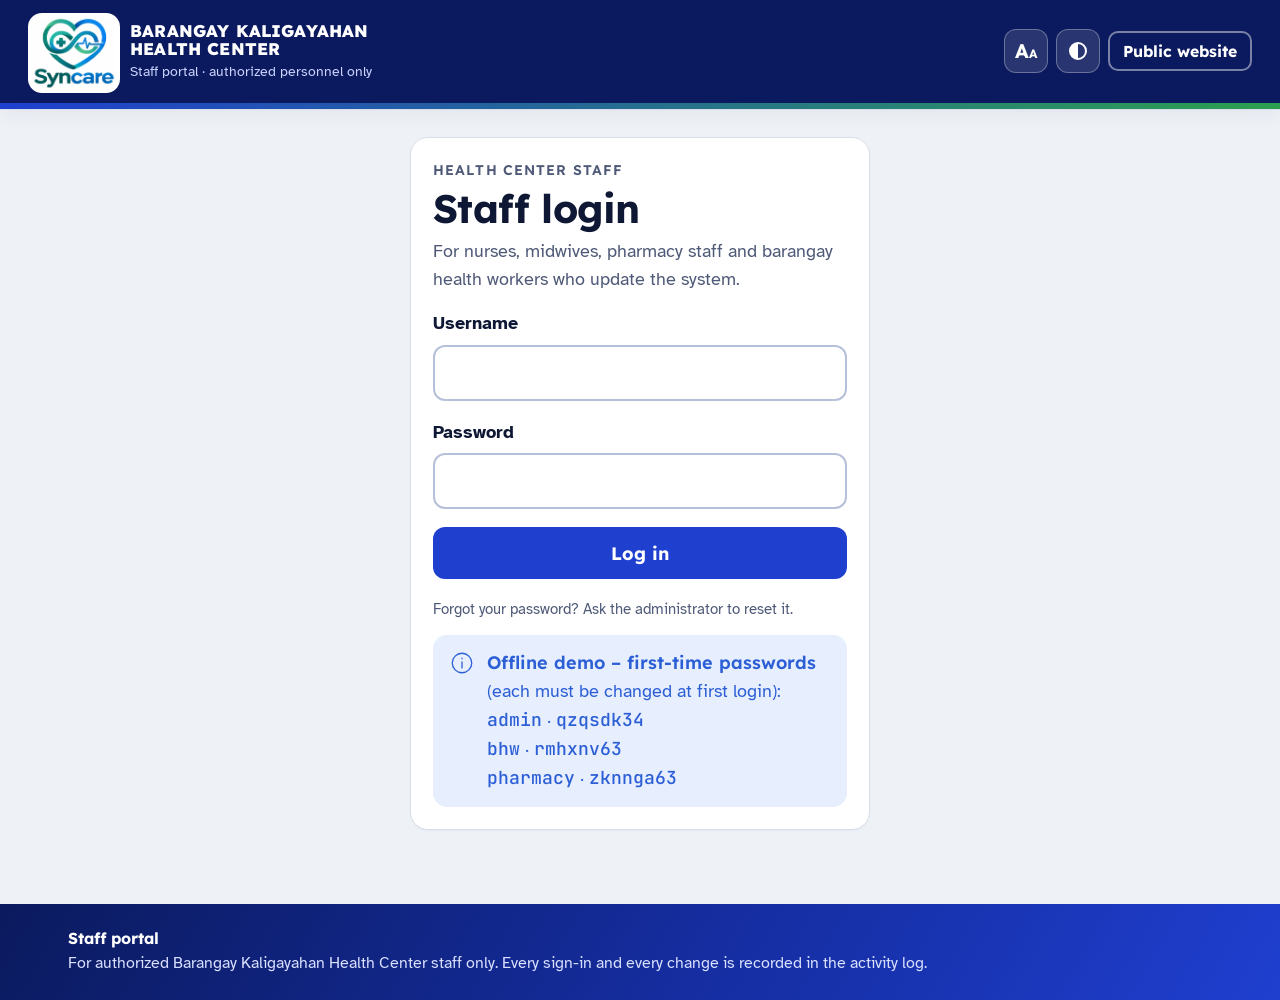
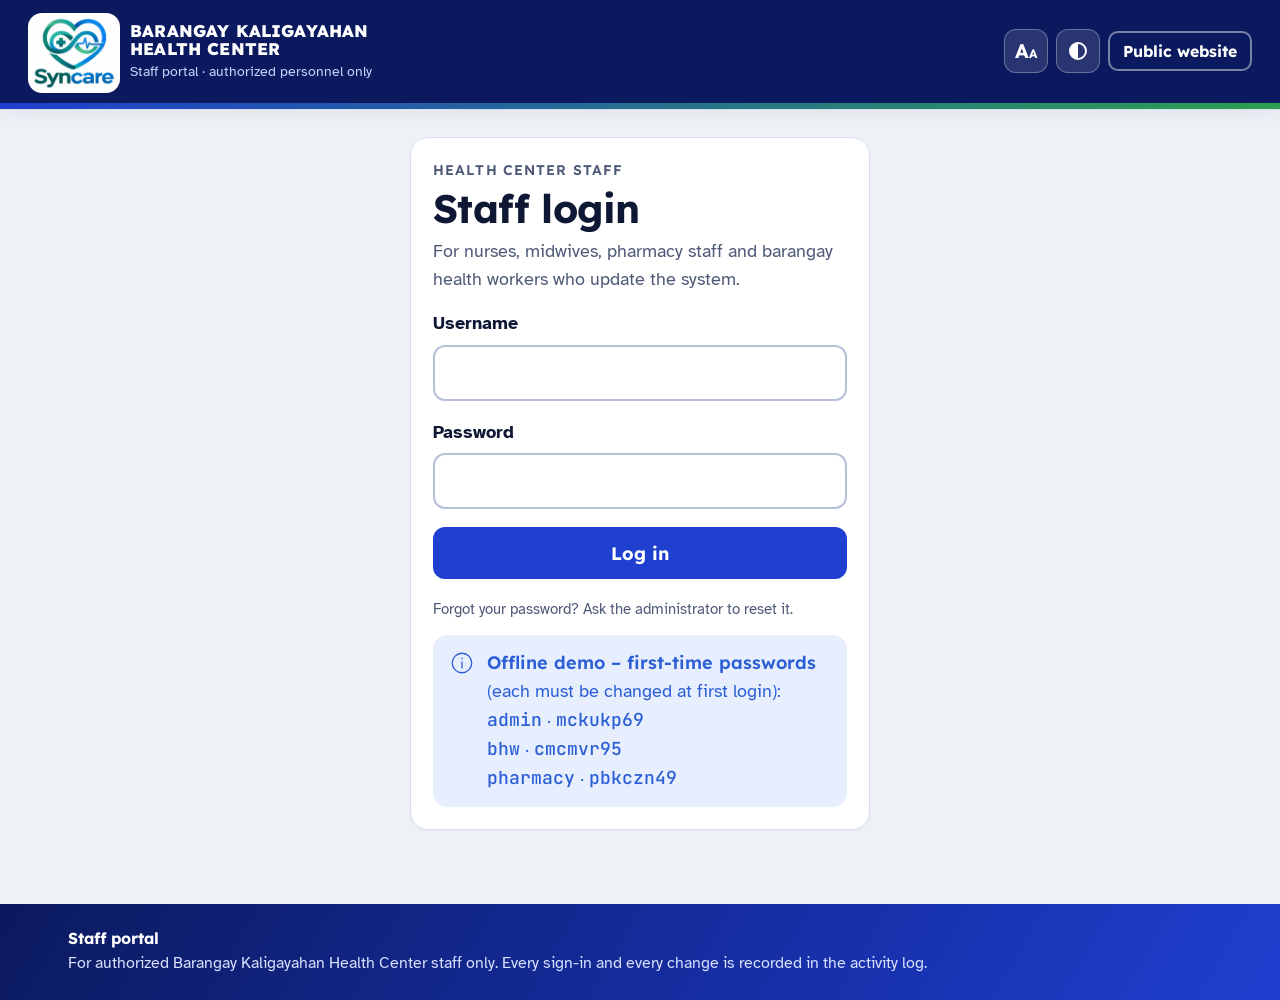
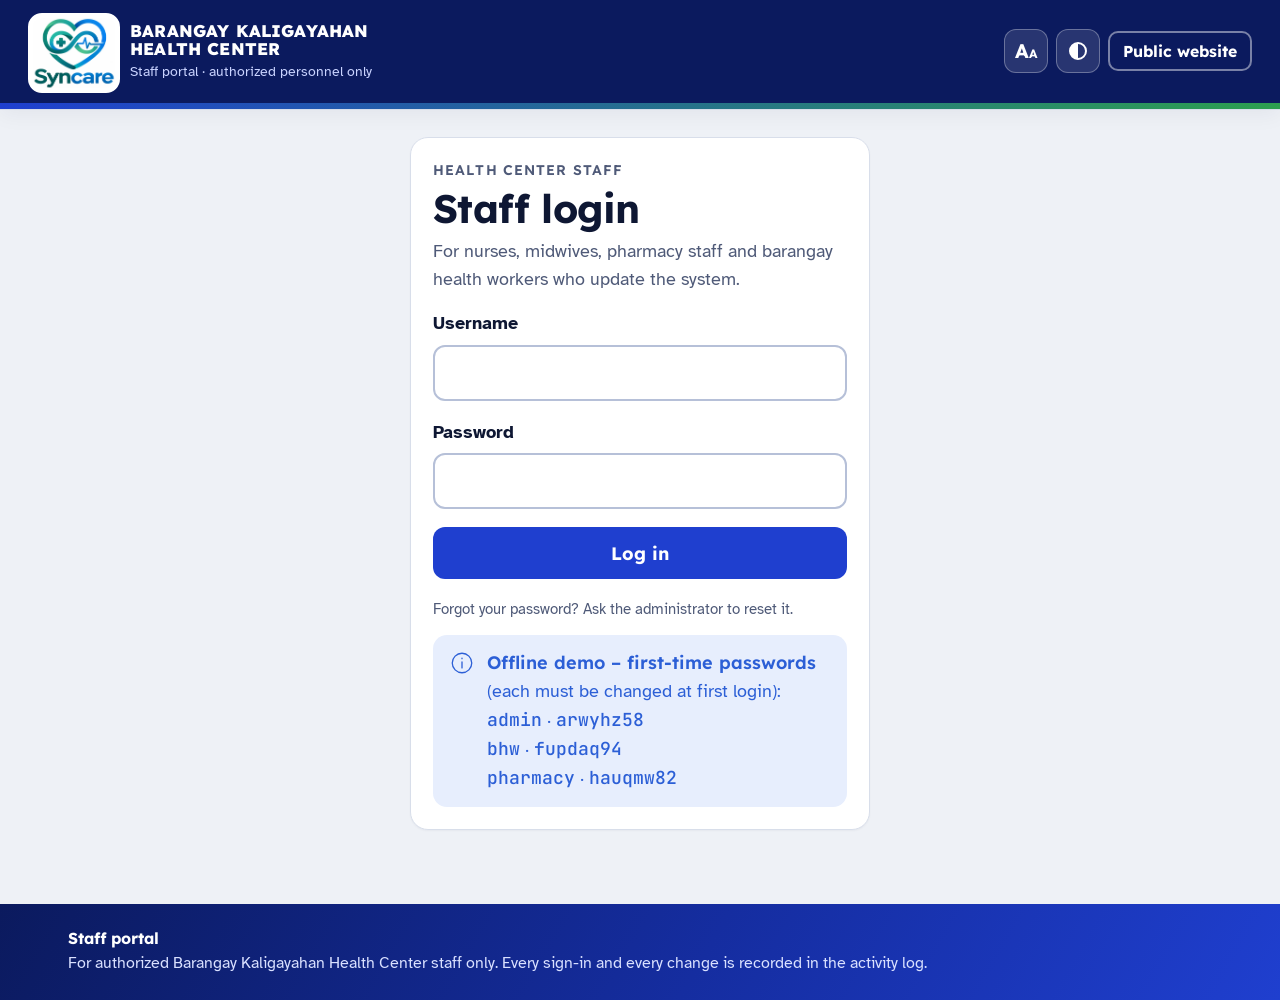
